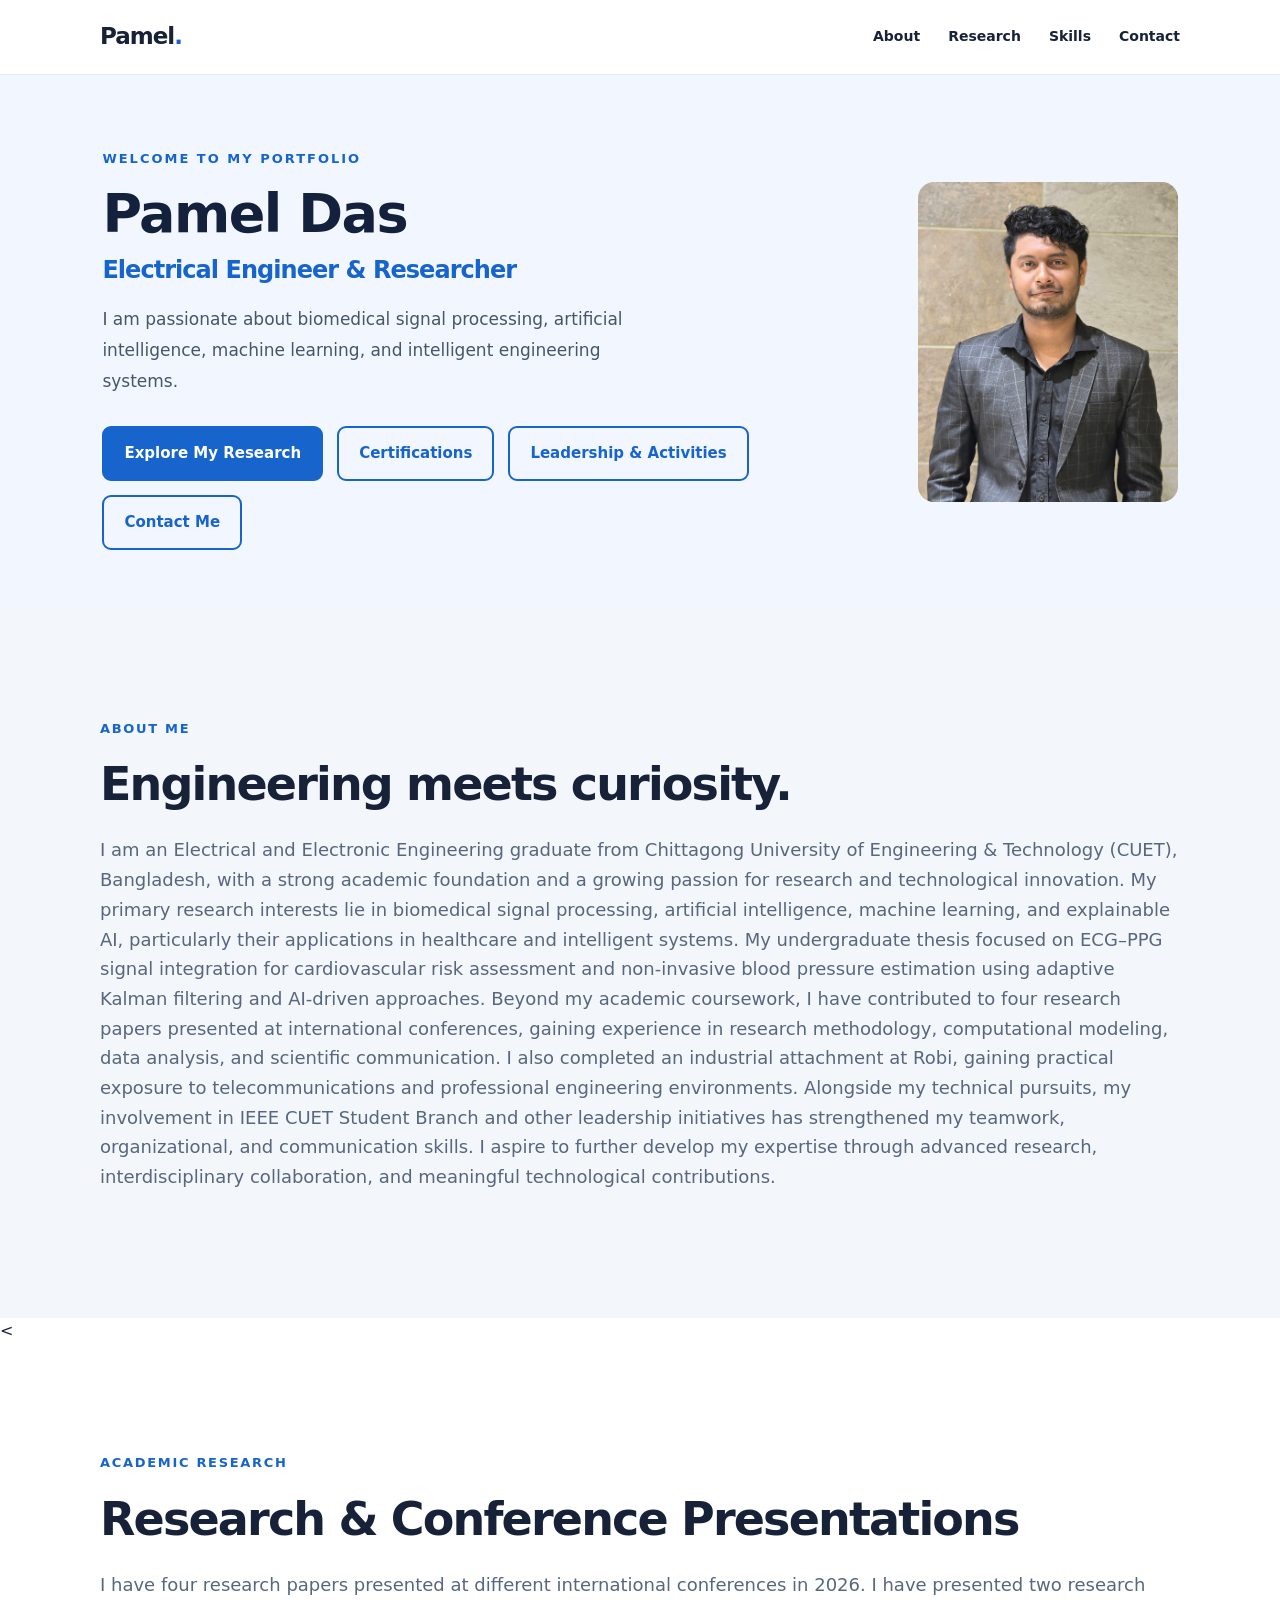
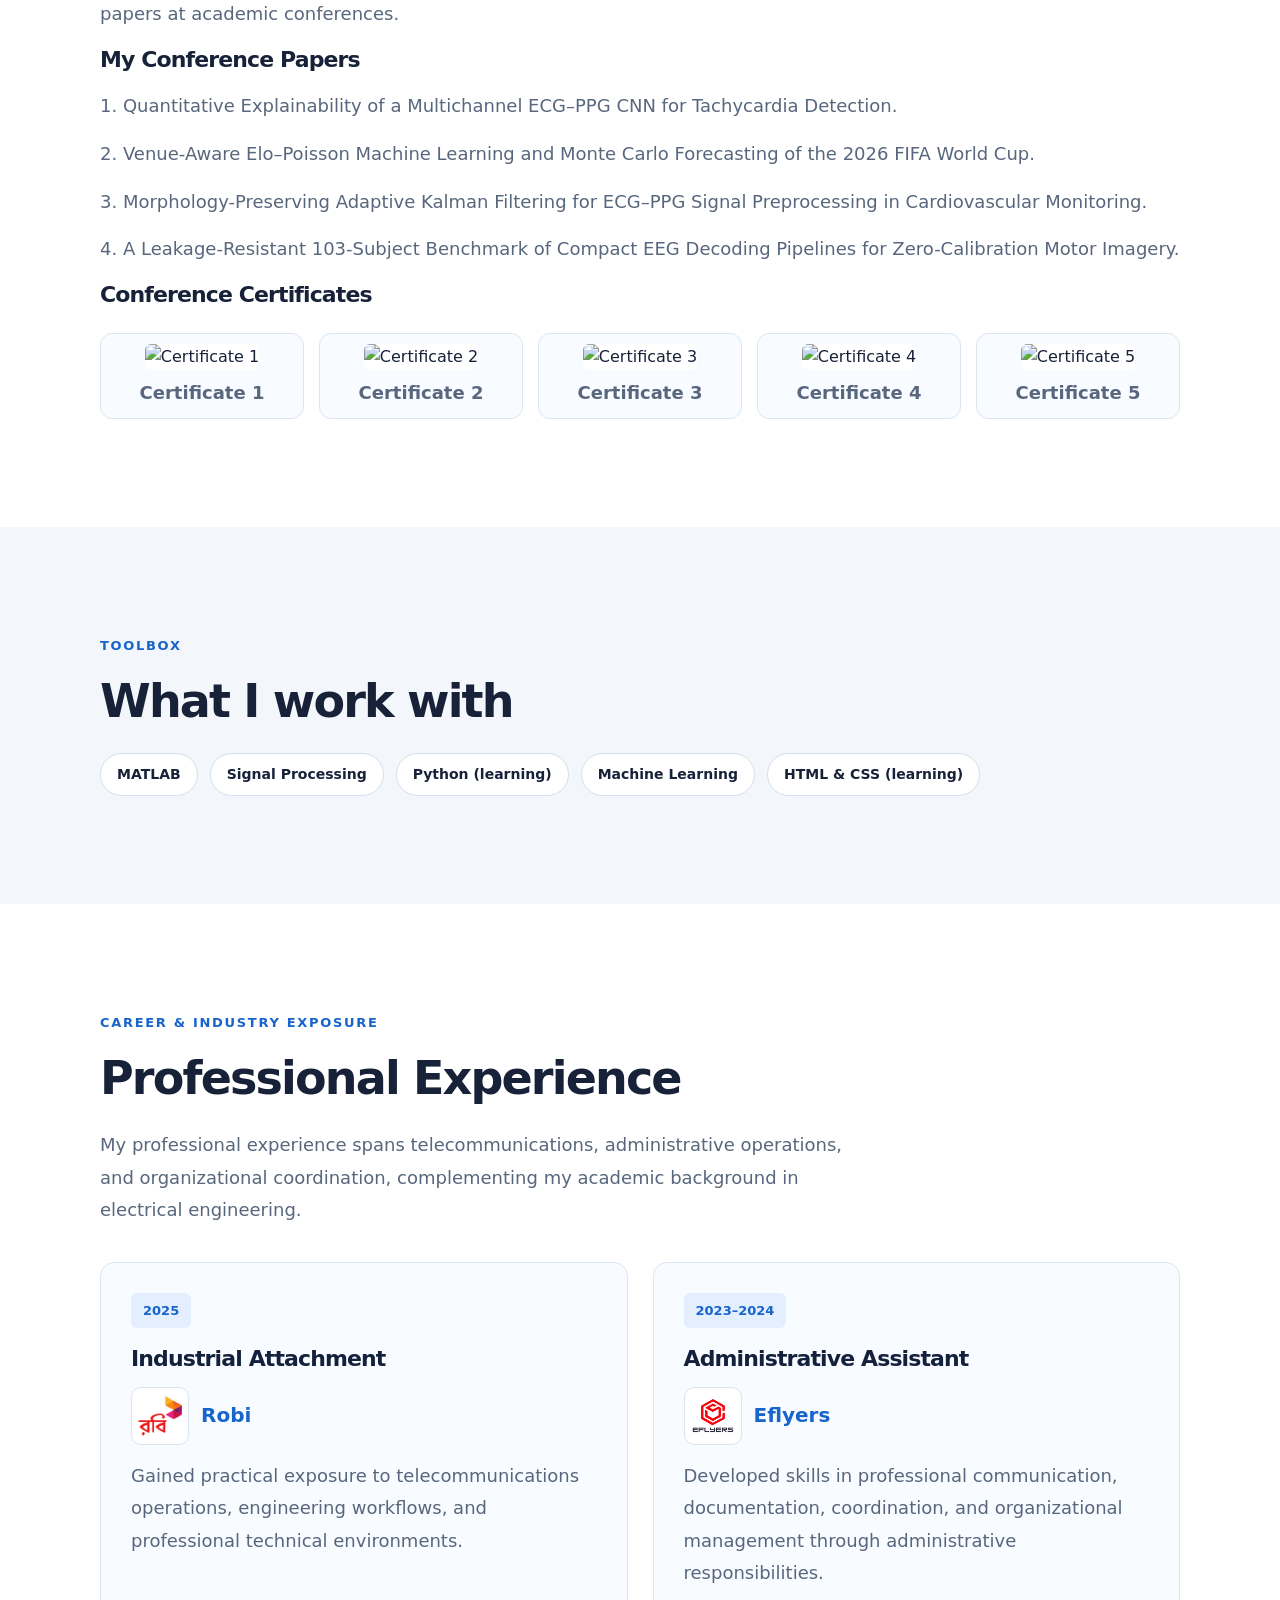
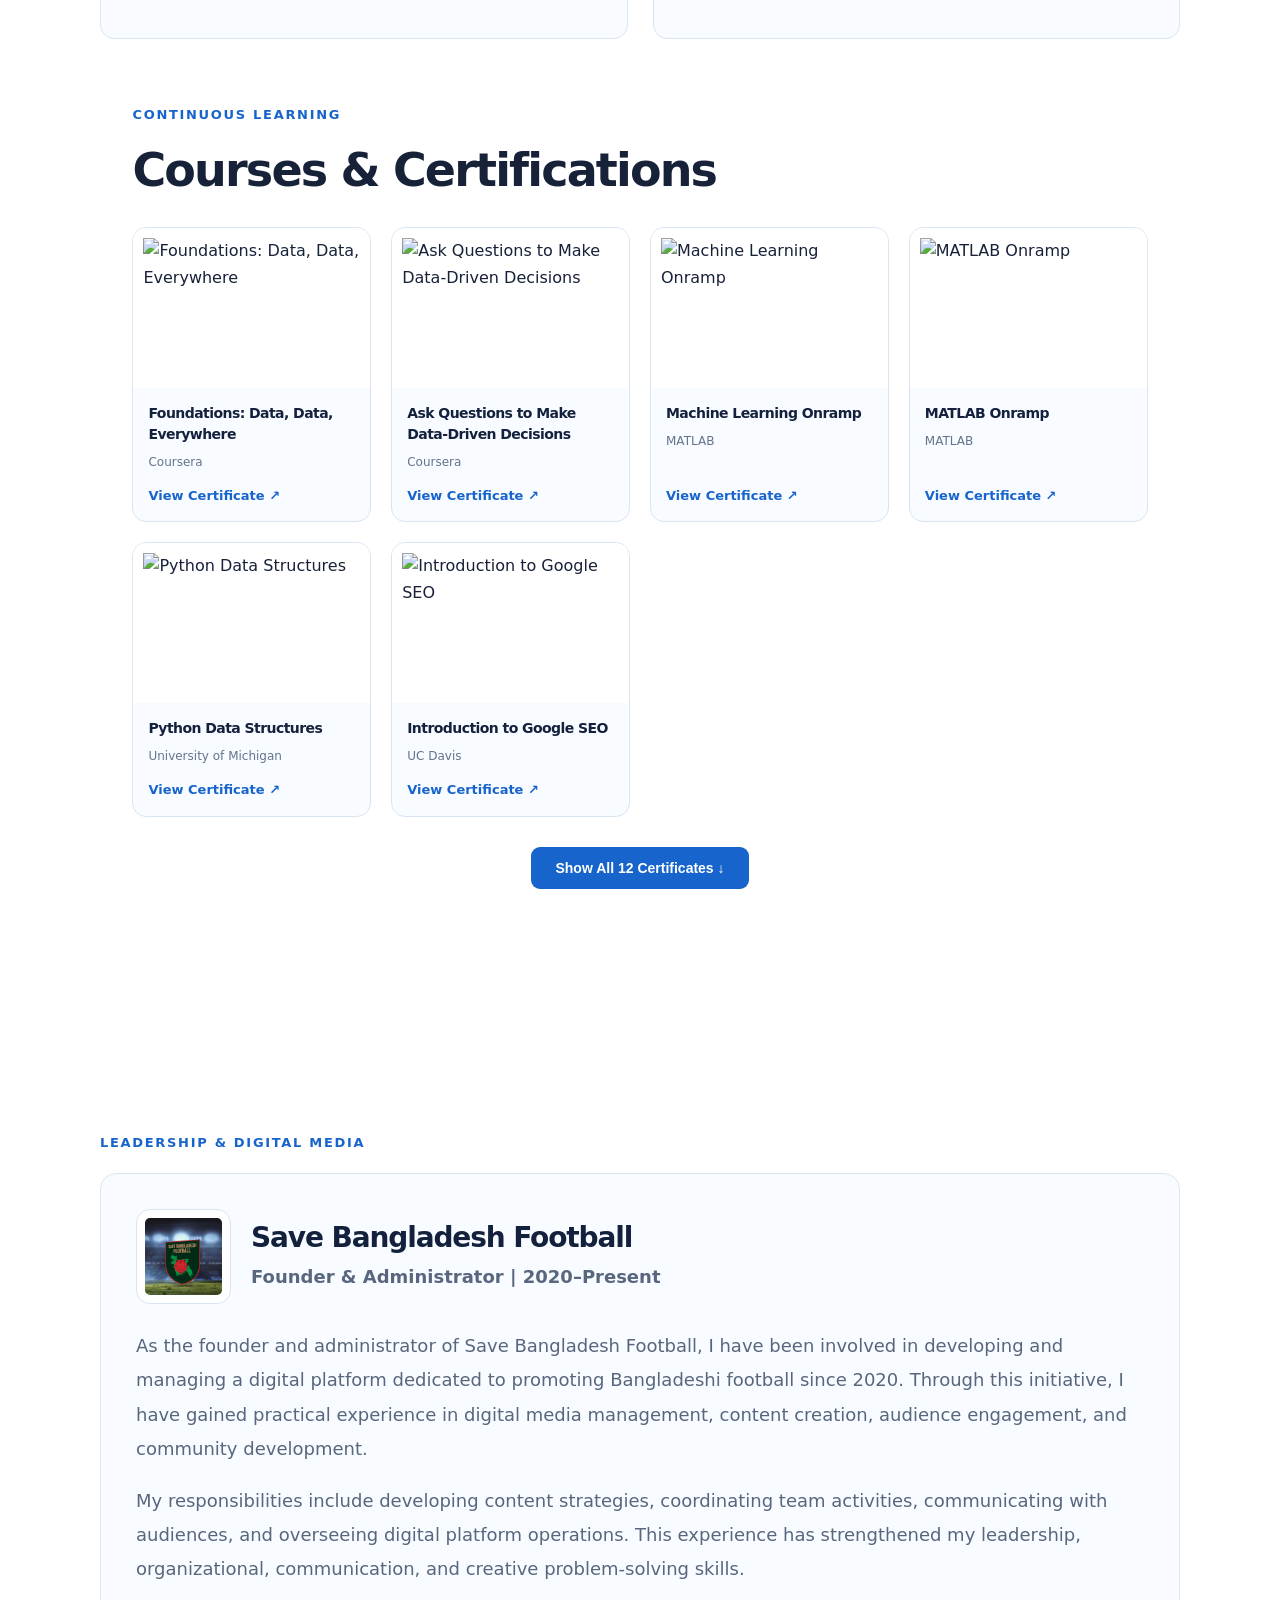
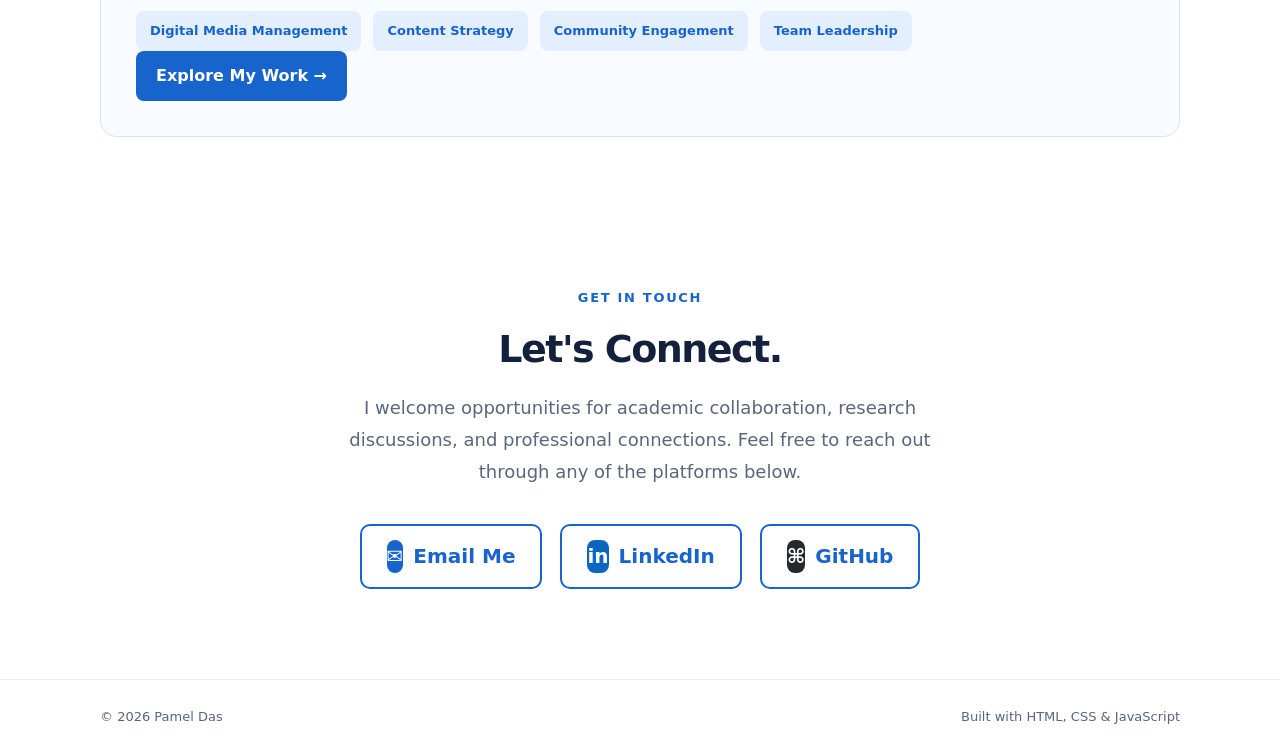
==== index.html @ 1cb0d668 "minor correction on alphabet size" ====
<!DOCTYPE html>
<html lang="en">

<head>
  <meta charset="UTF-8" />
  <meta name="viewport" content="width=device-width, initial-scale=1.0" />
  <meta name="description" content="Pamel Das — electrical engineering, research and projects portfolio." />
  <title>Pamel Das | Portfolio</title>
  <link rel="stylesheet" href="style.css" />
  <script src="script.js" defer></script>
</head>

<body>
  <header class="site-header">
    <nav class="nav container" aria-label="Main navigation">
      <a class="brand" href="#home">Pamel<span>.</span></a>
      <button class="menu-toggle" type="button" aria-expanded="false" aria-controls="nav-links">Menu ☰</button>
      <div id="nav-links" class="nav-links">
        <a href="#about">About</a>
        <a href="#research">Research</a>
        <a href="#skills">Skills</a>
        <a href="#contact">Contact</a>
      </div>
    </nav>
  </header>
  <main>

    <section class="hero" id="home">
      <div class="hero-content">
        <p class="hero-label">WELCOME TO MY PORTFOLIO</p>

        <h1>Pamel Das</h1>

        <h2>Electrical Engineer & Researcher</h2>

        <p class="hero-description">
          I am passionate about biomedical signal processing, artificial intelligence, machine learning, and intelligent engineering systems. 
        </p>

        
<!-- Hero Action Buttons -->

<div class="hero-actions">

    <a href="#research" class="btn btn-primary">
        Explore My Research
    </a>

    <a href="#courses" class="btn btn-outline">
        Certifications
    </a>

    <a href="football.html" class="btn btn-outline">
        Leadership & Activities
    </a>

    <a href="#contact" class="btn btn-outline">
        Contact Me
    </a>

</div>

      </div>

      <div class="hero-image">
        <img src="Images/profile.jpg" alt="Portrait of Pamel Das">
      </div>
    </section>

    <section id="about" class="section tinted">
      <div class="container">
        <p class="eyebrow">About me</p>
        <h2>Engineering meets curiosity.</h2>
        <p>I am an Electrical and Electronic Engineering graduate from Chittagong University of Engineering & Technology (CUET), Bangladesh, with a strong academic foundation and a growing passion for research and technological innovation. My primary research interests lie in biomedical signal processing, artificial intelligence, machine learning, and explainable AI, particularly their applications in healthcare and intelligent systems. My undergraduate thesis focused on ECG–PPG signal integration for cardiovascular risk assessment and non-invasive blood pressure estimation using adaptive Kalman filtering and AI-driven approaches.

Beyond my academic coursework, I have contributed to four research papers presented at international conferences, gaining experience in research methodology, computational modeling, data analysis, and scientific communication. I also completed an industrial attachment at Robi, gaining practical exposure to telecommunications and professional engineering environments. Alongside my technical pursuits, my involvement in IEEE CUET Student Branch and other leadership initiatives has strengthened my teamwork, organizational, and communication skills. I aspire to further develop my expertise through advanced research, interdisciplinary collaboration, and meaningful technological contributions.</p>
      </div>
    </section>
    < <section id="research" class="section container">

      <p class="eyebrow">Academic Research</p>
      <h2>Research & Conference Presentations</h2>

      <p>
        I have four research papers presented at different international conferences in 2026. I have presented two research papers
        at academic conferences.
        
      </p>

      <h3>My Conference Papers</h3>

      <p>1. Quantitative Explainability of a Multichannel ECG–PPG CNN for Tachycardia Detection.</p>

      <p>2. Venue-Aware Elo–Poisson Machine Learning and Monte Carlo Forecasting of the 2026 FIFA World Cup.</p>

      <p>3. Morphology-Preserving Adaptive Kalman Filtering for ECG–PPG Signal Preprocessing in Cardiovascular Monitoring.</p>

       <p>4. A Leakage-Resistant 103-Subject Benchmark of Compact EEG Decoding Pipelines for Zero-Calibration Motor Imagery.</p>

      

<h3>Conference Certificates</h3>




<div class="certificate-gallery">

    <a href="/Certificates/Certificate-1.pdf" target="_blank">
        <img src="/Certificates/Certificate-1.png" alt="Certificate 1">
        <p>Certificate 1</p>
    </a>

    <a href="/Certificates/Certificate-2.pdf" target="_blank">
        <img src="/Certificates/Certificate-2.png" alt="Certificate 2">
        <p>Certificate 2</p>
    </a>

    <a href="/Certificates/Certificate-3.pdf" target="_blank">
        <img src="/Certificates/Certificate-3.png" alt="Certificate 3">
        <p>Certificate 3</p>
    </a>

    <a href="/Certificates/Certificate-4.pdf" target="_blank">
        <img src="/Certificates/Certificate-4.png" alt="Certificate 4">
        <p>Certificate 4</p>
    </a>

    <a href="/Certificates/Certificate-5.png" target="_blank">
        <img src="/Certificates/Certificate-5.png" alt="Certificate 5">
        <p>Certificate 5</p>
    </a>

</div>


<!-- Certificate Preview Popup -->
<div id="certificate-modal" class="certificate-modal">

    <button id="close-certificate"
            class="close-certificate"
            aria-label="Close certificate">
        &times;
    </button>

    <img id="certificate-preview"
         src=""
         alt="Enlarged certificate">

</div>



      

      </section>

      <section id="skills" class="section tinted">
        <div class="container">
          <p class="eyebrow">Toolbox</p>
          <h2>What I work with</h2>
          <div class="chips"><span>MATLAB</span><span>Signal Processing</span><span>Python
              (learning)</span><span>Machine Learning</span><span>HTML & CSS (learning)</span></div>
        </div>
      </section>
     
<!-- Professional Experience Section -->


<!-- Professional Experience Section -->

<section id="experience" class="section container">

    <p class="eyebrow">CAREER & INDUSTRY EXPOSURE</p>

    <h2>Professional Experience</h2>

    <p class="experience-intro">
        My professional experience spans telecommunications,
        administrative operations, and organizational
        coordination, complementing my academic background
        in electrical engineering.
    </p>

    <div class="experience-grid">

        <!-- Robi -->
        <article class="experience-card">

            <span class="experience-year">2025</span>

            <h3>Industrial Attachment</h3>

            <div class="company-heading">
                <img src="/Images/robi.png" alt="Robi logo">
                <h4>Robi</h4>
            </div>

            <p>
                Gained practical exposure to telecommunications
                operations, engineering workflows, and
                professional technical environments.
            </p>

        </article>

        <!-- Eflyers -->
        <article class="experience-card">

            <span class="experience-year">2023–2024</span>

            <h3>Administrative Assistant</h3>

            <div class="company-heading">
                <img src="/Images/eflyers.png" alt="Eflyers logo">
                <h4>Eflyers</h4>
            </div>

            <p>
                Developed skills in professional communication,
                documentation, coordination, and organizational
                management through administrative responsibilities.
            </p>

        </article>

    </div>


<!-- ==========================================
     COURSES & CERTIFICATIONS
     ========================================== -->

<section id="courses" class="section container">

    <p class="eyebrow">CONTINUOUS LEARNING</p>
    <h2>Courses & Certifications</h2>

    <div class="course-grid">

        <!-- Certificate 1 -->
        <article class="course-card">
            <a href="Certificates/Data analytics 1-1.pdf"
               class="course-view-certificate">
                <img src="Certificates/Data analytics 1-1.png"
                     alt="Foundations: Data, Data, Everywhere"
                     loading="lazy">
            </a>

            <div class="course-info">
                <h3>Foundations: Data, Data, Everywhere</h3>
                <p>Coursera</p>

                <a href="Certificates/Data analytics 1-1.pdf"
                   class="course-view-certificate">
                    View Certificate ↗
                </a>
            </div>
        </article>

        <!-- Certificate 2 -->
        <article class="course-card">
            <a href="Certificates/Data analytics 2-1.pdf"
               class="course-view-certificate">
                <img src="Certificates/Data analytics 2-1.png"
                     alt="Ask Questions to Make Data-Driven Decisions"
                     loading="lazy">
            </a>

            <div class="course-info">
                <h3>Ask Questions to Make Data-Driven Decisions</h3>
                <p>Coursera</p>

                <a href="Certificates/Data analytics 2-1.pdf"
                   class="course-view-certificate">
                    View Certificate ↗
                </a>
            </div>
        </article>

        <!-- Certificate 3 -->
        <article class="course-card">
            <a href="Certificates/Machine Learning-1.pdf"
               class="course-view-certificate">
                <img src="Certificates/Machine Learning-1.png"
                     alt="Machine Learning Onramp"
                     loading="lazy">
            </a>

            <div class="course-info">
                <h3>Machine Learning Onramp</h3>
                <p>MATLAB</p>

                <a href="Certificates/Machine Learning-1.pdf"
                   class="course-view-certificate">
                    View Certificate ↗
                </a>
            </div>
        </article>

        <!-- Certificate 4 -->
        <article class="course-card">
            <a href="Certificates/MATLAB-1.pdf"
               class="course-view-certificate">
                <img src="Certificates/MATLAB-1.png"
                     alt="MATLAB Onramp"
                     loading="lazy">
            </a>

            <div class="course-info">
                <h3>MATLAB Onramp</h3>
                <p>MATLAB</p>

                <a href="Certificates/MATLAB-1.pdf"
                   class="course-view-certificate">
                    View Certificate ↗
                </a>
            </div>
        </article>

        <!-- Certificate 5 -->
        <article class="course-card">
            <a href="Certificates/Python Data Structures-1.pdf"
               class="course-view-certificate">
                <img src="Certificates/Python Data Structures-1.png"
                     alt="Python Data Structures"
                     loading="lazy">
            </a>

            <div class="course-info">
                <h3>Python Data Structures</h3>
                <p>University of Michigan</p>

                <a href="Certificates/Python Data Structures-1.pdf"
                   class="course-view-certificate">
                    View Certificate ↗
                </a>
            </div>
        </article>

        <!-- Certificate 6 -->
        <article class="course-card">
            <a href="Certificates/Introduction to Google SEO.pdf"
               class="course-view-certificate">
                <img src="Certificates/Introduction to Google SEO.png"
                     alt="Introduction to Google SEO"
                     loading="lazy">
            </a>

            <div class="course-info">
                <h3>Introduction to Google SEO</h3>
                <p>UC Davis</p>

                <a href="Certificates/Introduction to Google SEO.pdf"
                   class="course-view-certificate">
                    View Certificate ↗
                </a>
            </div>
        </article>

        <!-- Certificate 7 -->
        <article class="course-card course-extra">
            <a href="Certificates/Excel basics for Data Analysis-1.pdf"
               class="course-view-certificate">
                <img src="Certificates/Excel basics for Data Analysis-1.png"
                     alt="Excel Basics for Data Analysis"
                     loading="lazy">
            </a>

            <div class="course-info">
                <h3>Excel Basics for Data Analysis</h3>
                <p>IBM</p>

                <a href="Certificates/Excel basics for Data Analysis-1.pdf"
                   class="course-view-certificate">
                    View Certificate ↗
                </a>
            </div>
        </article>

        <!-- Certificate 8 -->
        <article class="course-card course-extra">
            <a href="Certificates/Coursera T5MGYMMSXDI7-1.pdf"
               class="course-view-certificate">
                <img src="Certificates/Programming for Everybody-1.png"
                     alt="Programming for Everybody"
                     loading="lazy">
            </a>

            <div class="course-info">
                <h3>Programming for Everybody (Getting Started with Python)</h3>
                <p>University of Michigan</p>

                <a href="Certificates/Coursera T5MGYMMSXDI7-1.pdf"
                   class="course-view-certificate">
                    View Certificate ↗
                </a>
            </div>
        </article>

        <!-- Certificate 9 -->
        <article class="course-card course-extra">
            <a href="Certificates/Advanced Content and Social Tactics to Optimize SEO-1.pdf"
               class="course-view-certificate">
                <img src="Certificates/Advanced Content and Social Tactics to Optimize SEO-1.png"
                     alt="Advanced Content and Social Tactics to Optimize SEO"
                     loading="lazy">
            </a>

            <div class="course-info">
                <h3>Advanced Content and Social Tactics to Optimize SEO</h3>
                <p>UC Davis</p>

                <a href="Certificates/Advanced Content and Social Tactics to Optimize SEO-1.pdf"
                   class="course-view-certificate">
                    View Certificate ↗
                </a>
            </div>
        </article>

        <!-- Certificate 10 -->
        <article class="course-card course-extra">
            <a href="Certificates/Digital Marketing-1.pdf"
               class="course-view-certificate">
                <img src="Certificates/Digital Marketing-1.png"
                     alt="Foundations of Digital Marketing and E-commerce"
                     loading="lazy">
            </a>

            <div class="course-info">
                <h3>Foundations of Digital Marketing and E-commerce</h3>
                <p>Google</p>

                <a href="Certificates/Digital Marketing-1.pdf"
                   class="course-view-certificate">
                    View Certificate ↗
                </a>
            </div>
        </article>

        <!-- Certificate 11 -->
        <article class="course-card course-extra">
            <a href="Certificates/google seo fundamentals-1.pdf"
               class="course-view-certificate">
                <img src="Certificates/Google SEO Fundamentals-1.png"
                     alt="Google SEO Fundamentals"
                     loading="lazy">
            </a>

            <div class="course-info">
                <h3>Google SEO Fundamentals</h3>
                <p>UC Davis</p>

                <a href="Certificates/google seo fundamentals-1.pdf"
                   class="course-view-certificate">
                    View Certificate ↗
                </a>
            </div>
        </article>

        <!-- Certificate 12 -->
        <article class="course-card course-extra">
            <a href="Certificates/AI Fluency final(1).png"
               class="course-view-certificate">
                <img src="Certificates/AI Fluency final(1).png"
                     alt="AI Fluency Training"
                     loading="lazy">
            </a>

            <div class="course-info">
                <h3>AI Fluency Training</h3>
                <p>International Organisation of Employers (IOE)</p>

                <a href="Certificates/AI Fluency final(1).png"
                   class="course-view-certificate">
                    View Certificate ↗
                </a>
            </div>
        </article>

    </div>

    <!-- Show All / Show Less Button -->
    <div class="course-show-more">
        <button type="button"
                id="toggleCourses"
                class="course-toggle-btn"
                aria-expanded="false">
            Show All 12 Certificates ↓
        </button>
    </div>

</section>


</section>

<!-- Save Bangladesh Football Section -->

<section id="football" class="section container">

    <p class="eyebrow">LEADERSHIP & DIGITAL MEDIA</p>

    <div class="football-card">

        <div class="football-heading">

            <img
                src="/Images/save-bangladesh-football.png"
                alt="Save Bangladesh Football Logo"
                class="football-logo"
            >

            <div>
                <h2>Save Bangladesh Football</h2>
                <p class="football-role">
                    Founder & Administrator | 2020–Present
                </p>
            </div>

        </div>

        <p class="football-description">
            As the founder and administrator of Save Bangladesh
            Football, I have been involved in developing and
            managing a digital platform dedicated to promoting
            Bangladeshi football since 2020. Through this
            initiative, I have gained practical experience in
            digital media management, content creation,
            audience engagement, and community development.
        </p>

        <p class="football-description">
            My responsibilities include developing content
            strategies, coordinating team activities,
            communicating with audiences, and overseeing
            digital platform operations. This experience has
            strengthened my leadership, organizational,
            communication, and creative problem-solving skills.
        </p>

        <div class="football-highlights">

            <span>Digital Media Management</span>
            <span>Content Strategy</span>
            <span>Community Engagement</span>
            <span>Team Leadership</span>

        </div>

<!-- Link to Save Bangladesh Football Page -->

<div class="football-page-link">
    <a href="football.html" class="primary-btn">
        Explore My Work →
    </a>
</div>

    </div>

</section>


<section id="contact" class="section container narrow">

    <p class="eyebrow">GET IN TOUCH</p>

    <h2>Let's Connect.</h2>

    <p class="contact-description">
        I welcome opportunities for academic collaboration,
        research discussions, and professional connections.
        Feel free to reach out through any of the platforms below.
    </p>

    
<div class="contact-links">

    <a href="mailto:pameldas212@gmail.com"
       class="contact-btn">
        <span class="contact-icon email-icon">✉</span>
        <span>Email Me</span>
    </a>

    <a href="https://www.linkedin.com/in/pamel-das-67761a363"
       class="contact-btn"
       target="_blank" rel="noopener noreferrer">
        <span class="contact-icon linkedin-icon">in</span>
        <span>LinkedIn</span>
    </a>

    <a href="https://github.com/pameldas"
       class="contact-btn"
       target="_blank" rel="noopener noreferrer">
        <span class="contact-icon github-icon">⌘</span>
        <span>GitHub</span>
    </a>

</div>


</section>

  </main>
  <footer class="footer">
    <div class="container"><span>© <span id="year"></span> Pamel Das</span><span>Built with HTML, CSS &
        JavaScript</span></div>
  </footer>


<!-- COURSE CERTIFICATE POPUP -->

<div id="course-certificate-modal"
     class="course-certificate-modal"
     role="dialog"
     aria-modal="true"
     aria-label="Course Certificate"
     aria-hidden="true">

    <button id="close-course-certificate"
            class="close-course-certificate"
            type="button"
            aria-label="Close certificate">
        &times;
    </button>

    <div class="course-modal-content">

        <iframe id="course-pdf-viewer"
                title="Course Certificate PDF">
        </iframe>

        <img id="course-image-viewer"
             alt="Course Certificate">

    </div>

</div>


</body>

</html>
---- style.css ----
:root { --ink:#172138; --muted:#58677d; --accent:#1764cc; --paper:#fff; --soft:#f3f6fa; }
* { box-sizing:border-box; }
html { scroll-behavior:smooth; }
body { margin:0; font-family:Inter,ui-sans-serif,system-ui,-apple-system,Segoe UI,Arial,sans-serif; line-height:1.65; color:var(--ink); background:var(--paper); }
a { text-decoration:none; color:inherit; }
.container { width:min(1080px, calc(100% - 40px)); margin-inline:auto; }
.narrow { max-width:780px; }
.site-header { background:rgba(255,255,255,.94); position:sticky; top:0; border-bottom:1px solid #e7ecf3; z-index:10; backdrop-filter:blur(12px); }
.nav,.nav-links,.actions,.footer .container { display:flex; align-items:center; justify-content:space-between; gap:24px; }
.nav { min-height:74px; }
.brand { font-size:23px; font-weight:850; letter-spacing:-1px; }.brand span,.hero h1 span { color:var(--accent); }
.nav-links { gap:28px; font-size:14px; font-weight:650; }.nav-links a:hover { color:var(--accent); }
.menu-toggle { display:none; border:1px solid #d8e1ec; border-radius:8px; background:white; padding:8px 12px; font:inherit; cursor:pointer; }
.hero { min-height:570px; display:flex; flex-direction:column; justify-content:center; align-items:flex-start; padding-block:100px; }
.eyebrow { font-size:13px; text-transform:uppercase; letter-spacing:.13em; font-weight:750; color:var(--accent); margin:0 0 18px; }
h1,h2,h3 { line-height:1.18; letter-spacing:-.04em; }h1 { font-size:clamp(47px,7vw,88px); margin:0 0 24px; }h2 { font-size:clamp(30px,4vw,46px); margin:0 0 24px; }h3 { font-size:22px; margin:15px 0 12px; }
.hero-copy { font-size:clamp(17px,2vw,21px); color:var(--muted); max-width:680px; margin:0 0 35px; }
.actions { justify-content:flex-start; flex-wrap:wrap; gap:13px; }.btn { display:inline-block; padding:12px 19px; border-radius:9px; font-weight:700; font-size:14px; }.primary { background:var(--accent); color:white; }.primary:hover { background:#0d4eaa; }.secondary { border:1px solid #c9d6e6; }.secondary:hover { background:var(--soft); }
.section { padding-block:108px; scroll-margin-top:72px; }.section p:not(.eyebrow) { color:var(--muted); font-size:18px; }.tinted { background:var(--soft); }
.cards { display:grid; grid-template-columns:repeat(3,1fr); gap:18px; margin-top:35px; }.card { border:1px solid #e3e9f0; border-radius:14px; padding:29px; background:white; }.card span { color:var(--accent); font-size:12px; text-transform:uppercase; letter-spacing:.1em; font-weight:700; }.card p { font-size:15px!important; margin:0; }
.chips { display:flex; flex-wrap:wrap; gap:12px; }.chips span { border:1px solid #d4dfec; padding:9px 16px; border-radius:999px; background:white; font-size:14px; font-weight:600; }
.footer { border-top:1px solid #e7ecf3; padding:26px 0; font-size:13px; color:var(--muted); }.footer .container { flex-wrap:wrap; }
@media (max-width:700px) { .menu-toggle { display:block; }.nav { flex-wrap:wrap; padding-block:15px; min-height:68px; }.nav-links { display:none; flex-basis:100%; flex-direction:column; align-items:flex-start; gap:12px; padding:10px 0; }.nav-links.open { display:flex; }.hero { min-height:480px; padding-block:75px; }.section { padding-block:75px; }.cards { grid-template-columns:1fr; } }
h1 {
    font-size: 64px;
    font-weight: 800;
    color: #1764cc;
    letter-spacing: -1.5px;
}

@media (max-width: 768px) {
    h1 {
        font-size: 36px;
        letter-spacing: -0.5px;
    }
}

/* Homepage Hero Section */

.hero {
    display: flex;
    align-items: center;
    justify-content: space-between;
    gap: 50px;
    padding: 100px 8%;
    background: #f2f7ff;
}

.hero-content {
    flex: 1;
}

.hero-label {
    color: #1764cc;
    font-weight: 700;
    letter-spacing: 2px;
    font-size: 13px;
}

.hero h1 {
    font-size: 64px;
    color: #14213d;
    margin: 15px 0;
}

.hero h2 {
    font-size: 24px;
    color: #1764cc;
    margin-bottom: 20px;
}

.hero-description {
    font-size: 17px;
    line-height: 1.8;
    color: #475569;
    max-width: 550px;
}

.hero-buttons {
    display: flex;
    gap: 15px;
    margin-top: 30px;
}

.primary-btn,
.secondary-btn {
    display: inline-block;
    padding: 12px 20px;
    border-radius: 8px;
    text-decoration: none;
    font-weight: 600;
}

.primary-btn {
    background: #1764cc;
    color: white;
}

.secondary-btn {
    border: 2px solid #1764cc;
    color: #1764cc;
}

.hero-image {
    flex: 1;
    display: flex;
    justify-content: center;
}

.hero-image img {
    width: 100%;
    max-width: 350px;
    aspect-ratio: 4 / 5;
    object-fit: cover;
    border-radius: 20px;
}

/* Mobile Layout */

@media (max-width: 768px) {
    .hero {
        flex-direction: column-reverse;
        padding: 50px 6%;
        gap: 30px;
    }

    .hero h1 {
        font-size: 36px;
    }

    .hero h2 {
        font-size: 20px;
    }

    .hero-buttons {
        flex-wrap: wrap;
    }

    .hero-image img {
        max-width: 260px;
    }
}

/* Compact Hero Layout */

.hero {
    display: flex;
    flex-direction: row;
    align-items: center;
    justify-content: space-between;
    gap: 50px;
    padding: 60px 8%;
    min-height: 420px;
}

.hero-content {
    flex: 1;
    min-width: 0;
}

.hero h1 {
    font-size: 54px;
    margin: 10px 0;
}

.hero-image {
    flex: 0 0 260px;
    display: flex;
    justify-content: center;
}

.hero-image img {
    width: 260px;
    height: 320px;
    object-fit: cover;
    border-radius: 16px;
}

/* Mobile View */

@media (max-width: 768px) {
    .hero {
        flex-direction: column-reverse;
        gap: 25px;
        padding: 40px 6%;
    }

    .hero-image {
        flex: none;
        width: 100%;
    }

    .hero-image img {
        width: 200px;
        height: 250px;
    }

    .hero h1 {
        font-size: 36px;
    }
}

/* Certificate Gallery */

.certificate-gallery {
    display: grid;
    grid-template-columns: repeat(5, minmax(0, 1fr));
    gap: 15px;
    margin-top: 25px;
}

.certificate-gallery a {
    display: block;
    background: #f8fbff;
    border: 1px solid #dbe5f0;
    border-radius: 12px;
    padding: 10px;
    text-decoration: none;
    text-align: center;
    transition: 0.3s;
    min-width: 0;
}

.certificate-gallery img {
    width: 100%;
    height: 130px;
    object-fit: contain;
    border-radius: 6px;
    background: white;
}

.certificate-gallery p {
    margin: 8px 0 0;
    font-size: 13px;
    font-weight: 600;
    color: #1764cc;
}

.certificate-gallery a:hover {
    transform: translateY(-5px);
    box-shadow: 0 8px 20px rgba(23, 100, 204, 0.15);
}

/* Mobile: horizontal scroll */

@media (max-width: 768px) {
    .certificate-gallery {
        display: flex;
        overflow-x: auto;
        gap: 12px;
        padding-bottom: 12px;
    }

    .certificate-gallery a {
        flex: 0 0 170px;
    }
}

/* Certificate Popup */

.certificate-modal {
    display: none;
    position: fixed;
    inset: 0;
    background: rgba(0, 0, 0, 0.85);
    z-index: 9999;
    align-items: center;
    justify-content: center;
    padding: 30px;
}

.certificate-modal.active {
    display: flex;
}

.certificate-modal img {
    max-width: 90vw;
    max-height: 85vh;
    object-fit: contain;
    border-radius: 8px;
    background: white;
}

.close-certificate {
    position: absolute;
    top: 25px;
    right: 35px;
    font-size: 40px;
    color: white;
    background: none;
    border: none;
    cursor: pointer;
}

/* Contact Section */

#contact {
    text-align: center;
    padding-top: 80px;
    padding-bottom: 90px;
}

#contact h2 {
    font-size: 38px;
    color: #14213d;
    margin-bottom: 20px;
}

.contact-description {
    color: #64748b;
    font-size: 16px;
    line-height: 1.8;
    max-width: 650px;
    margin: 0 auto 35px;
}

.contact-links {
    display: flex;
    align-items: center;
    justify-content: center;
    gap: 18px;
    flex-wrap: wrap;
}

.contact-btn {
    display: inline-flex;
    align-items: center;
    justify-content: center;
    gap: 10px;

    padding: 14px 25px;
    min-width: 150px;

    border: 2px solid #1764cc;
    border-radius: 10px;

    background: #ffffff;
    color: #1764cc;

    font-size: 16px;
    font-weight: 600;
    text-decoration: none;

    transition: all 0.3s ease;
}

.contact-btn span {
    font-size: 20px;
    font-weight: 700;
}

.contact-btn:hover {
    background: #1764cc;
    color: #ffffff;
    transform: translateY(-4px);
    box-shadow: 0 8px 20px rgba(23, 100, 204, 0.18);
}

/* Mobile Responsive */

@media (max-width: 600px) {
    #contact {
        padding-top: 50px;
        padding-bottom: 60px;
    }

    #contact h2 {
        font-size: 30px;
    }

    .contact-links {
        flex-direction: column;
        gap: 12px;
    }

    .contact-btn {
        width: 100%;
        max-width: 300px;
    }
}
git add .

/* Contact icons inside colored boxes */

.contact-btn .contact-icon {
    width: 38px;
    height: 38px;
    flex-shrink: 0;

    display: inline-flex;
    align-items: center;
    justify-content: center;

    border-radius: 8px;
    color: white;
    font-size: 20px;
    font-weight: 700;
}

.contact-btn .email-icon {
    background: #1764cc;
}

.contact-btn .linkedin-icon {
    background: #0a66c2;
}

.contact-btn .github-icon {
    background: #24292f;
}

.contact-btn:hover .contact-icon {
    color: white;
}

/* Make contact icons white */

.contact-btn .contact-icon,
.contact-btn:hover .contact-icon {
    color: #ffffff !important;
    -webkit-text-fill-color: #ffffff;
    font-size: 20px;
    font-weight: 700;
}

/* Keep the icon boxes rounded */

.contact-btn .contact-icon {
    border-radius: 8px;
}

/* Professional Experience Cards */

.experience-intro {
    color: #64748b;
    line-height: 1.8;
    max-width: 750px;
    margin: 15px 0 35px;
}

.experience-grid {
    display: grid;
    grid-template-columns: repeat(2, minmax(0, 1fr));
    gap: 25px;
}

.experience-card {
    background: #f8fbff;
    border: 1px solid #dbe5f0;
    border-radius: 14px;
    padding: 30px;
    transition: transform 0.3s, box-shadow 0.3s;
}

.experience-card:hover {
    transform: translateY(-5px);
    box-shadow: 0 10px 25px rgba(23, 100, 204, 0.12);
}

.experience-year {
    display: inline-block;
    background: #e3efff;
    color: #1764cc;
    padding: 7px 12px;
    border-radius: 6px;
    font-size: 13px;
    font-weight: 700;
}

.experience-card h3 {
    color: #14213d;
    margin: 18px 0 10px;
    font-size: 22px;
}

.company-heading {
    display: flex;
    align-items: center;
    gap: 12px;
    margin: 15px 0;
}

.company-heading img {
    width: 58px;
    height: 58px;
    object-fit: contain;
    padding: 6px;
    background: #ffffff;
    border: 1px solid #dbe5f0;
    border-radius: 10px;
}

.company-heading h4 {
    color: #1764cc;
    font-size: 20px;
    margin: 0;
}

.experience-card p {
    color: #64748b;
    line-height: 1.8;
    margin-top: 15px;
}

@media (max-width: 768px) {
    .experience-grid {
        grid-template-columns: 1fr;
    }

    .experience-card {
        padding: 22px;
    }
}

/* Save Bangladesh Football Section */

#football {
    padding-top: 70px;
    padding-bottom: 70px;
}

.football-card {
    background: #f8fbff;
    border: 1px solid #dbe5f0;
    border-radius: 16px;
    padding: 35px;
    margin-top: 20px;
    transition: 0.3s ease;
}

.football-card:hover {
    box-shadow: 0 12px 30px rgba(23, 100, 204, 0.10);
}

.football-heading {
    display: flex;
    align-items: center;
    gap: 20px;
    margin-bottom: 25px;
}

.football-logo {
    width: 95px;
    height: 95px;
    object-fit: contain;
    background: #ffffff;
    padding: 8px;
    border: 1px solid #dbe5f0;
    border-radius: 14px;
    flex-shrink: 0;
}

.football-heading h2 {
    font-size: 28px;
    color: #14213d;
    margin: 0 0 8px;
}

.football-role {
    color: #1764cc;
    font-size: 15px;
    font-weight: 600;
    margin: 0;
}

.football-description {
    color: #64748b;
    font-size: 16px;
    line-height: 1.9;
    margin-bottom: 18px;
}

.football-highlights {
    display: flex;
    flex-wrap: wrap;
    gap: 12px;
    margin-top: 25px;
}

.football-highlights span {
    background: #e3efff;
    color: #1764cc;
    padding: 9px 14px;
    border-radius: 8px;
    font-size: 13px;
    font-weight: 600;
}

/* Mobile Responsive */

@media (max-width: 768px) {

    .football-card {
        padding: 22px;
    }

    .football-heading {
        flex-direction: column;
        align-items: flex-start;
        gap: 15px;
    }

    .football-logo {
        width: 75px;
        height: 75px;
    }

    .football-heading h2 {
        font-size: 24px;
    }

    .football-description {
        font-size: 15px;
    }
}

/* Dedicated Football Page Heading */

.football-page-heading {
    display: flex;
    align-items: center;
    gap: 25px;
    margin: 40px 0 30px;
}

.football-page-logo {
    width: 120px;
    height: 120px;
    object-fit: contain;
    border-radius: 15px;
    border: 1px solid #dbe5f0;
    background: white;
    padding: 8px;
    flex-shrink: 0;
}

.football-page-heading h1 {
    font-size: 42px;
    color: #14213d;
    margin: 0 0 10px;
}

.football-page-heading p {
    color: #1764cc;
    font-size: 17px;
    font-weight: 600;
    margin: 0;
}

/* Mobile Responsive */

@media (max-width: 600px) {
    .football-page-heading {
        gap: 15px;
    }

    .football-page-logo {
        width: 75px;
        height: 75px;
    }

    .football-page-heading h1 {
        font-size: 26px;
    }

    .football-page-heading p {
        font-size: 14px;
    }
}

/* Football Social Media Section */

.football-social-section {
    margin-top: 65px;
    margin-bottom: 70px;
}

.football-social-section h2 {
    font-size: 30px;
    color: #14213d;
    margin: 12px 0;
}

.football-social-intro {
    color: #64748b;
    line-height: 1.8;
    margin-bottom: 30px;
}

.football-social-grid {
    display: grid;
    grid-template-columns: repeat(4, minmax(0, 1fr));
    gap: 18px;
}

.football-social-card {
    display: flex;
    align-items: center;
    gap: 12px;
    padding: 16px;
    background: #f8fbff;
    border: 1px solid #dbe5f0;
    border-radius: 12px;
    color: #14213d;
    text-decoration: none;
    font-size: 15px;
    font-weight: 600;
    transition: transform 0.3s, box-shadow 0.3s;
}

.football-social-card:hover {
    transform: translateY(-4px);
    box-shadow: 0 8px 24px rgba(23, 100, 204, 0.14);
}

.social-icon {
    width: 44px;
    height: 44px;
    display: flex;
    align-items: center;
    justify-content: center;
    border-radius: 10px;
    color: white;
    font-size: 23px;
    flex-shrink: 0;
}

/* Platform colors */

.social-icon.facebook {
    background: #1877f2;
}

.social-icon.instagram {
    background: #c13584;
}

.social-icon.youtube {
    background: #ff0033;
}

.social-icon.x-twitter,
.social-icon.threads,
.social-icon.tiktok {
    background: #161616;
}

.social-icon.linkedin {
    background: #0a66c2;
}

/* Tablet */

@media (max-width: 900px) {
    .football-social-grid {
        grid-template-columns: repeat(2, minmax(0, 1fr));
    }
}

/* Mobile */

@media (max-width: 500px) {
    .football-social-grid {
        grid-template-columns: 1fr;
    }

    .football-social-section h2 {
        font-size: 25px;
    }
}

/* Ensure social media icons are visible */

.football-social-card .social-icon i {
    display: inline-block;
    color: #ffffff !important;
    -webkit-text-fill-color: #ffffff !important;
    font-size: 23px;
    line-height: 1;
}

/* Football Collaboration & Recognition Sections */

.football-extra-section {
    margin: 75px 0;
}

.football-extra-section h2 {
    font-size: 30px;
    color: #14213d;
    margin: 12px 0;
}

.football-extra-intro {
    color: #64748b;
    line-height: 1.8;
    margin-bottom: 28px;
}

/* Player Cards */

.football-player-grid {
    display: grid;
    grid-template-columns: repeat(3, minmax(0, 1fr));
    gap: 22px;
}

.football-player-card {
    overflow: hidden;
    background: #f8fbff;
    border: 1px solid #dbe5f0;
    border-radius: 15px;
    transition: 0.3s ease;
}

.football-player-card:hover {
    transform: translateY(-5px);
    box-shadow: 0 12px 25px rgba(23,100,204,0.12);
}

.football-player-card img {
    display: block;
    width: 100%;
    height: 270px;
    object-fit: cover;
    background: #e3efff;
}

.football-player-info {
    padding: 20px;
}

.football-player-info h3 {
    font-size: 19px;
    color: #14213d;
    margin: 0 0 8px;
}

.football-player-info p {
    color: #64748b;
    font-size: 14px;
    margin-bottom: 14px;
}

.football-item-link {
    display: inline-block;
    color: #1764cc;
    font-size: 14px;
    font-weight: 600;
    text-decoration: none;
}

.football-item-link:hover {
    text-decoration: underline;
}

/* Recognition Cards */

.football-recognition-grid {
    display: grid;
    grid-template-columns: repeat(2, minmax(0, 1fr));
    gap: 18px;
}

.football-recognition-card {
    display: flex;
    align-items: flex-start;
    gap: 18px;
    background: #f8fbff;
    border: 1px solid #dbe5f0;
    border-radius: 14px;
    padding: 24px;
}

.recognition-icon {
    display: flex;
    align-items: center;
    justify-content: center;
    width: 48px;
    height: 48px;
    background: #e3efff;
    color: #1764cc;
    border-radius: 12px;
    font-size: 24px;
    flex-shrink: 0;
}

.football-recognition-card h3 {
    color: #14213d;
    font-size: 18px;
    margin: 0 0 8px;
}

.football-recognition-card p {
    color: #64748b;
    font-size: 14px;
    margin-bottom: 12px;
}

.recognition-type {
    display: inline-block;
    color: #1764cc;
    background: #e3efff;
    font-size: 12px;
    font-weight: 600;
    padding: 6px 10px;
    border-radius: 6px;
}

/* Tablet */

@media (max-width: 900px) {
    .football-player-grid {
        grid-template-columns: repeat(2, minmax(0, 1fr));
    }
}

/* Mobile */

@media (max-width: 600px) {
    .football-player-grid,
    .football-recognition-grid {
        grid-template-columns: 1fr;
    }

    .football-extra-section h2 {
        font-size: 25px;
    }

    .football-player-card img {
        height: 300px;
    }

    .football-recognition-card {
        padding: 18px;
    }
}

/* ==========================================
   SAVE BANGLADESH FOOTBALL - DEDICATED PAGE
   ========================================== */

.football-page {
    background: #ffffff;
    color: #14213d;
}

.football-page *,
.football-page *::before,
.football-page *::after {
    box-sizing: border-box;
}

.football-page main.container {
    width: min(1120px, 92%);
    max-width: 1120px;
    margin: 0 auto;
    padding-top: 55px;
    padding-bottom: 80px;
}

/* Back Link */

.football-back-link {
    display: inline-block;
    color: #1764cc;
    font-size: 15px;
    font-weight: 600;
    text-decoration: none;
    margin-bottom: 30px;
}

.football-back-link:hover {
    text-decoration: underline;
}

/* Heading */

.football-page .football-page-heading {
    display: flex;
    align-items: center;
    gap: 25px;
    margin-bottom: 25px;
}

.football-page .football-page-logo {
    display: block;
    width: 120px;
    height: 120px;
    object-fit: contain;
    border: 1px solid #dbe5f0;
    border-radius: 16px;
    padding: 8px;
    background: #ffffff;
    flex-shrink: 0;
}

.football-page-heading h1 {
    font-size: clamp(28px, 4vw, 42px);
    line-height: 1.2;
    margin: 8px 0 12px;
}

.football-page-role {
    color: #1764cc;
    font-size: 16px;
    font-weight: 600;
    margin: 0;
}

.football-page-description {
    color: #64748b;
    font-size: 16px;
    line-height: 1.9;
    max-width: 850px;
}

/* Shared Section Headings */

.football-page .eyebrow {
    color: #1764cc;
    font-size: 13px;
    font-weight: 700;
    letter-spacing: 1.5px;
}

.football-page .football-social-section,
.football-page .football-extra-section {
    margin: 70px 0 0;
}

.football-page .football-social-section h2,
.football-page .football-extra-section h2 {
    font-size: clamp(25px, 3vw, 32px);
    line-height: 1.3;
    margin: 12px 0;
    color: #14213d;
}

.football-page .football-extra-intro {
    color: #64748b;
    font-size: 16px;
    line-height: 1.8;
    margin-bottom: 28px;
}

/* Social Media Grid */

.football-page .football-social-grid {
    display: grid;
    grid-template-columns: repeat(4, minmax(0, 1fr));
    gap: 18px;
}

.football-page .football-social-card {
    display: flex;
    align-items: center;
    gap: 12px;
    min-width: 0;
    padding: 15px;
    background: #f8fbff;
    border: 1px solid #dbe5f0;
    border-radius: 12px;
    color: #14213d;
    font-size: 15px;
    font-weight: 600;
    text-decoration: none;
    transition: 0.3s ease;
}

.football-page .football-social-card:hover {
    transform: translateY(-4px);
    border-color: #1764cc;
    box-shadow: 0 8px 22px rgba(23,100,204,0.12);
}

.football-page .social-icon {
    display: flex;
    align-items: center;
    justify-content: center;
    width: 48px;
    height: 48px;
    border-radius: 12px;
    color: #ffffff !important;
    flex-shrink: 0;
}

.football-page .social-icon i {
    display: inline-block;
    color: #ffffff !important;
    -webkit-text-fill-color: #ffffff !important;
    font-size: 23px;
    line-height: 1;
}

/* Individual Platform Colors */

.football-page .facebook {
    background: #1877f2;
}

.football-page .instagram {
    background: #c13584;
}

.football-page .youtube {
    background: #ff0033;
}

.football-page .x-twitter,
.football-page .threads,
.football-page .tiktok {
    background: #161616;
}

.football-page .linkedin {
    background: #0a66c2;
}

/* Player Collaboration Cards */

.football-page .football-player-grid {
    display: grid;
    grid-template-columns: repeat(3, minmax(0, 1fr));
    gap: 22px;
}

.football-page .football-player-card {
    overflow: hidden;
    border: 1px solid #dbe5f0;
    border-radius: 15px;
    background: #f8fbff;
    transition: 0.3s ease;
}

.football-page .football-player-card:hover {
    transform: translateY(-5px);
    box-shadow: 0 12px 25px rgba(23,100,204,0.12);
}

.football-page .football-player-image {
    display: flex;
    align-items: center;
    justify-content: center;
    height: 250px;
    background: #e3efff;
}

.football-page .football-player-image i {
    color: #1764cc;
    font-size: 75px;
}

.football-page .football-player-info {
    padding: 20px;
}

.football-page .football-player-info h3 {
    margin: 0 0 8px;
    color: #14213d;
    font-size: 19px;
}

.football-page .football-player-info p {
    color: #64748b;
    font-size: 14px;
    margin: 0;
    line-height: 1.6;
}

/* Recognition Cards */

.football-page .football-recognition-grid {
    display: grid;
    grid-template-columns: repeat(2, minmax(0, 1fr));
    gap: 18px;
}

.football-page .football-recognition-card {
    display: flex;
    align-items: flex-start;
    gap: 18px;
    padding: 24px;
    border: 1px solid #dbe5f0;
    border-radius: 14px;
    background: #f8fbff;
}

.football-page .recognition-icon {
    display: flex;
    justify-content: center;
    align-items: center;
    width: 48px;
    height: 48px;
    border-radius: 12px;
    background: #e3efff;
    color: #1764cc;
    font-size: 24px;
    flex-shrink: 0;
}

.football-page .football-recognition-card h3 {
    color: #14213d;
    font-size: 18px;
    margin: 0 0 8px;
}

.football-page .football-recognition-card p {
    color: #64748b;
    font-size: 14px;
    margin: 0 0 12px;
}

.football-page .recognition-type {
    display: inline-block;
    background: #e3efff;
    color: #1764cc;
    font-size: 12px;
    font-weight: 600;
    padding: 7px 11px;
    border-radius: 7px;
}

/* Responsive Layout */

@media (max-width: 900px) {
    .football-page .football-social-grid {
        grid-template-columns: repeat(2, minmax(0, 1fr));
    }

    .football-page .football-player-grid {
        grid-template-columns: repeat(2, minmax(0, 1fr));
    }
}

@media (max-width: 600px) {
    .football-page main.container {
        padding-top: 30px;
    }

    .football-page .football-page-heading {
        flex-direction: column;
        align-items: flex-start;
        gap: 16px;
    }

    .football-page .football-page-logo {
        width: 95px;
        height: 95px;
    }

    .football-page .football-social-grid,
    .football-page .football-player-grid,
    .football-page .football-recognition-grid {
        grid-template-columns: 1fr;
    }

    .football-page .football-player-image {
        height: 230px;
    }

    .football-page .football-recognition-card {
        padding: 18px;
    }
}

/* Player photographs */

.football-page .football-player-image img {
    width: 100%;
    height: 100%;
    object-fit: cover;
    display: block;
}

/* Recognition Coverage Details */

.football-page .recognition-content {
    flex: 1;
    min-width: 0;
}

.football-page .recognition-date {
    color: #64748b;
    font-size: 13px;
    margin-bottom: 12px;
}

.football-page .recognition-description {
    color: #475569;
    font-size: 14px;
    line-height: 1.8;
    margin-bottom: 16px;
}

.football-page .recognition-link {
    display: flex;
    align-items: center;
    gap: 8px;
    width: fit-content;
    margin-top: 16px;
    color: #1764cc;
    font-size: 14px;
    font-weight: 600;
    text-decoration: none;
}

.football-page .recognition-link:hover {
    text-decoration: underline;
}

/* Make About Me section wider */

#about.container {
    width: 94%;
    max-width: 1450px;
    margin-left: auto;
    margin-right: auto;
}

/* Allow paragraphs to use the available width */

#about p:not(.eyebrow) {
    max-width: 100%;
}

/* Mobile responsive */

@media (max-width: 768px) {
    #about.container {
        width: 92%;
        padding-left: 0;
        padding-right: 0;
    }
}

/* Courses & Certifications - Horizontal Grid */

#courses .course-grid {
    display: grid !important;
    grid-template-columns: repeat(4, minmax(0, 1fr)) !important;
    gap: 20px;
    width: 100%;
}

#courses .course-card {
    display: block;
    min-width: 0;
    width: 100%;
    margin: 0;
}

#courses:not(.courses-expanded) .course-extra {
    display: none !important;
}

#courses .course-preview {
    height: 150px;
}

#courses .course-info {
    padding: 16px;
}

#courses .course-info h3 {
    font-size: 16px;
    line-height: 1.5;
}

/* Tablet - 2 columns */

@media (max-width: 900px) {
    #courses .course-grid {
        grid-template-columns: repeat(2, minmax(0, 1fr)) !important;
    }
}

/* Mobile - 1 column */

@media (max-width: 600px) {
    #courses .course-grid {
        grid-template-columns: 1fr !important;
    }
}

/* Hero Buttons - Four Actions */

.hero-actions {
    display: flex;
    flex-wrap: wrap;
    align-items: center;
    gap: 14px;
    margin-top: 30px;
}

.hero-actions .btn {
    display: inline-flex;
    align-items: center;
    justify-content: center;
    padding: 13px 20px;
    border-radius: 9px;
    font-size: 15px;
    font-weight: 600;
    text-decoration: none;
    white-space: nowrap;
    transition: 0.3s ease;
}

.hero-actions .btn-primary {
    background: #1764cc;
    color: #ffffff;
    border: 2px solid #1764cc;
}

.hero-actions .btn-primary:hover {
    background: #0e4da4;
}

.hero-actions .btn-outline {
    background: transparent;
    color: #1764cc;
    border: 2px solid #1764cc;
}

.hero-actions .btn-outline:hover {
    background: #1764cc;
    color: #ffffff;
}

/* Mobile */

@media (max-width: 600px) {
    .hero-actions {
        gap: 10px;
    }

    .hero-actions .btn {
        width: 100%;
        white-space: normal;
    }
}

/* =========================================
   COURSES & CERTIFICATIONS - CLEAN GALLERY
   ========================================= */

#courses {
    display: block;
    width: min(94%, 1450px);
    max-width: 1450px;
    margin: 0 auto;
    padding: 65px 0;
}

#courses .course-grid {
    display: grid;
    width: 100%;
    grid-template-columns: repeat(5, minmax(0, 1fr));
    gap: 20px;
    margin-top: 30px;
    align-items: stretch;
}

#courses .course-card {
    display: flex;
    flex-direction: column;
    min-width: 0;
    width: 100%;
    overflow: hidden;
    background: #f8fbff;
    border: 1px solid #dbe5f0;
    border-radius: 14px;
}

#courses .course-card > a:first-child {
    display: block;
    width: 100%;
    height: 160px;
    padding: 10px;
    background: #ffffff;
}

#courses .course-card > a:first-child img {
    display: block;
    width: 100%;
    height: 100%;
    object-fit: contain;
}

#courses .course-info {
    display: flex;
    flex: 1;
    flex-direction: column;
    min-width: 0;
    padding: 15px;
}

#courses .course-info h3 {
    color: #14213d;
    font-size: 14px;
    line-height: 1.5;
    overflow-wrap: anywhere;
    margin: 0 0 8px;
}

#courses .course-info p {
    color: #64748b;
    font-size: 12px;
    margin: 0 0 12px;
}

#courses .course-info a {
    color: #1764cc;
    font-size: 13px;
    font-weight: 600;
    text-decoration: none;
    margin-top: auto;
}

/* Initially hide certificates 7 to 12 */

#courses:not(.courses-expanded) .course-extra {
    display: none;
}

/* Show All button */

#courses .course-show-more {
    display: flex;
    width: 100%;
    justify-content: center;
    align-items: center;
    margin-top: 28px;
}

#courses .course-toggle-btn {
    display: inline-block;
    width: auto;
    height: auto;
    flex: 0 0 auto;
    padding: 13px 24px;
    background: #1764cc;
    color: #ffffff;
    border: none;
    border-radius: 9px;
    font-size: 14px;
    font-weight: 600;
    cursor: pointer;
}

#courses .course-toggle-btn:hover {
    background: #0e4da4;
}

/* Tablet */

@media (max-width: 1000px) {
    #courses .course-grid {
        grid-template-columns: repeat(3, minmax(0, 1fr));
    }
}

/* Small Tablet */

@media (max-width: 700px) {
    #courses .course-grid {
        grid-template-columns: repeat(2, minmax(0, 1fr));
    }
}

/* Mobile */

@media (max-width: 450px) {
    #courses .course-grid {
        grid-template-columns: 1fr;
    }
}

/* Temporary certificate layout test */

#courses {
    display: block !important;
}

#courses > .course-grid {
    display: grid !important;
    width: 100% !important;
    grid-template-columns: repeat(4, minmax(0, 1fr)) !important;
    gap: 20px !important;
}

#courses > .course-show-more {
    display: flex !important;
    width: 100% !important;
    justify-content: center !important;
    margin-top: 30px !important;
}

/* Online Course Certificate Popup */

.course-certificate-modal {
    display: none;
    position: fixed;
    inset: 0;
    z-index: 10000;
    background: rgba(0, 0, 0, 0.88);
    align-items: center;
    justify-content: center;
    padding: 50px 20px 20px;
}

.course-certificate-modal.active {
    display: flex;
}

.course-modal-content {
    width: min(100%, 1000px);
    height: min(85vh, 850px);
    display: flex;
    align-items: center;
    justify-content: center;
}

.course-modal-content iframe {
    width: 100%;
    height: 100%;
    border: 0;
    border-radius: 10px;
    background: white;
}

.course-modal-content img {
    max-width: 100%;
    max-height: 100%;
    object-fit: contain;
    border-radius: 10px;
}

.close-course-certificate {
    position: absolute;
    top: 12px;
    right: 30px;
    background: none;
    border: none;
    color: white;
    font-size: 42px;
    cursor: pointer;
}

@media (max-width: 600px) {
    .course-certificate-modal {
        padding: 60px 10px 10px;
    }

    .course-modal-content {
        height: 80vh;
    }
}


/* =====================================
   COURSE CERTIFICATE POPUP
   ===================================== */

.course-certificate-modal {
    display: none;
    position: fixed;
    inset: 0;
    z-index: 10000;
    background: rgba(0, 0, 0, 0.85);
    align-items: center;
    justify-content: center;
    padding: 40px 30px;
}

.course-certificate-modal.active {
    display: flex;
}

.course-modal-content {
    display: flex;
    align-items: center;
    justify-content: center;
    width: min(1050px, 90vw);
    height: min(85vh, 850px);
}

.course-modal-content iframe {
    display: none;
    width: 100%;
    height: 100%;
    background: white;
    border: none;
    border-radius: 8px;
}

.course-modal-content img {
    display: none;
    max-width: 100%;
    max-height: 100%;
    object-fit: contain;
    border-radius: 8px;
    background: white;
}

.close-course-certificate {
    position: absolute;
    right: 35px;
    top: 20px;
    color: white;
    background: transparent;
    border: none;
    font-size: 42px;
    cursor: pointer;
    z-index: 10001;
}

@media (max-width: 600px) {
    .course-certificate-modal {
        padding: 55px 10px 15px;
    }

    .course-modal-content {
        width: 100%;
        height: 80vh;
    }
}
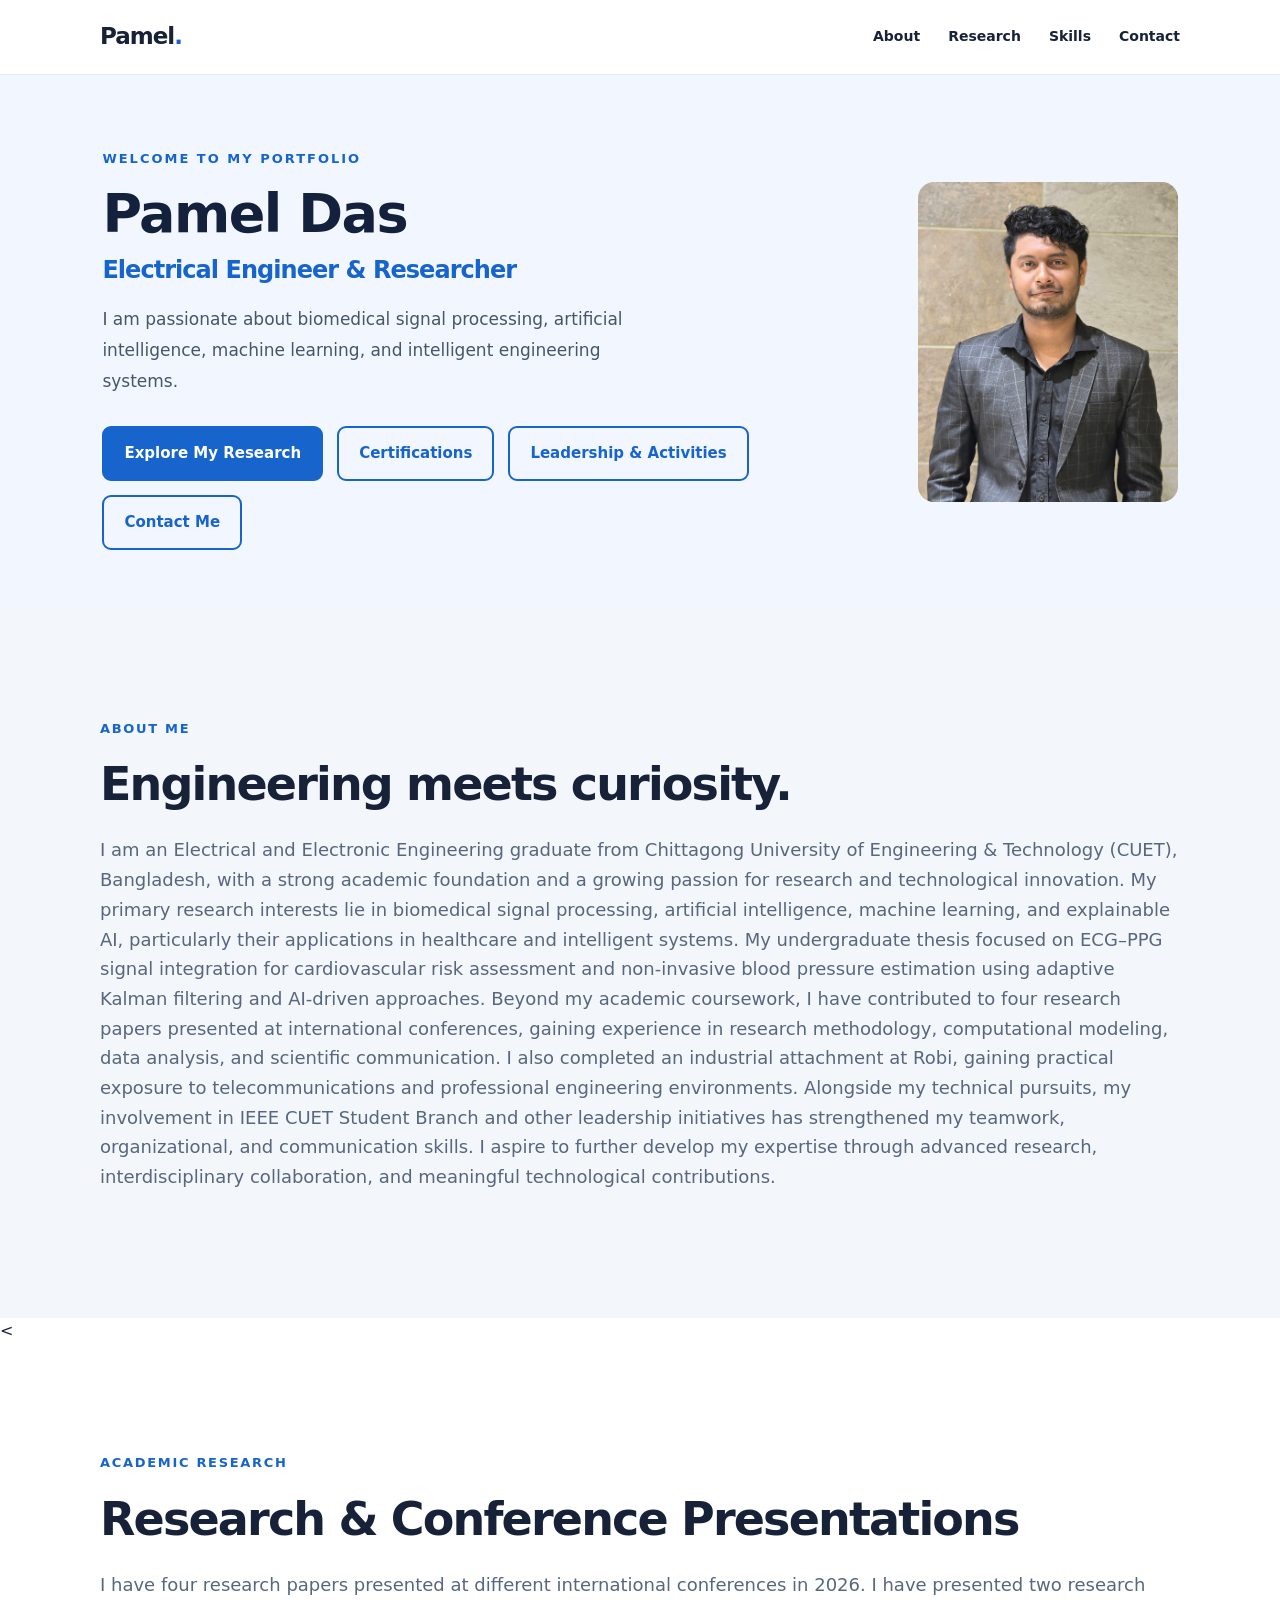
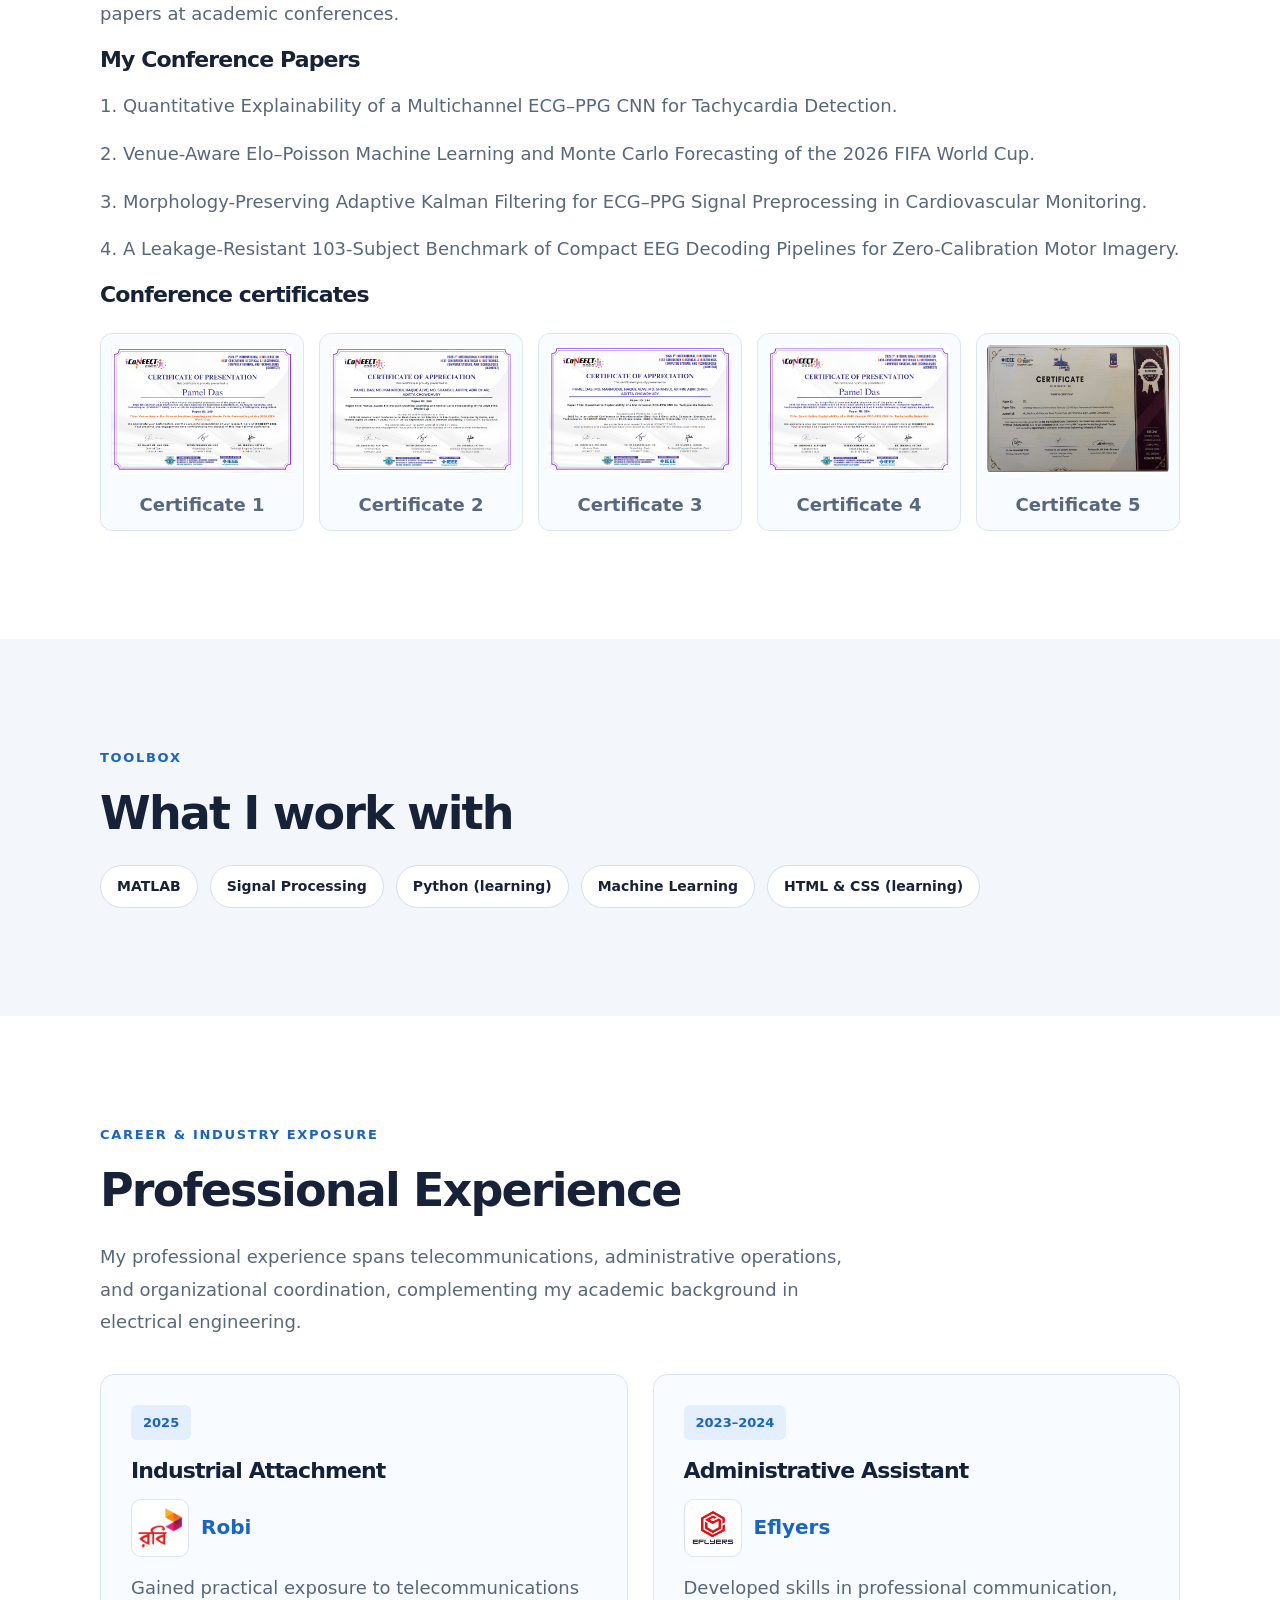
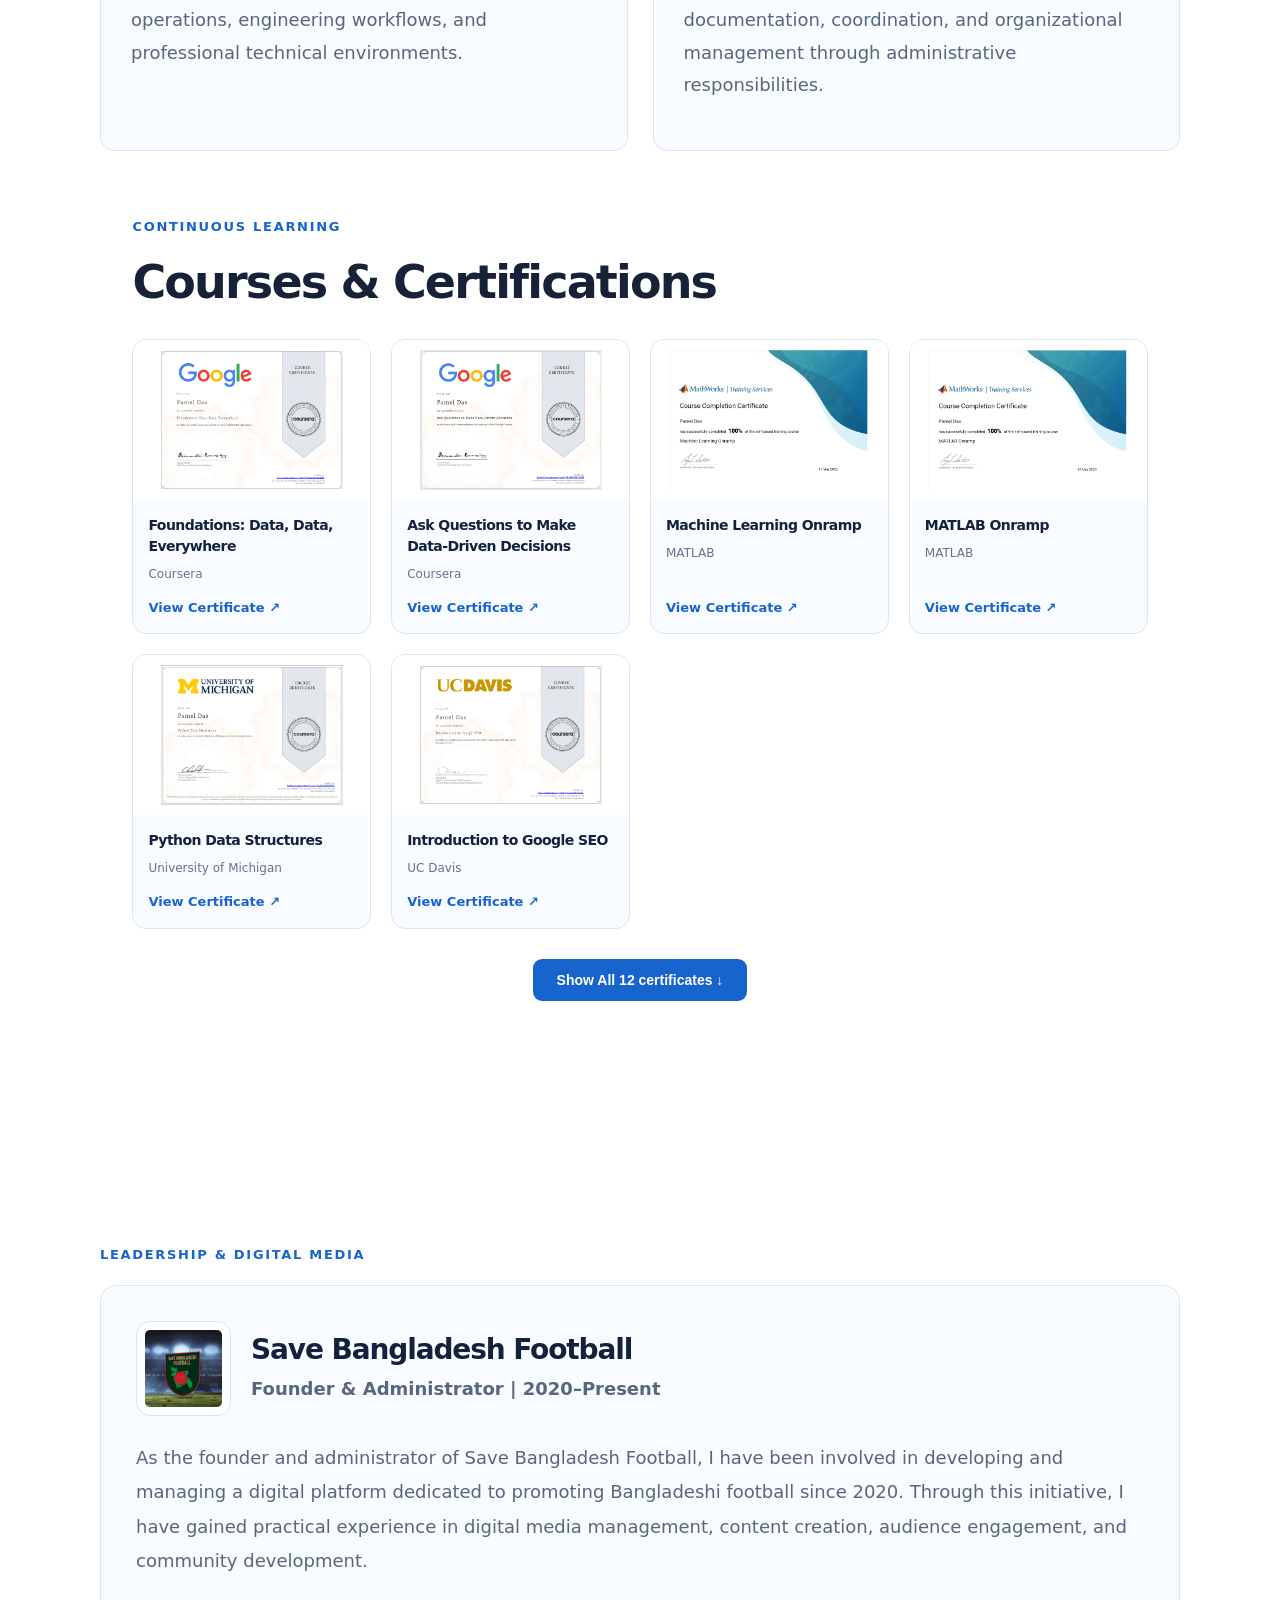
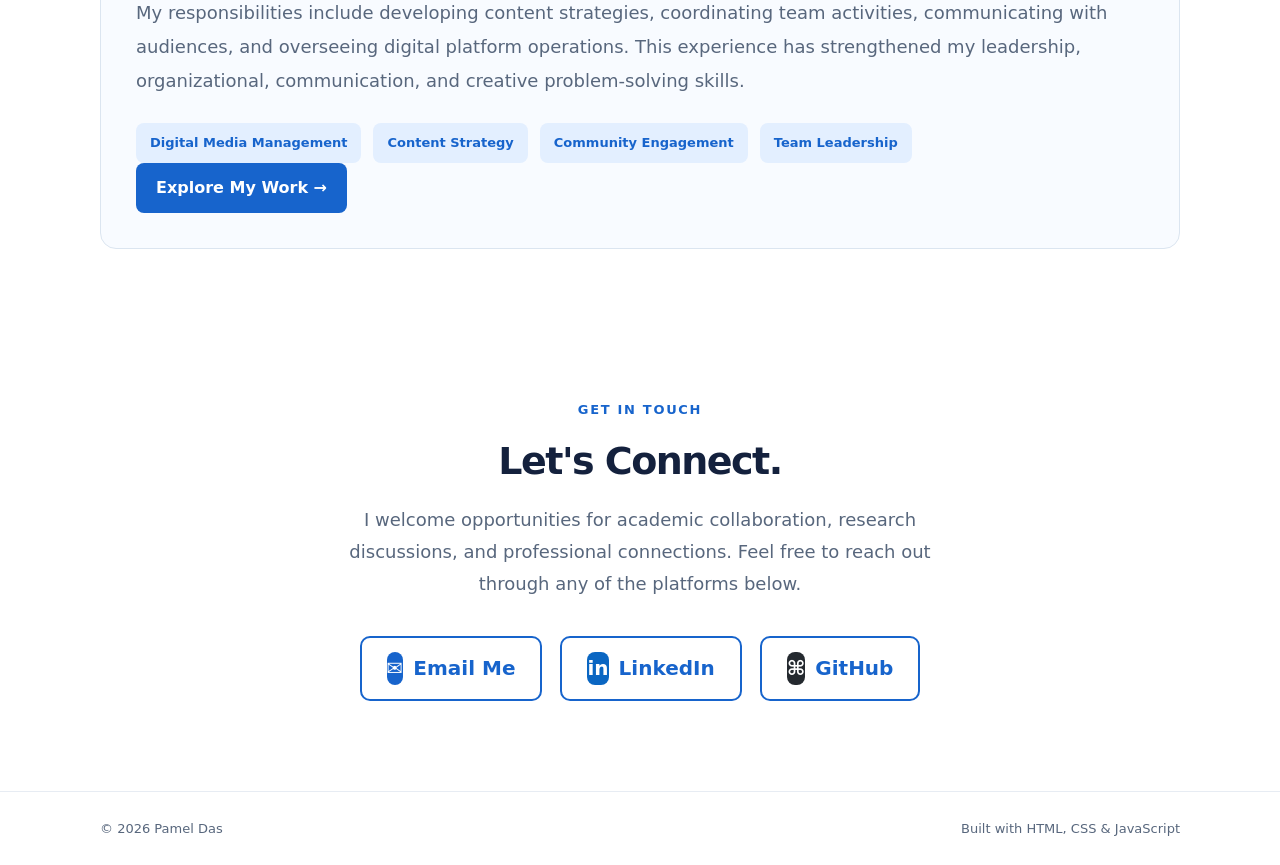
==== commit 32e8bab1: "previous issue" ====
--- a/index.html
+++ b/index.html
@@ -99,35 +99,35 @@
 
       
 
-<h3>Conference Certificates</h3>
+<h3>Conference certificates</h3>
 
 
 
 
 <div class="certificate-gallery">
 
-    <a href="/Certificates/Certificate-1.pdf" target="_blank">
-        <img src="/Certificates/Certificate-1.png" alt="Certificate 1">
+    <a href="/certificates/Certificate-1.pdf" target="_blank">
+        <img src="/certificates/Certificate-1.png" alt="Certificate 1">
         <p>Certificate 1</p>
     </a>
 
-    <a href="/Certificates/Certificate-2.pdf" target="_blank">
-        <img src="/Certificates/Certificate-2.png" alt="Certificate 2">
+    <a href="/certificates/Certificate-2.pdf" target="_blank">
+        <img src="/certificates/Certificate-2.png" alt="Certificate 2">
         <p>Certificate 2</p>
     </a>
 
-    <a href="/Certificates/Certificate-3.pdf" target="_blank">
-        <img src="/Certificates/Certificate-3.png" alt="Certificate 3">
+    <a href="/certificates/Certificate-3.pdf" target="_blank">
+        <img src="/certificates/Certificate-3.png" alt="Certificate 3">
         <p>Certificate 3</p>
     </a>
 
-    <a href="/Certificates/Certificate-4.pdf" target="_blank">
-        <img src="/Certificates/Certificate-4.png" alt="Certificate 4">
+    <a href="/certificates/Certificate-4.pdf" target="_blank">
+        <img src="/certificates/Certificate-4.png" alt="Certificate 4">
         <p>Certificate 4</p>
     </a>
 
-    <a href="/Certificates/Certificate-5.png" target="_blank">
-        <img src="/Certificates/Certificate-5.png" alt="Certificate 5">
+    <a href="/certificates/Certificate-5.png" target="_blank">
+        <img src="/certificates/Certificate-5.png" alt="Certificate 5">
         <p>Certificate 5</p>
     </a>
 
@@ -240,9 +240,9 @@
 
         <!-- Certificate 1 -->
         <article class="course-card">
-            <a href="Certificates/Data analytics 1-1.pdf"
-               class="course-view-certificate">
-                <img src="Certificates/Data analytics 1-1.png"
+            <a href="certificates/Data analytics 1-1.pdf"
+               class="course-view-certificate">
+                <img src="certificates/Data analytics 1-1.png"
                      alt="Foundations: Data, Data, Everywhere"
                      loading="lazy">
             </a>
@@ -251,7 +251,7 @@
                 <h3>Foundations: Data, Data, Everywhere</h3>
                 <p>Coursera</p>
 
-                <a href="Certificates/Data analytics 1-1.pdf"
+                <a href="certificates/Data analytics 1-1.pdf"
                    class="course-view-certificate">
                     View Certificate ↗
                 </a>
@@ -260,9 +260,9 @@
 
         <!-- Certificate 2 -->
         <article class="course-card">
-            <a href="Certificates/Data analytics 2-1.pdf"
-               class="course-view-certificate">
-                <img src="Certificates/Data analytics 2-1.png"
+            <a href="certificates/Data analytics 2-1.pdf"
+               class="course-view-certificate">
+                <img src="certificates/Data analytics 2-1.png"
                      alt="Ask Questions to Make Data-Driven Decisions"
                      loading="lazy">
             </a>
@@ -271,7 +271,7 @@
                 <h3>Ask Questions to Make Data-Driven Decisions</h3>
                 <p>Coursera</p>
 
-                <a href="Certificates/Data analytics 2-1.pdf"
+                <a href="certificates/Data analytics 2-1.pdf"
                    class="course-view-certificate">
                     View Certificate ↗
                 </a>
@@ -280,9 +280,9 @@
 
         <!-- Certificate 3 -->
         <article class="course-card">
-            <a href="Certificates/Machine Learning-1.pdf"
-               class="course-view-certificate">
-                <img src="Certificates/Machine Learning-1.png"
+            <a href="certificates/Machine Learning-1.pdf"
+               class="course-view-certificate">
+                <img src="certificates/Machine Learning-1.png"
                      alt="Machine Learning Onramp"
                      loading="lazy">
             </a>
@@ -291,7 +291,7 @@
                 <h3>Machine Learning Onramp</h3>
                 <p>MATLAB</p>
 
-                <a href="Certificates/Machine Learning-1.pdf"
+                <a href="certificates/Machine Learning-1.pdf"
                    class="course-view-certificate">
                     View Certificate ↗
                 </a>
@@ -300,9 +300,9 @@
 
         <!-- Certificate 4 -->
         <article class="course-card">
-            <a href="Certificates/MATLAB-1.pdf"
-               class="course-view-certificate">
-                <img src="Certificates/MATLAB-1.png"
+            <a href="certificates/MATLAB-1.pdf"
+               class="course-view-certificate">
+                <img src="certificates/MATLAB-1.png"
                      alt="MATLAB Onramp"
                      loading="lazy">
             </a>
@@ -311,7 +311,7 @@
                 <h3>MATLAB Onramp</h3>
                 <p>MATLAB</p>
 
-                <a href="Certificates/MATLAB-1.pdf"
+                <a href="certificates/MATLAB-1.pdf"
                    class="course-view-certificate">
                     View Certificate ↗
                 </a>
@@ -320,9 +320,9 @@
 
         <!-- Certificate 5 -->
         <article class="course-card">
-            <a href="Certificates/Python Data Structures-1.pdf"
-               class="course-view-certificate">
-                <img src="Certificates/Python Data Structures-1.png"
+            <a href="certificates/Python Data Structures-1.pdf"
+               class="course-view-certificate">
+                <img src="certificates/Python Data Structures-1.png"
                      alt="Python Data Structures"
                      loading="lazy">
             </a>
@@ -331,7 +331,7 @@
                 <h3>Python Data Structures</h3>
                 <p>University of Michigan</p>
 
-                <a href="Certificates/Python Data Structures-1.pdf"
+                <a href="certificates/Python Data Structures-1.pdf"
                    class="course-view-certificate">
                     View Certificate ↗
                 </a>
@@ -340,9 +340,9 @@
 
         <!-- Certificate 6 -->
         <article class="course-card">
-            <a href="Certificates/Introduction to Google SEO.pdf"
-               class="course-view-certificate">
-                <img src="Certificates/Introduction to Google SEO.png"
+            <a href="certificates/Introduction to Google SEO.pdf"
+               class="course-view-certificate">
+                <img src="certificates/Introduction to Google SEO.png"
                      alt="Introduction to Google SEO"
                      loading="lazy">
             </a>
@@ -351,7 +351,7 @@
                 <h3>Introduction to Google SEO</h3>
                 <p>UC Davis</p>
 
-                <a href="Certificates/Introduction to Google SEO.pdf"
+                <a href="certificates/Introduction to Google SEO.pdf"
                    class="course-view-certificate">
                     View Certificate ↗
                 </a>
@@ -360,9 +360,9 @@
 
         <!-- Certificate 7 -->
         <article class="course-card course-extra">
-            <a href="Certificates/Excel basics for Data Analysis-1.pdf"
-               class="course-view-certificate">
-                <img src="Certificates/Excel basics for Data Analysis-1.png"
+            <a href="certificates/Excel basics for Data Analysis-1.pdf"
+               class="course-view-certificate">
+                <img src="certificates/Excel basics for Data Analysis-1.png"
                      alt="Excel Basics for Data Analysis"
                      loading="lazy">
             </a>
@@ -371,7 +371,7 @@
                 <h3>Excel Basics for Data Analysis</h3>
                 <p>IBM</p>
 
-                <a href="Certificates/Excel basics for Data Analysis-1.pdf"
+                <a href="certificates/Excel basics for Data Analysis-1.pdf"
                    class="course-view-certificate">
                     View Certificate ↗
                 </a>
@@ -380,9 +380,9 @@
 
         <!-- Certificate 8 -->
         <article class="course-card course-extra">
-            <a href="Certificates/Coursera T5MGYMMSXDI7-1.pdf"
-               class="course-view-certificate">
-                <img src="Certificates/Programming for Everybody-1.png"
+            <a href="certificates/Coursera T5MGYMMSXDI7-1.pdf"
+               class="course-view-certificate">
+                <img src="certificates/Programming for Everybody-1.png"
                      alt="Programming for Everybody"
                      loading="lazy">
             </a>
@@ -391,7 +391,7 @@
                 <h3>Programming for Everybody (Getting Started with Python)</h3>
                 <p>University of Michigan</p>
 
-                <a href="Certificates/Coursera T5MGYMMSXDI7-1.pdf"
+                <a href="certificates/Coursera T5MGYMMSXDI7-1.pdf"
                    class="course-view-certificate">
                     View Certificate ↗
                 </a>
@@ -400,9 +400,9 @@
 
         <!-- Certificate 9 -->
         <article class="course-card course-extra">
-            <a href="Certificates/Advanced Content and Social Tactics to Optimize SEO-1.pdf"
-               class="course-view-certificate">
-                <img src="Certificates/Advanced Content and Social Tactics to Optimize SEO-1.png"
+            <a href="certificates/Advanced Content and Social Tactics to Optimize SEO-1.pdf"
+               class="course-view-certificate">
+                <img src="certificates/Advanced Content and Social Tactics to Optimize SEO-1.png"
                      alt="Advanced Content and Social Tactics to Optimize SEO"
                      loading="lazy">
             </a>
@@ -411,7 +411,7 @@
                 <h3>Advanced Content and Social Tactics to Optimize SEO</h3>
                 <p>UC Davis</p>
 
-                <a href="Certificates/Advanced Content and Social Tactics to Optimize SEO-1.pdf"
+                <a href="certificates/Advanced Content and Social Tactics to Optimize SEO-1.pdf"
                    class="course-view-certificate">
                     View Certificate ↗
                 </a>
@@ -420,9 +420,9 @@
 
         <!-- Certificate 10 -->
         <article class="course-card course-extra">
-            <a href="Certificates/Digital Marketing-1.pdf"
-               class="course-view-certificate">
-                <img src="Certificates/Digital Marketing-1.png"
+            <a href="certificates/Digital Marketing-1.pdf"
+               class="course-view-certificate">
+                <img src="certificates/Digital Marketing-1.png"
                      alt="Foundations of Digital Marketing and E-commerce"
                      loading="lazy">
             </a>
@@ -431,7 +431,7 @@
                 <h3>Foundations of Digital Marketing and E-commerce</h3>
                 <p>Google</p>
 
-                <a href="Certificates/Digital Marketing-1.pdf"
+                <a href="certificates/Digital Marketing-1.pdf"
                    class="course-view-certificate">
                     View Certificate ↗
                 </a>
@@ -440,9 +440,9 @@
 
         <!-- Certificate 11 -->
         <article class="course-card course-extra">
-            <a href="Certificates/google seo fundamentals-1.pdf"
-               class="course-view-certificate">
-                <img src="Certificates/Google SEO Fundamentals-1.png"
+            <a href="certificates/google seo fundamentals-1.pdf"
+               class="course-view-certificate">
+                <img src="certificates/Google SEO Fundamentals-1.png"
                      alt="Google SEO Fundamentals"
                      loading="lazy">
             </a>
@@ -451,7 +451,7 @@
                 <h3>Google SEO Fundamentals</h3>
                 <p>UC Davis</p>
 
-                <a href="Certificates/google seo fundamentals-1.pdf"
+                <a href="certificates/google seo fundamentals-1.pdf"
                    class="course-view-certificate">
                     View Certificate ↗
                 </a>
@@ -460,9 +460,9 @@
 
         <!-- Certificate 12 -->
         <article class="course-card course-extra">
-            <a href="Certificates/AI Fluency final(1).png"
-               class="course-view-certificate">
-                <img src="Certificates/AI Fluency final(1).png"
+            <a href="certificates/AI Fluency final(1).png"
+               class="course-view-certificate">
+                <img src="certificates/AI Fluency final(1).png"
                      alt="AI Fluency Training"
                      loading="lazy">
             </a>
@@ -471,7 +471,7 @@
                 <h3>AI Fluency Training</h3>
                 <p>International Organisation of Employers (IOE)</p>
 
-                <a href="Certificates/AI Fluency final(1).png"
+                <a href="certificates/AI Fluency final(1).png"
                    class="course-view-certificate">
                     View Certificate ↗
                 </a>
@@ -486,7 +486,7 @@
                 id="toggleCourses"
                 class="course-toggle-btn"
                 aria-expanded="false">
-            Show All 12 Certificates ↓
+            Show All 12 certificates ↓
         </button>
     </div>
 
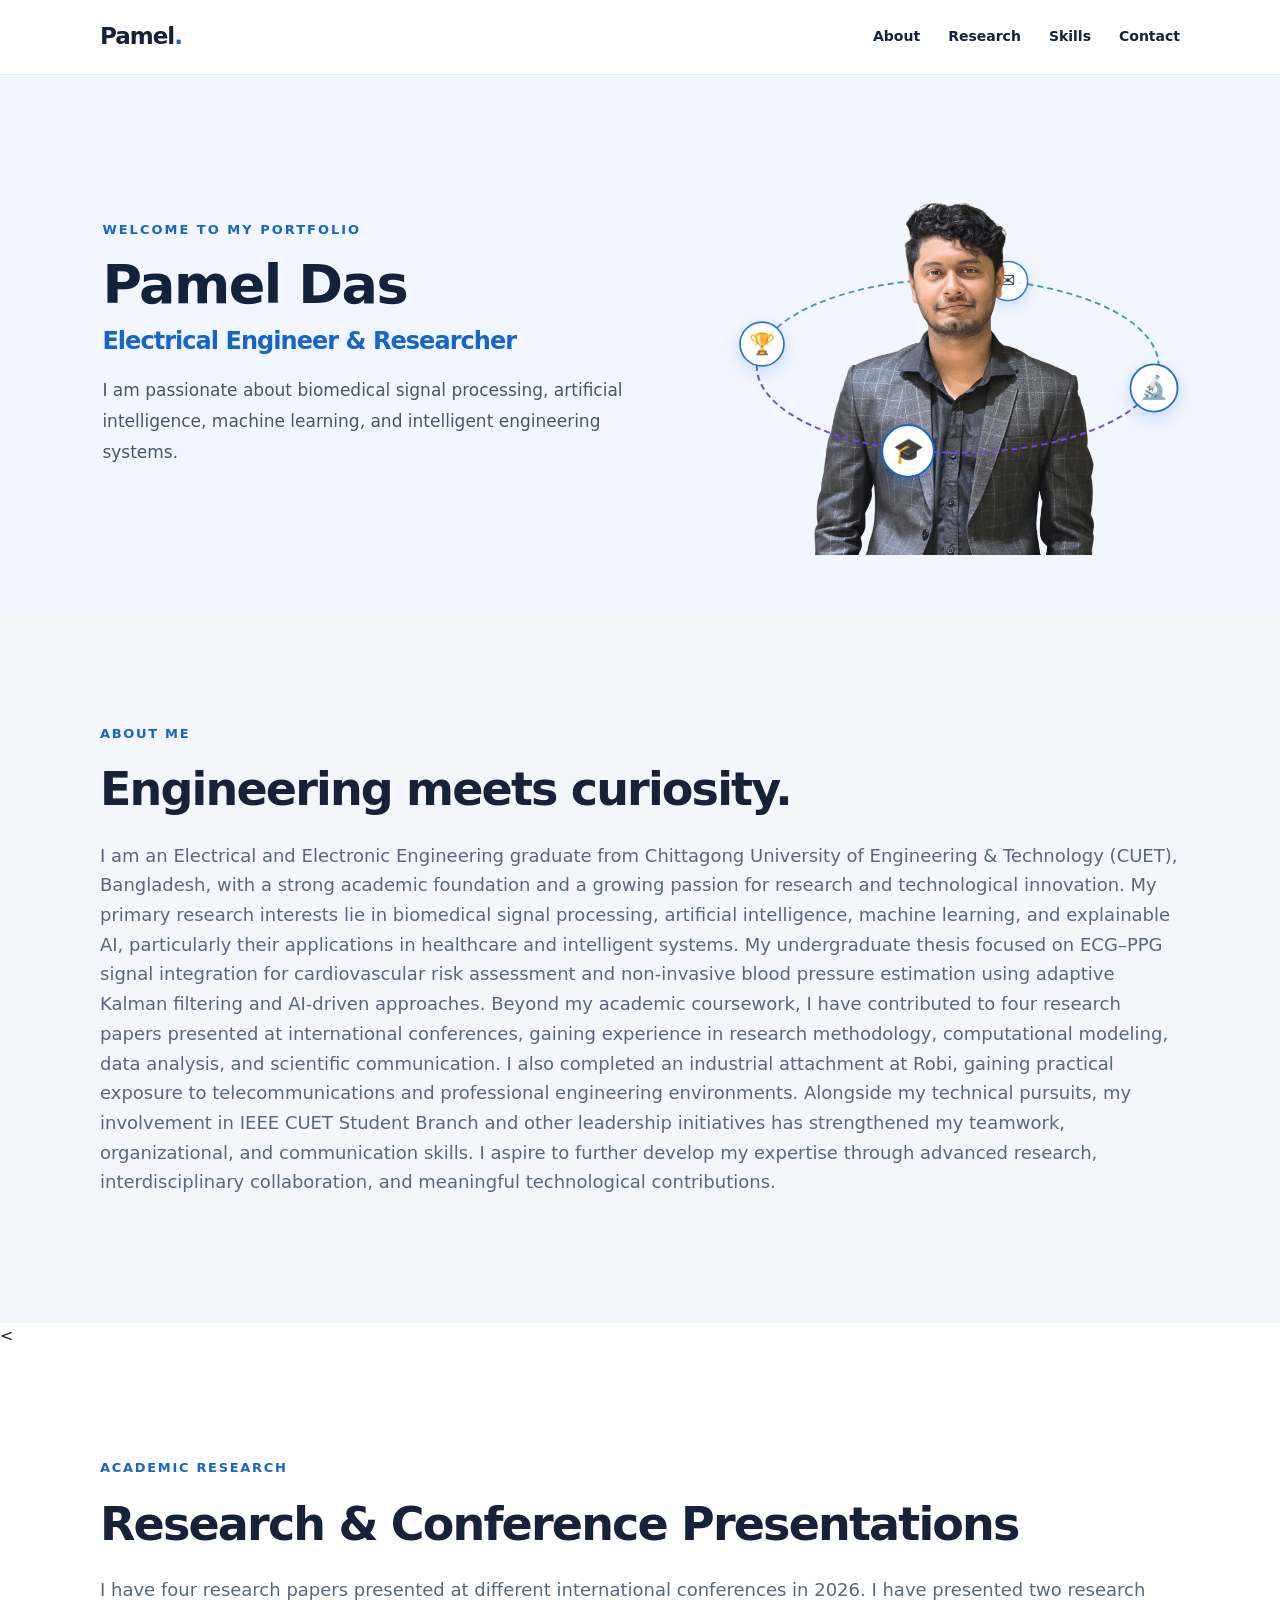
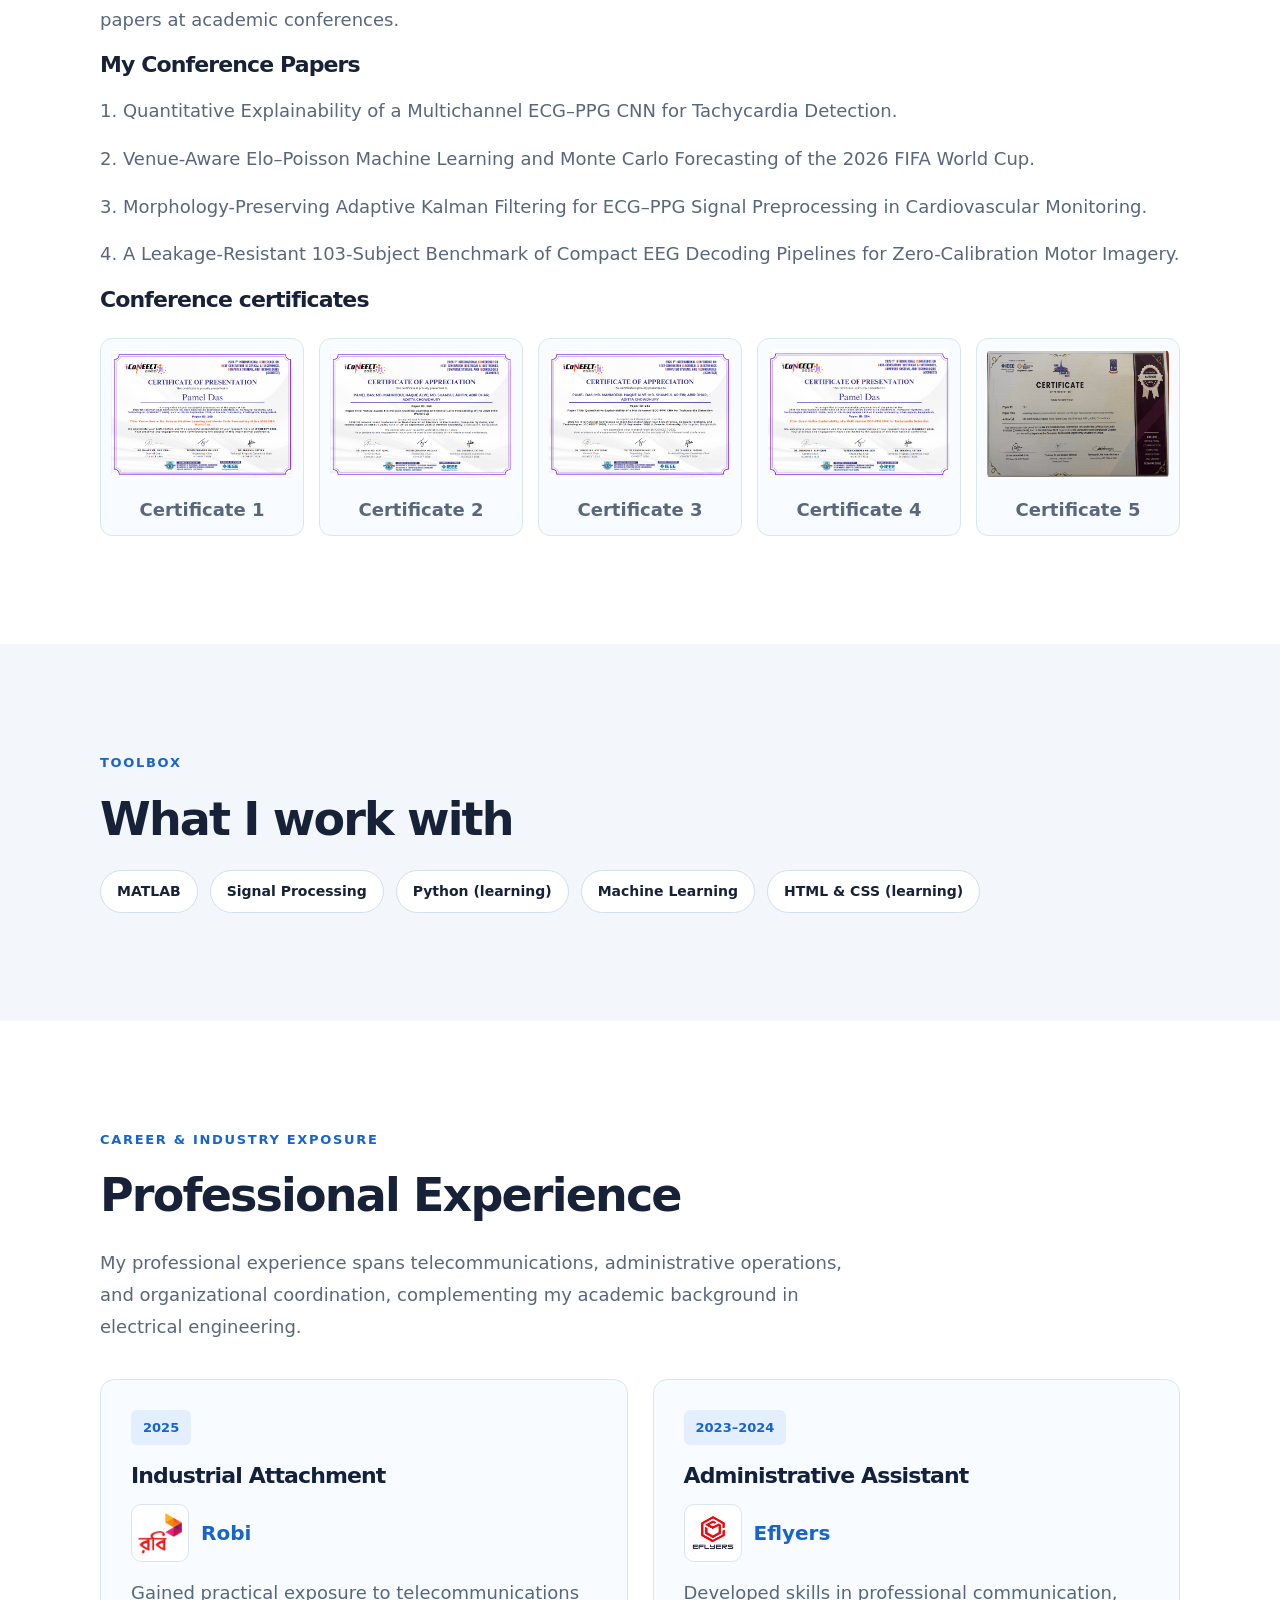
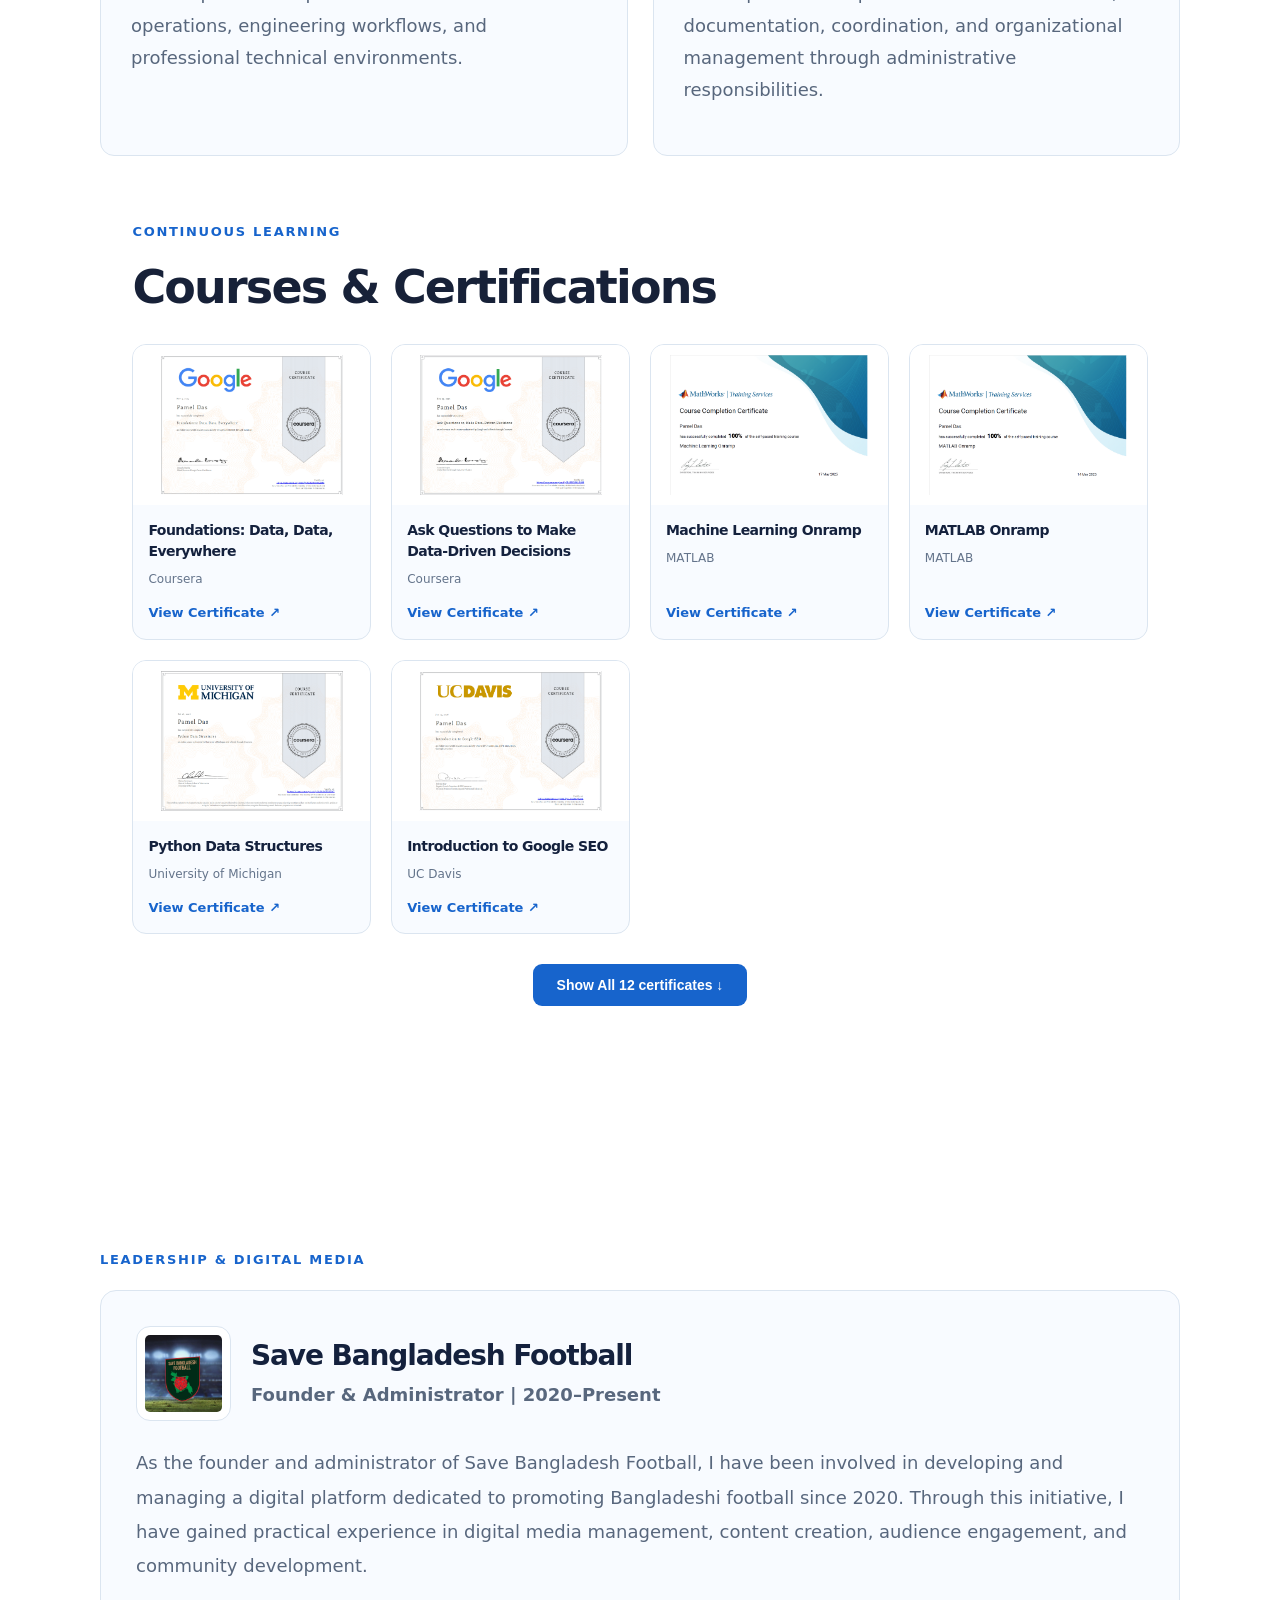
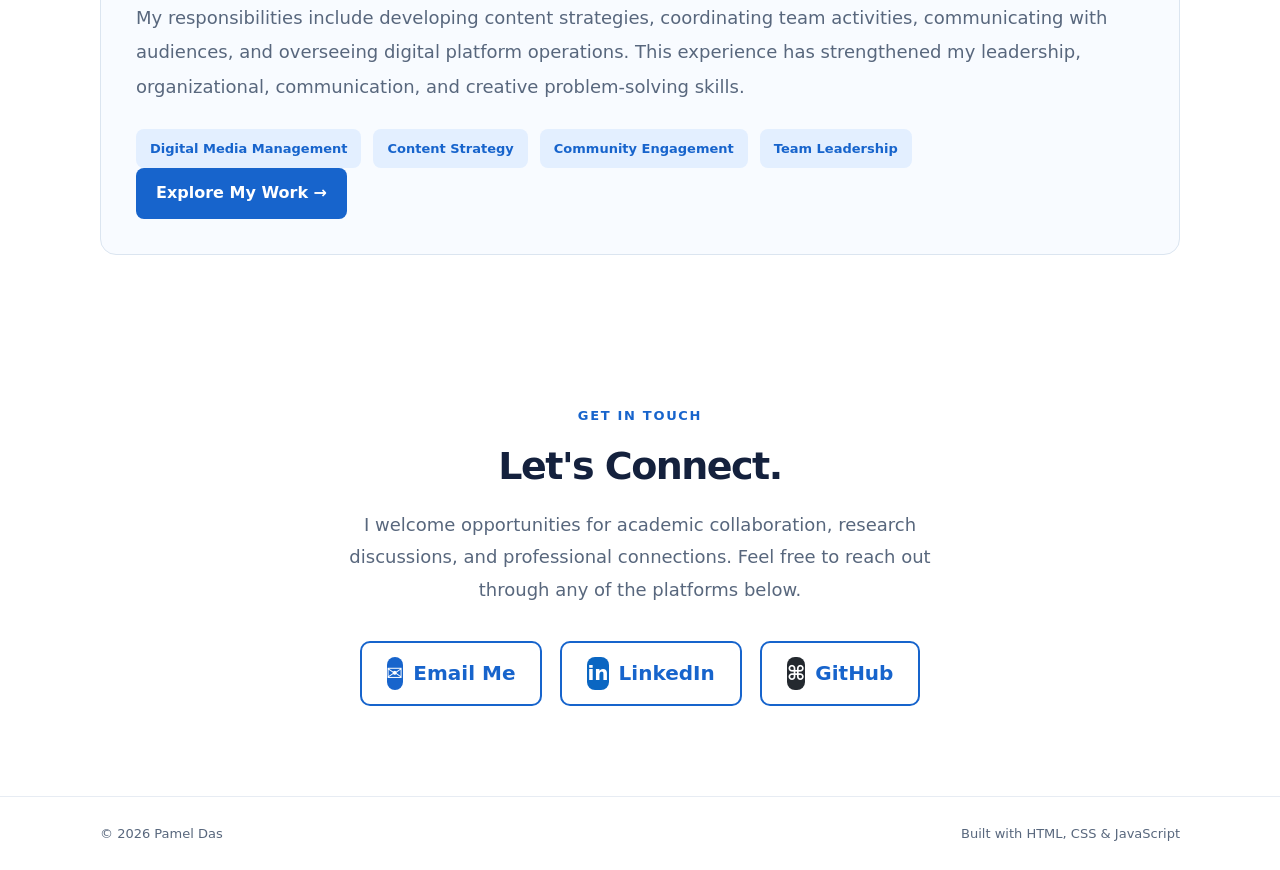
==== commit aecd2cbf: "effect on the png file" ====
--- a/index.html
+++ b/index.html
@@ -38,33 +38,37 @@
         </p>
 
         
-<!-- Hero Action Buttons -->
-
-<div class="hero-actions">
-
-    <a href="#research" class="btn btn-primary">
-        Explore My Research
-    </a>
-
-    <a href="#courses" class="btn btn-outline">
-        Certifications
-    </a>
-
-    <a href="football.html" class="btn btn-outline">
-        Leadership & Activities
-    </a>
-
-    <a href="#contact" class="btn btn-outline">
-        Contact Me
-    </a>
-
+
+
+    <!-- Orbiting navigation icons -->
 </div>
 
       </div>
 
       <div class="hero-image">
-        <img src="Images/profile.jpg" alt="Portrait of Pamel Das">
-      </div>
+    <div class="hero-3d-orbit">
+
+        <!-- Rear half of the orbit -->
+        <div class="orbit-back"></div>
+
+        <!-- Your transparent portrait -->
+        <img src="Images/profile.png"
+             class="orbit-person"
+             alt="Pamel Das">
+
+        <!-- Front half of the orbit -->
+        <div class="orbit-front"></div>
+
+        <!-- Moving navigation buttons -->
+        <nav class="orbit-buttons" aria-label="Portfolio shortcuts">
+            <a href="#research" class="orbit-item" aria-label="Research" title="Research">🔬</a>
+            <a href="#courses" class="orbit-item" aria-label="Certifications" title="Certifications">🎓</a>
+            <a href="football.html" class="orbit-item" aria-label="Leadership and Activities" title="Leadership and Activities">🏆</a>
+            <a href="#contact" class="orbit-item" aria-label="Contact" title="Contact">✉️</a>
+        </nav>
+
+    </div>
+</div>
     </section>
 
     <section id="about" class="section tinted">
--- a/style.css
+++ b/style.css
@@ -1725,3 +1725,152 @@
         height: 80vh;
     }
 }
+
+
+/* ====================================
+   REAL 3D HERO ORBIT
+   ==================================== */
+
+.hero .hero-image {
+    flex: 0 0 440px;
+    width: 440px;
+    display: flex;
+    justify-content: center;
+    align-items: center;
+    overflow: visible;
+}
+
+.hero .hero-3d-orbit {
+    position: relative;
+    width: 440px;
+    height: 420px;
+    max-width: 100%;
+    isolation: isolate;
+}
+
+/* Your portrait */
+
+.hero .hero-3d-orbit .orbit-person {
+    position: absolute;
+    z-index: 3;
+    left: 50%;
+    bottom: 0;
+    transform: translateX(-50%);
+
+    width: 380px;
+height: 470px;
+    max-width: none;
+    object-fit: contain;
+    object-position: bottom;
+
+    border: none;
+    border-radius: 0;
+    box-shadow: none;
+}
+
+/* Rear orbit line */
+
+.hero .orbit-back,
+.hero .orbit-front {
+    position: absolute;
+    left: 50%;
+    top: 55%;
+    width: 92%;
+    height: 42%;
+    transform: translate(-50%, -50%);
+    border: 2px dashed rgba(23, 100, 204, .75);
+    border-radius: 50%;
+    pointer-events: none;
+}
+
+.hero .orbit-back {
+    z-index: 1;
+    clip-path: inset(0 0 50% 0);
+}
+
+.hero .orbit-front {
+    z-index: 5;
+    clip-path: inset(50% 0 0 0);
+    border-color: #7543ec;
+}
+
+/* Icon container must not create a stacking context */
+
+.hero .orbit-buttons {
+    position: static;
+}
+
+/* Animated icons */
+
+.hero .orbit-item {
+    position: absolute;
+    z-index: 6;
+
+    left: 50%;
+    top: 55%;
+
+    display: flex;
+    align-items: center;
+    justify-content: center;
+
+    width: 54px;
+    height: 54px;
+
+    background: #ffffff;
+    border: 2px solid #1764cc;
+    border-radius: 50%;
+    box-shadow: 0 7px 20px rgba(23,100,204,.2);
+
+    font-size: 25px;
+    text-decoration: none;
+
+    transform: translate(-50%, -50%);
+    will-change: left, top;
+}
+
+.hero .orbit-item:hover,
+.hero .orbit-item:focus-visible {
+    background: #e3efff;
+    border-color: #7543ec;
+}
+
+@media (max-width: 900px) {
+    .hero .hero-image {
+        flex: 0 0 340px;
+        width: 340px;
+    }
+
+    .hero .hero-3d-orbit {
+        width: 340px;
+        height: 340px;
+    }
+
+    .hero .hero-3d-orbit .orbit-person {
+     width: 310px;
+        height: 390px;
+    }
+
+    .hero .orbit-item {
+        width: 46px;
+        height: 46px;
+        font-size: 21px;
+    }
+}
+
+@media (max-width: 600px) {
+    .hero .hero-image {
+        flex: 0 0 auto;
+        width: 100%;
+    }
+
+    .hero .hero-3d-orbit {
+        width: min(340px, 90vw);
+        height: 340px;
+    }
+}
+
+@media (prefers-reduced-motion: reduce) {
+    .hero .orbit-item {
+        will-change: auto;
+    }
+}
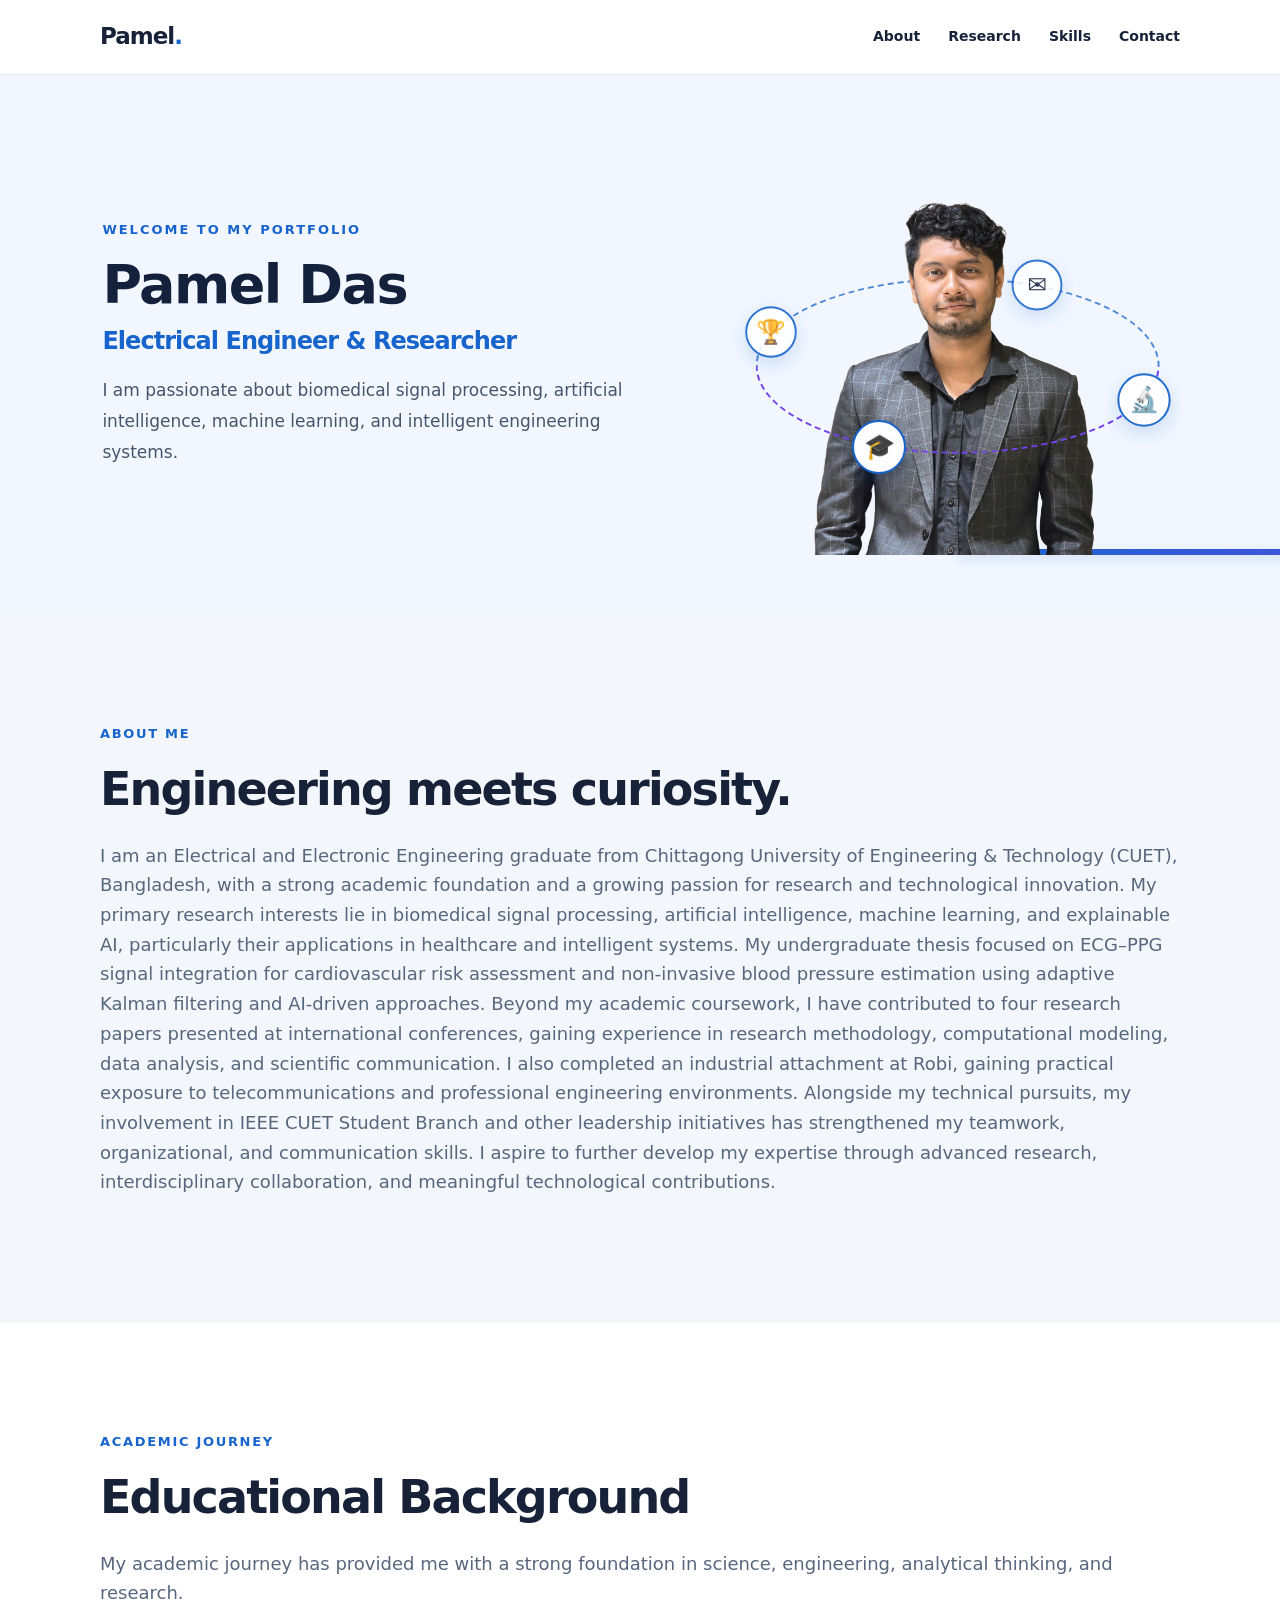
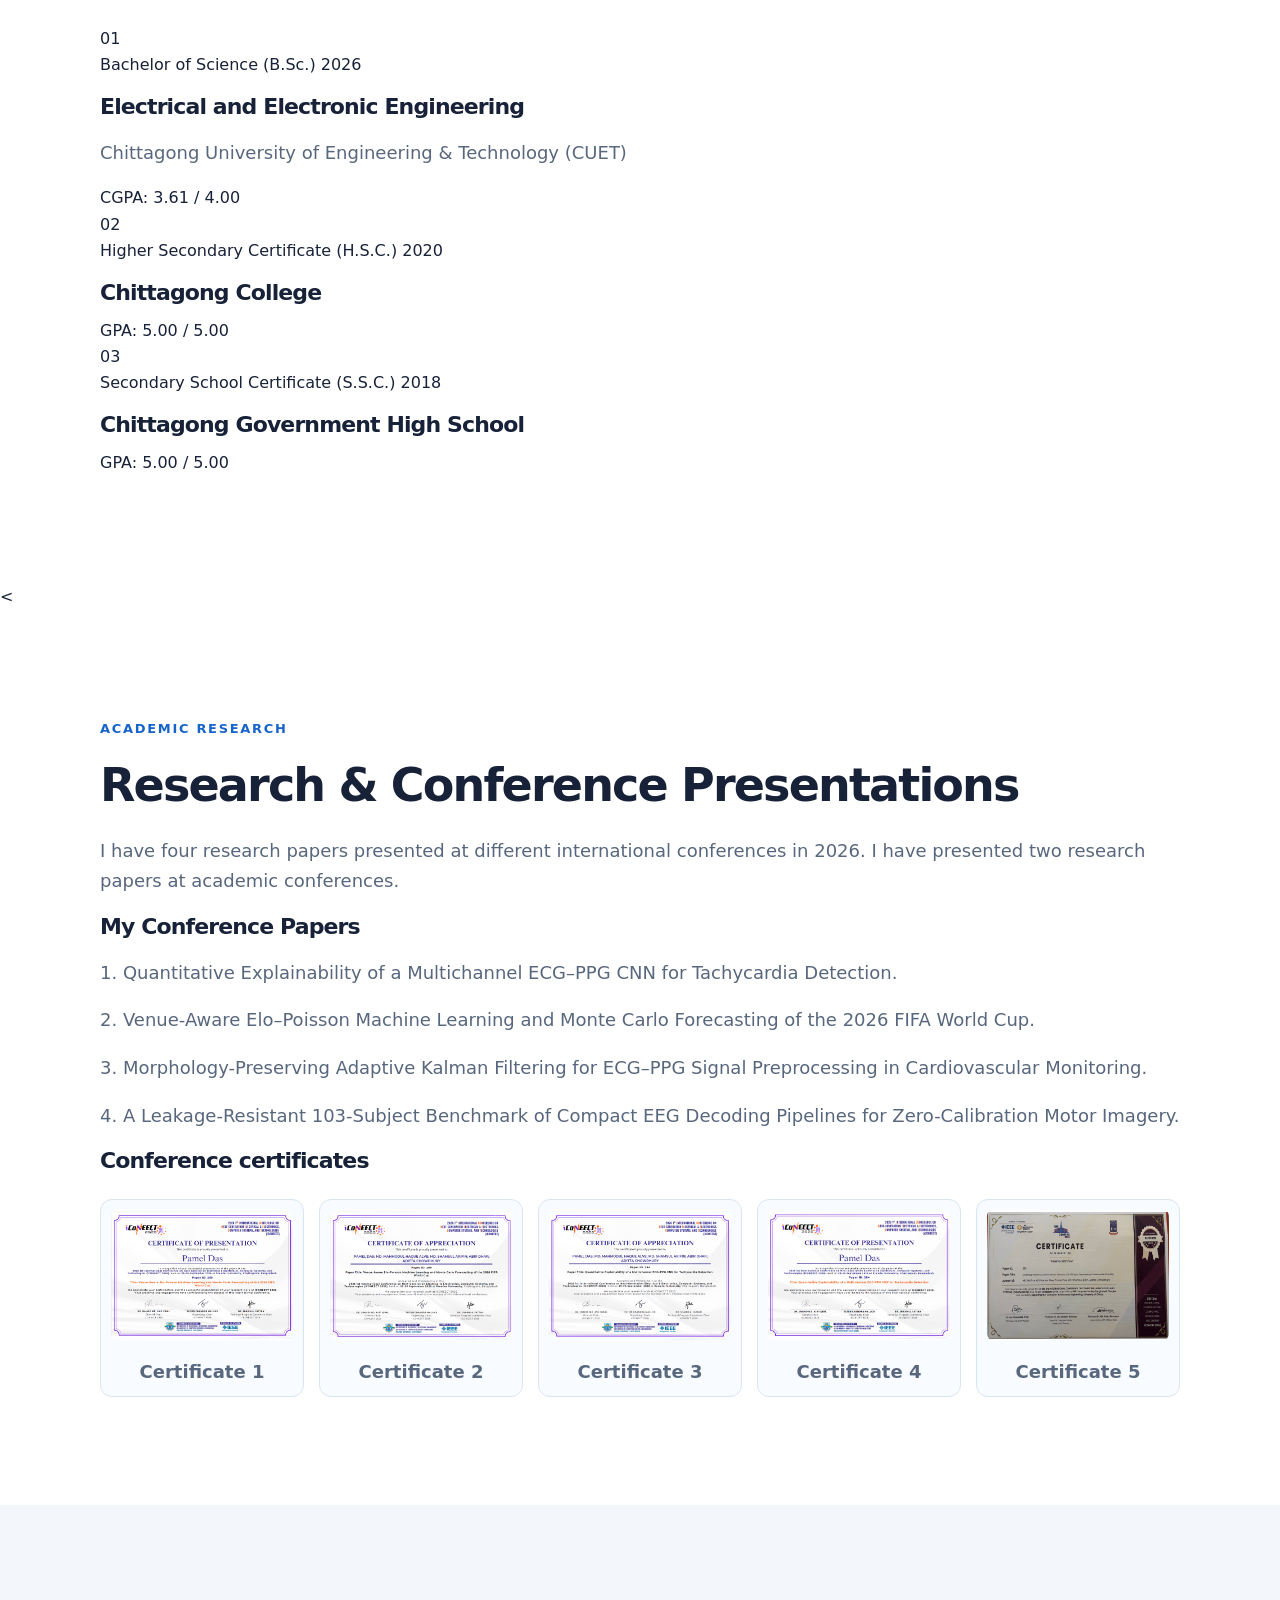
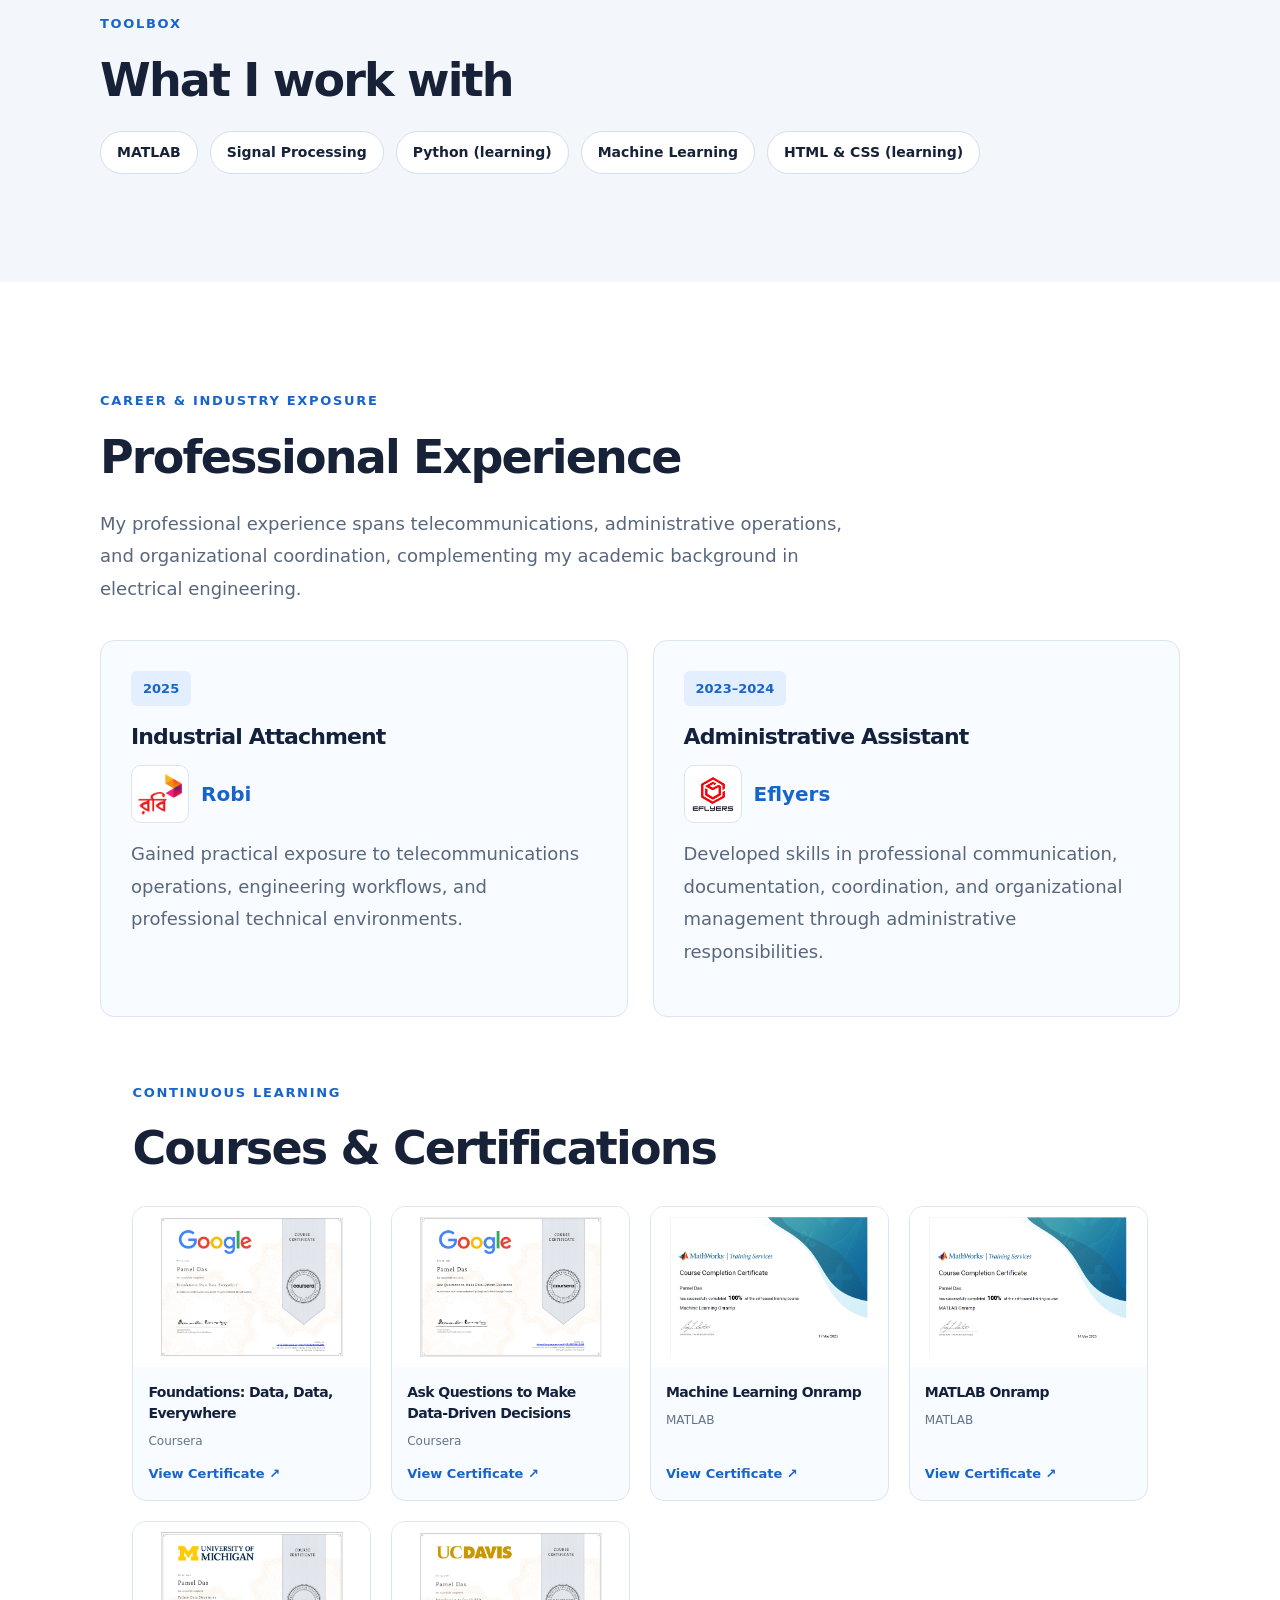
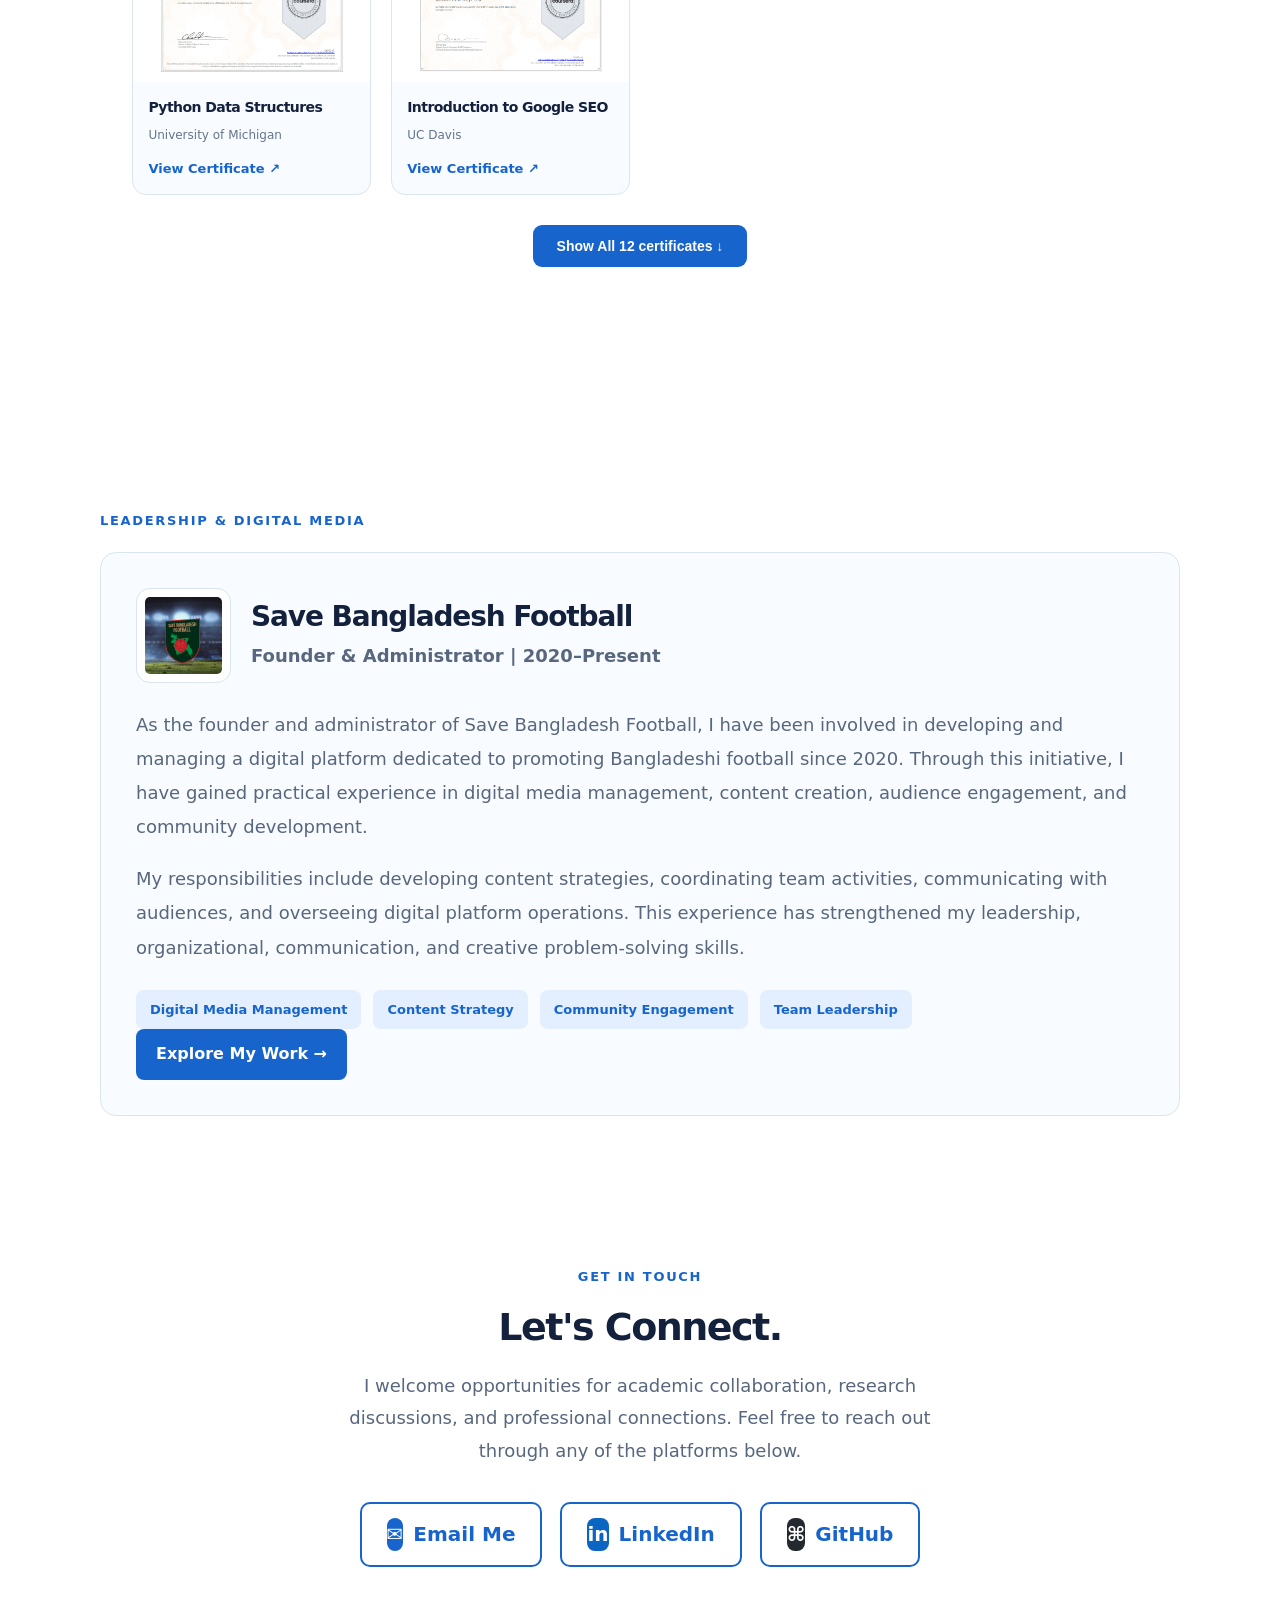
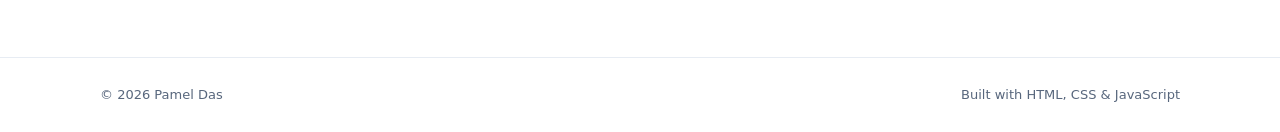
==== commit 888757e7: "education details" ====
--- a/index.html
+++ b/index.html
@@ -80,6 +80,116 @@
 Beyond my academic coursework, I have contributed to four research papers presented at international conferences, gaining experience in research methodology, computational modeling, data analysis, and scientific communication. I also completed an industrial attachment at Robi, gaining practical exposure to telecommunications and professional engineering environments. Alongside my technical pursuits, my involvement in IEEE CUET Student Branch and other leadership initiatives has strengthened my teamwork, organizational, and communication skills. I aspire to further develop my expertise through advanced research, interdisciplinary collaboration, and meaningful technological contributions.</p>
       </div>
     </section>
+    <!-- ==========================================
+     EDUCATIONAL BACKGROUND
+     ========================================== -->
+
+<section id="education" class="section education-section">
+    <div class="container">
+
+        <p class="eyebrow">ACADEMIC JOURNEY</p>
+        <h2>Educational Background</h2>
+
+        <p class="education-intro">
+            My academic journey has provided me with a strong
+            foundation in science, engineering, analytical
+            thinking, and research.
+        </p>
+
+        <div class="education-timeline">
+
+            <!-- B.Sc. -->
+            <article class="education-card education-featured">
+
+                <div class="education-marker">
+                    <span>01</span>
+                </div>
+
+                <div class="education-card-content">
+
+                    <div class="education-card-top">
+                        <span class="education-degree">
+                            Bachelor of Science (B.Sc.)
+                        </span>
+                        <span class="education-year">
+                            2026
+                        </span>
+                    </div>
+
+                    <h3>
+                        Electrical and Electronic Engineering
+                    </h3>
+
+                    <p class="education-institution">
+                        Chittagong University of Engineering
+                        &amp; Technology (CUET)
+                    </p>
+
+                    <div class="education-meta">
+                        <span>CGPA: 3.61 / 4.00</span>
+                    </div>
+
+                </div>
+            </article>
+
+            <!-- H.S.C. -->
+            <article class="education-card">
+
+                <div class="education-marker">
+                    <span>02</span>
+                </div>
+
+                <div class="education-card-content">
+
+                    <div class="education-card-top">
+                        <span class="education-degree">
+                            Higher Secondary Certificate (H.S.C.)
+                        </span>
+                        <span class="education-year">
+                            2020
+                        </span>
+                    </div>
+
+                    <h3>Chittagong College</h3>
+
+                    <div class="education-meta">
+                        <span>GPA: 5.00 / 5.00</span>
+                    </div>
+
+                </div>
+            </article>
+
+            <!-- S.S.C. -->
+            <article class="education-card">
+
+                <div class="education-marker">
+                    <span>03</span>
+                </div>
+
+                <div class="education-card-content">
+
+                    <div class="education-card-top">
+                        <span class="education-degree">
+                            Secondary School Certificate (S.S.C.)
+                        </span>
+                        <span class="education-year">
+                            2018
+                        </span>
+                    </div>
+
+                    <h3>Chittagong Government High School</h3>
+
+                    <div class="education-meta">
+                        <span>GPA: 5.00 / 5.00</span>
+                    </div>
+
+                </div>
+            </article>
+
+        </div>
+
+    </div>
+</section>
     < <section id="research" class="section container">
 
       <p class="eyebrow">Academic Research</p>
--- a/style.css
+++ b/style.css
@@ -1854,6 +1854,11 @@
         width: 46px;
         height: 46px;
         font-size: 21px;
+
+    transition: none;
+    will-change: transform, left, top;
+    backface-visibility: hidden;
+
     }
 }
 
@@ -1874,3 +1879,73 @@
         will-change: auto;
     }
 }
+/* ==========================================
+   HERO PNG BOTTOM LINE — FULL RIGHT EXTENSION
+   ========================================== */
+
+/* Keep the portrait and line properly positioned */
+.hero .hero-3d-orbit {
+    position: relative;
+    overflow: visible;
+}
+
+/* Line starts beneath PNG and goes to screen edge */
+.hero .hero-3d-orbit::after {
+    content: "";
+    position: absolute;
+
+    /* Same bottom position as PNG */
+    bottom: 0;
+
+    /* Start at the center, underneath your PNG */
+    left: 50%;
+
+    /* Long enough to reach the right screen edge */
+    width: 100vw;
+
+    /* Line thickness */
+    height: 6px;
+
+    /* Gradient styling */
+    background: linear-gradient(
+        90deg,
+        #1764cc 0%,
+        #7543ec 60%,
+        #06b6d4 100%
+    );
+
+    border-radius: 0 8px 8px 0;
+
+    box-shadow: 0 4px 12px rgba(23, 100, 204, 0.20);
+
+    /* Behind your PNG */
+    z-index: 2;
+
+    pointer-events: none;
+}
+
+/* Keep PNG on top of the line */
+.hero .hero-3d-orbit .orbit-person {
+    z-index: 3;
+    bottom: 0;
+}
+
+/* ==========================================
+   MOBILE VERSION
+   ========================================== */
+
+@media (max-width: 600px) {
+
+    .hero .hero-3d-orbit::after {
+        bottom: 0;
+        left: 50%;
+        width: 100vw;
+        height: 5px;
+    }
+
+}
+
+/* Hide horizontal overflow from extended line */
+body {
+    overflow-x: clip;
+}
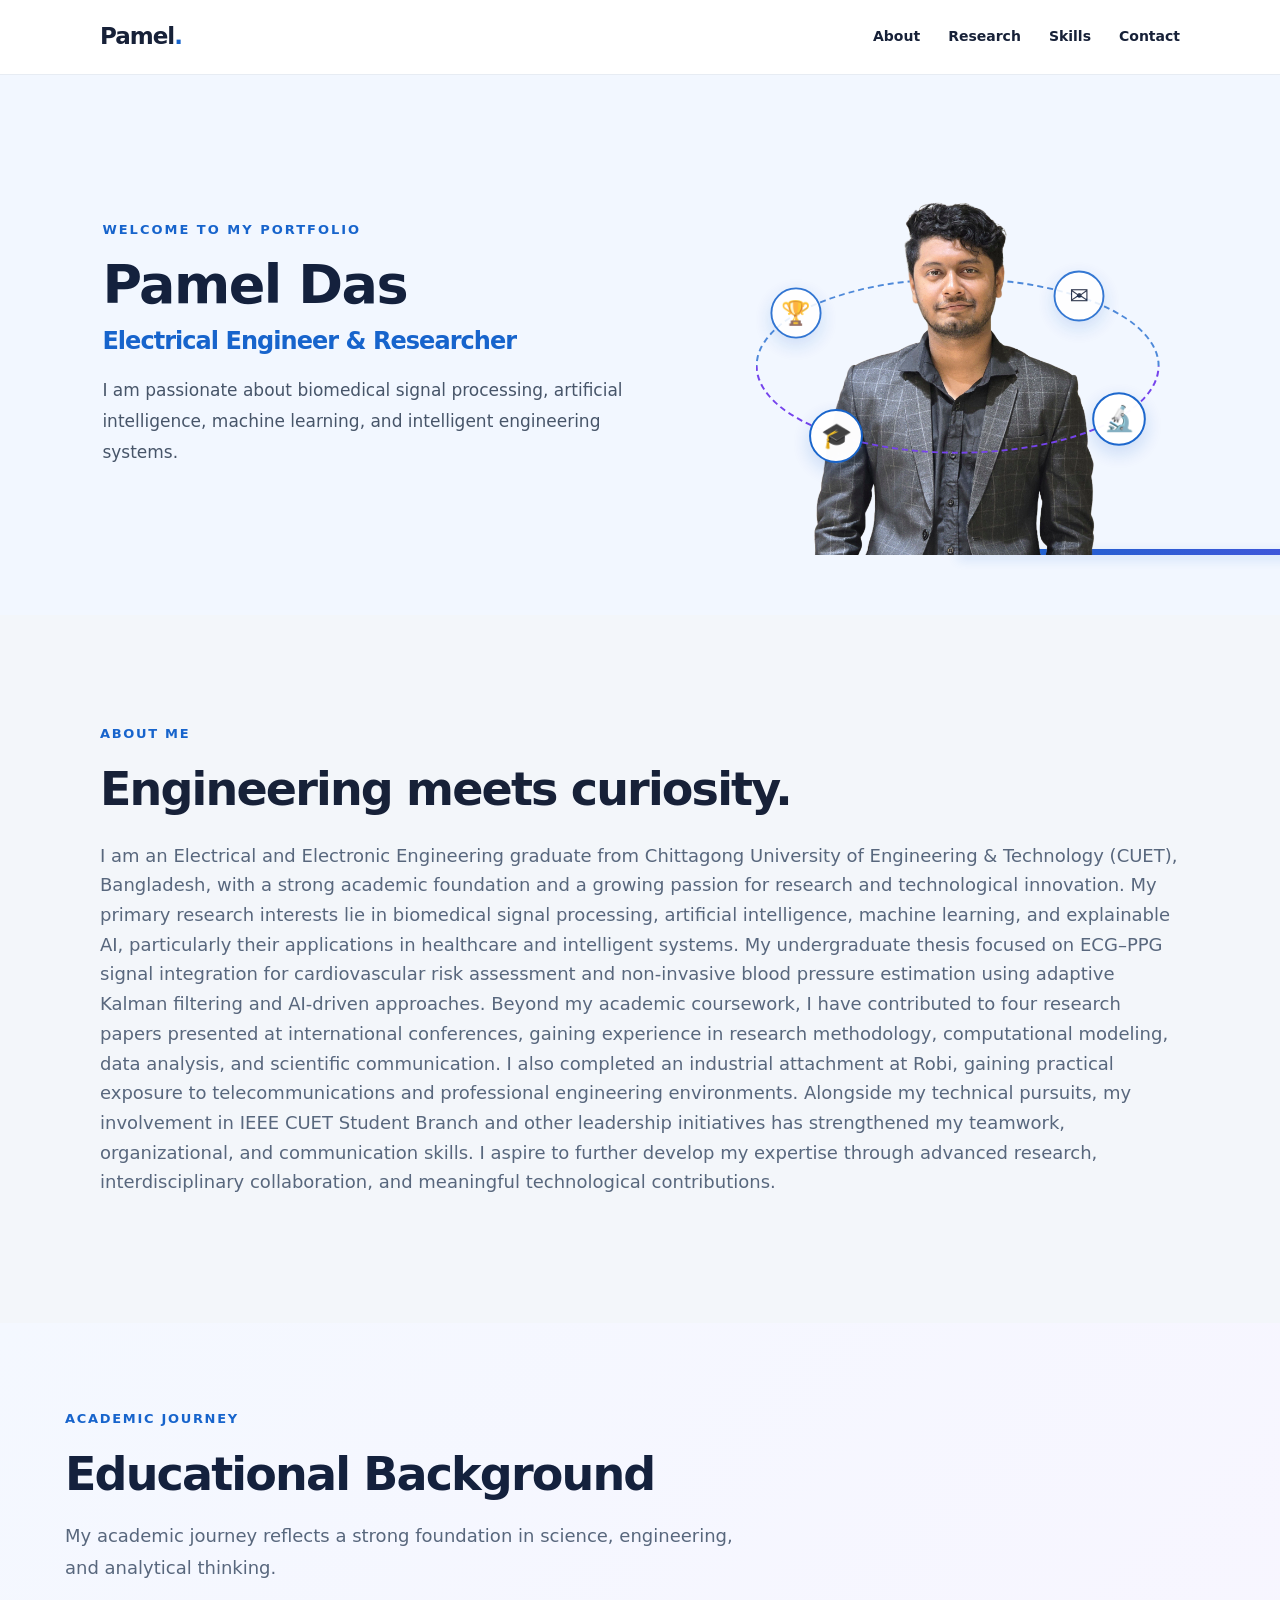
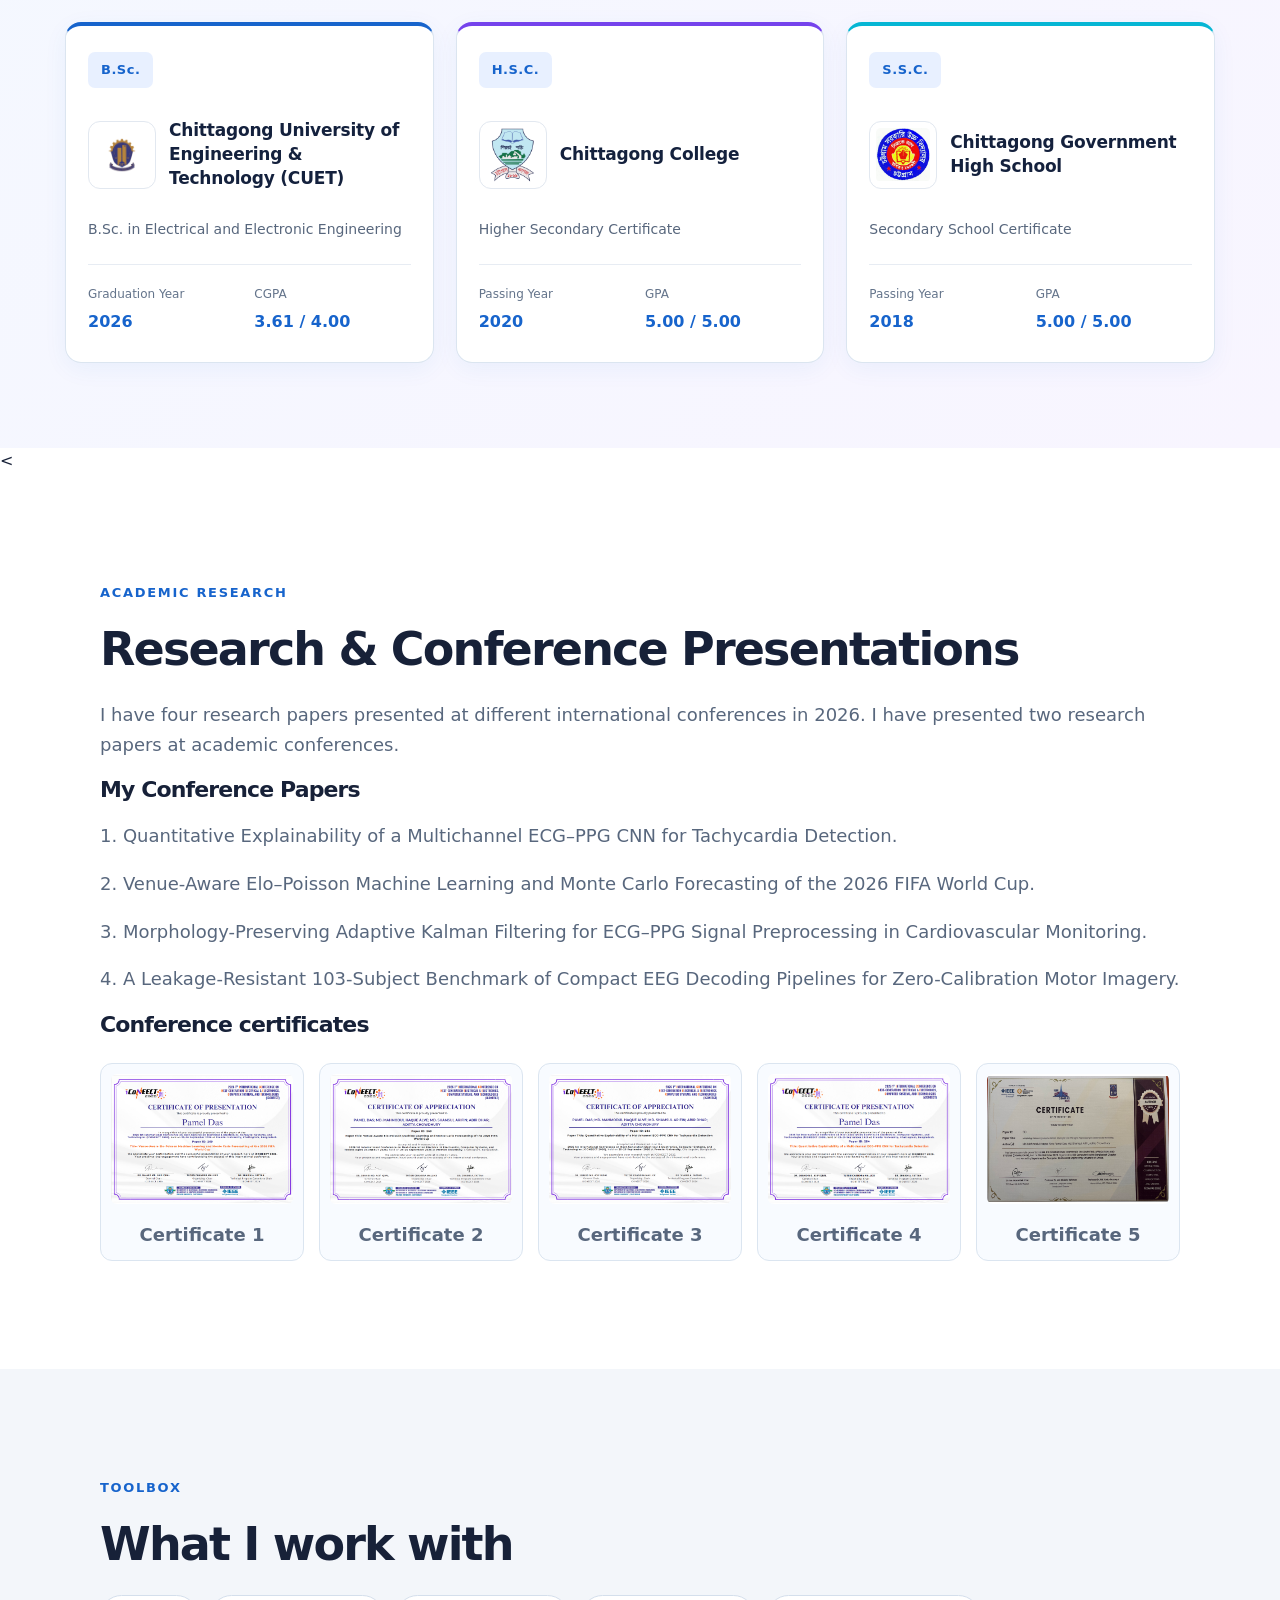
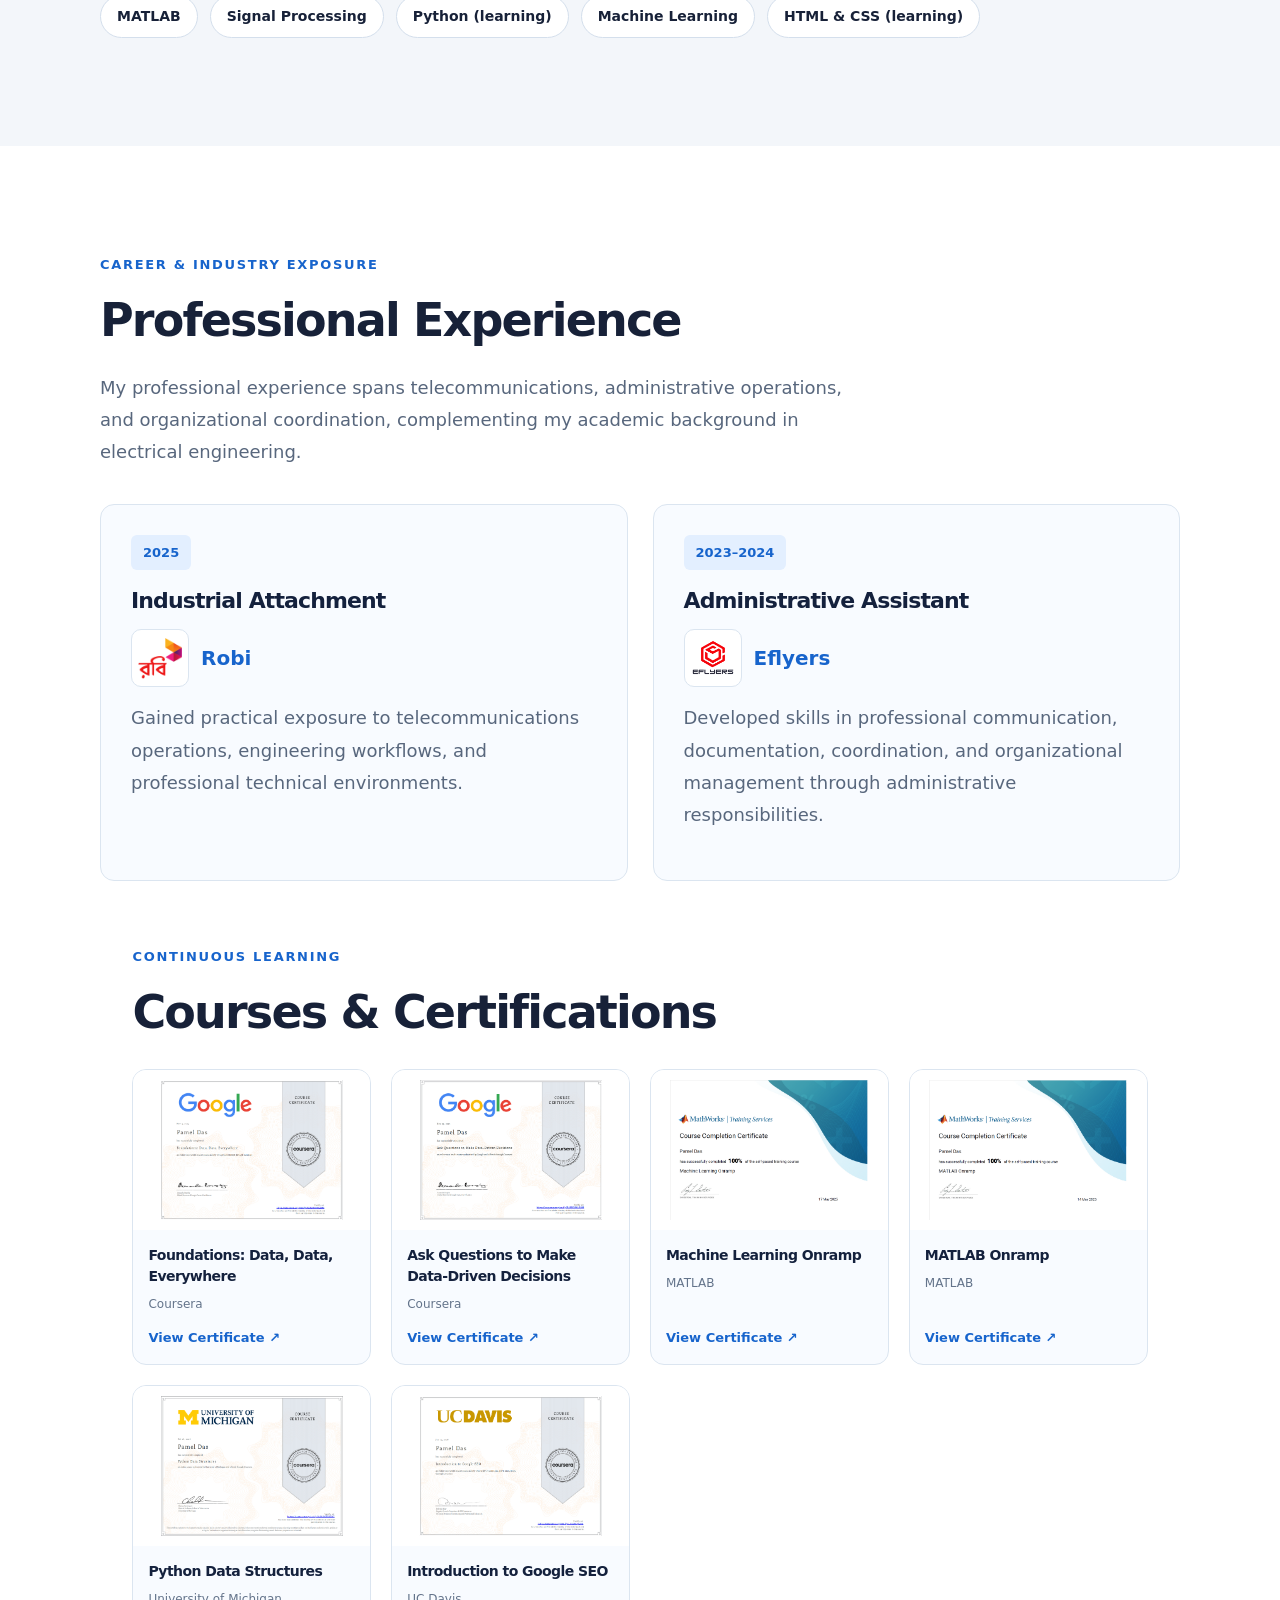
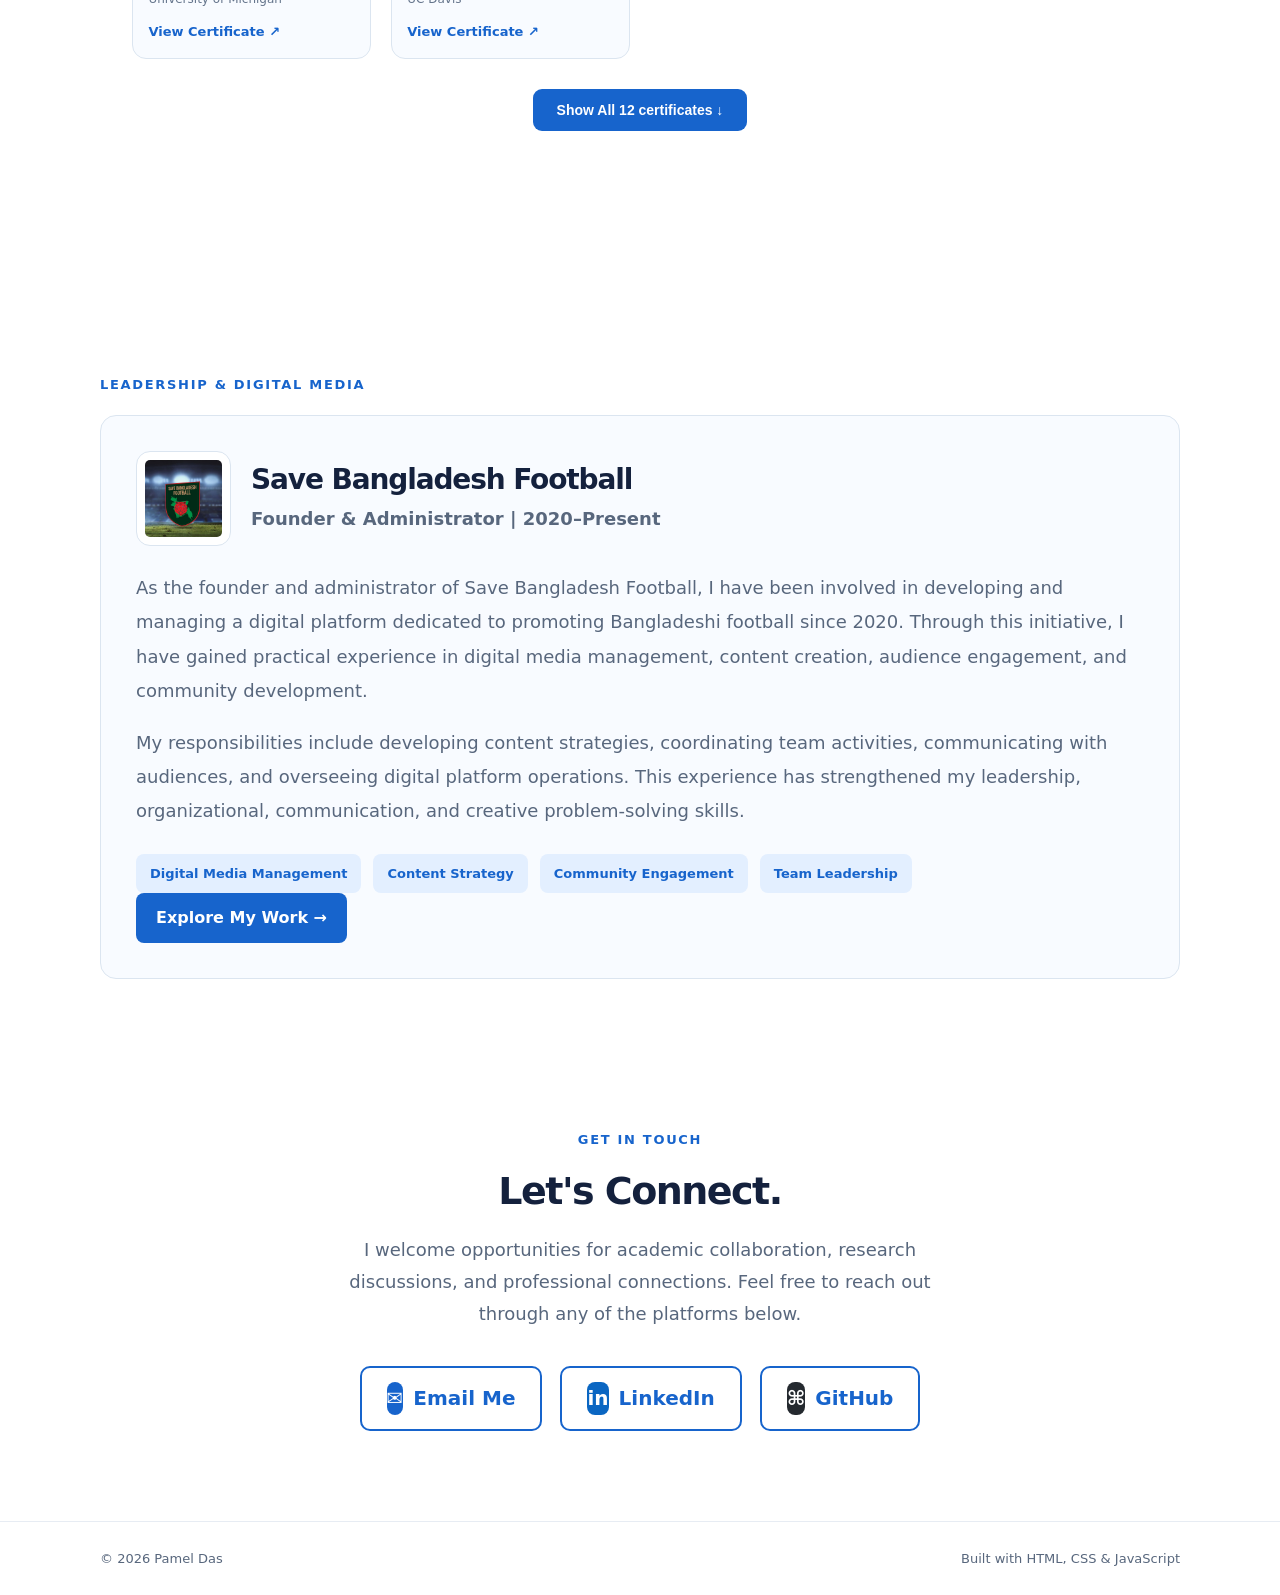
==== commit 0393c112: "academic journey" ====
--- a/index.html
+++ b/index.html
@@ -80,115 +80,125 @@
 Beyond my academic coursework, I have contributed to four research papers presented at international conferences, gaining experience in research methodology, computational modeling, data analysis, and scientific communication. I also completed an industrial attachment at Robi, gaining practical exposure to telecommunications and professional engineering environments. Alongside my technical pursuits, my involvement in IEEE CUET Student Branch and other leadership initiatives has strengthened my teamwork, organizational, and communication skills. I aspire to further develop my expertise through advanced research, interdisciplinary collaboration, and meaningful technological contributions.</p>
       </div>
     </section>
-    <!-- ==========================================
-     EDUCATIONAL BACKGROUND
-     ========================================== -->
+   <!-- EDUCATIONAL BACKGROUND - THREE HORIZONTAL CARDS -->
 
 <section id="education" class="section education-section">
-    <div class="container">
-
-        <p class="eyebrow">ACADEMIC JOURNEY</p>
-        <h2>Educational Background</h2>
-
-        <p class="education-intro">
-            My academic journey has provided me with a strong
-            foundation in science, engineering, analytical
-            thinking, and research.
+  <div class="container">
+
+    <p class="eyebrow">ACADEMIC JOURNEY</p>
+    <h2>Educational Background</h2>
+
+    <p class="education-intro">
+      My academic journey reflects a strong foundation in
+      science, engineering, and analytical thinking.
+    </p>
+
+    <div class="education-grid">
+
+      <!-- B.Sc. CARD -->
+      <article class="education-box">
+
+        <span class="education-level">B.Sc.</span>
+
+        <div class="education-school">
+          <img
+            src="Images/cuet-logo.png"
+            alt="CUET logo"
+            class="education-school-logo"
+          >
+
+          <h3>
+            Chittagong University of Engineering
+            &amp; Technology (CUET)
+          </h3>
+        </div>
+
+        <p class="education-program">
+          B.Sc. in Electrical and Electronic Engineering
         </p>
 
-        <div class="education-timeline">
-
-            <!-- B.Sc. -->
-            <article class="education-card education-featured">
-
-                <div class="education-marker">
-                    <span>01</span>
-                </div>
-
-                <div class="education-card-content">
-
-                    <div class="education-card-top">
-                        <span class="education-degree">
-                            Bachelor of Science (B.Sc.)
-                        </span>
-                        <span class="education-year">
-                            2026
-                        </span>
-                    </div>
-
-                    <h3>
-                        Electrical and Electronic Engineering
-                    </h3>
-
-                    <p class="education-institution">
-                        Chittagong University of Engineering
-                        &amp; Technology (CUET)
-                    </p>
-
-                    <div class="education-meta">
-                        <span>CGPA: 3.61 / 4.00</span>
-                    </div>
-
-                </div>
-            </article>
-
-            <!-- H.S.C. -->
-            <article class="education-card">
-
-                <div class="education-marker">
-                    <span>02</span>
-                </div>
-
-                <div class="education-card-content">
-
-                    <div class="education-card-top">
-                        <span class="education-degree">
-                            Higher Secondary Certificate (H.S.C.)
-                        </span>
-                        <span class="education-year">
-                            2020
-                        </span>
-                    </div>
-
-                    <h3>Chittagong College</h3>
-
-                    <div class="education-meta">
-                        <span>GPA: 5.00 / 5.00</span>
-                    </div>
-
-                </div>
-            </article>
-
-            <!-- S.S.C. -->
-            <article class="education-card">
-
-                <div class="education-marker">
-                    <span>03</span>
-                </div>
-
-                <div class="education-card-content">
-
-                    <div class="education-card-top">
-                        <span class="education-degree">
-                            Secondary School Certificate (S.S.C.)
-                        </span>
-                        <span class="education-year">
-                            2018
-                        </span>
-                    </div>
-
-                    <h3>Chittagong Government High School</h3>
-
-                    <div class="education-meta">
-                        <span>GPA: 5.00 / 5.00</span>
-                    </div>
-
-                </div>
-            </article>
-
-        </div>
+        <div class="education-details">
+          <div>
+            <span>Graduation Year</span>
+            <strong>2026</strong>
+          </div>
+
+          <div>
+            <span>CGPA</span>
+            <strong>3.61 / 4.00</strong>
+          </div>
+        </div>
+
+      </article>
+
+      <!-- H.S.C. CARD -->
+      <article class="education-box">
+
+        <span class="education-level">H.S.C.</span>
+
+        <div class="education-school">
+          <img
+            src="Images/chittagong-college-logo.png"
+            alt="Chittagong College logo"
+            class="education-school-logo"
+          >
+
+          <h3>Chittagong College</h3>
+        </div>
+
+        <p class="education-program">
+          Higher Secondary Certificate
+        </p>
+
+        <div class="education-details">
+          <div>
+            <span>Passing Year</span>
+            <strong>2020</strong>
+          </div>
+
+          <div>
+            <span>GPA</span>
+            <strong>5.00 / 5.00</strong>
+          </div>
+        </div>
+
+      </article>
+
+      <!-- S.S.C. CARD -->
+      <article class="education-box">
+
+        <span class="education-level">S.S.C.</span>
+
+        <div class="education-school">
+          <img
+            src="Images/cghs-logo.png"
+            alt="Chittagong Government High School logo"
+            class="education-school-logo"
+          >
+
+          <h3>Chittagong Government High School</h3>
+        </div>
+
+        <p class="education-program">
+          Secondary School Certificate
+        </p>
+
+        <div class="education-details">
+          <div>
+            <span>Passing Year</span>
+            <strong>2018</strong>
+          </div>
+
+          <div>
+            <span>GPA</span>
+            <strong>5.00 / 5.00</strong>
+          </div>
+        </div>
+
+      </article>
 
     </div>
+  </div>
 </section>
     < <section id="research" class="section container">
 
--- a/style.css
+++ b/style.css
@@ -1948,4 +1948,216 @@
 /* Hide horizontal overflow from extended line */
 body {
     overflow-x: clip;
+}
+/* ==========================================
+   EDUCATION - HORIZONTAL THREE CARD LAYOUT
+   ========================================== */
+
+.education-section {
+    padding: 85px 0;
+    background: linear-gradient(
+        135deg,
+        #f4f8ff 0%,
+        #f8f5ff 100%
+    );
+    scroll-margin-top: 90px;
+}
+
+.education-section .container {
+    width: min(1150px, calc(100% - 40px));
+    max-width: 1150px;
+}
+
+.education-section h2 {
+    color: #14213d;
+    margin-bottom: 16px;
+}
+
+.education-intro {
+    max-width: 700px;
+    color: #64748b;
+    line-height: 1.8;
+    margin-bottom: 38px;
+}
+
+/* THREE CARDS SIDE BY SIDE */
+
+.education-grid {
+    display: grid;
+    grid-template-columns: repeat(3, minmax(0, 1fr));
+    gap: 22px;
+    align-items: stretch;
+}
+
+/* INDIVIDUAL CARD */
+
+.education-box {
+    display: flex;
+    flex-direction: column;
+    min-width: 0;
+    height: 100%;
+
+    padding: 26px 22px;
+
+    background: #ffffff;
+    border: 1px solid #dbe5f0;
+    border-top: 4px solid #1764cc;
+    border-radius: 16px;
+
+    box-shadow: 0 6px 24px rgba(23, 100, 204, 0.06);
+
+    transition:
+        transform 0.3s ease,
+        box-shadow 0.3s ease;
+}
+
+.education-box:nth-child(2) {
+    border-top-color: #7543ec;
+}
+
+.education-box:nth-child(3) {
+    border-top-color: #06b6d4;
+}
+
+.education-box:hover {
+    transform: translateY(-6px);
+    box-shadow: 0 14px 32px rgba(23, 100, 204, 0.13);
+}
+
+/* DEGREE LABEL */
+
+.education-level {
+    display: inline-block;
+    align-self: flex-start;
+
+    padding: 7px 13px;
+    margin-bottom: 22px;
+
+    background: #e8f0ff;
+    color: #1764cc;
+
+    font-size: 13px;
+    font-weight: 800;
+    letter-spacing: 0.5px;
+    border-radius: 7px;
+}
+
+/* LOGO BESIDE INSTITUTION NAME */
+
+.education-school {
+    display: flex;
+    align-items: center;
+    gap: 13px;
+
+    min-height: 90px;
+    margin-bottom: 18px;
+}
+
+.education-school-logo {
+    display: block;
+    flex-shrink: 0;
+
+    width: 68px;
+    height: 68px;
+
+    object-fit: contain;
+    background: #ffffff;
+    padding: 6px;
+
+    border: 1px solid #e2e8f0;
+    border-radius: 12px;
+}
+
+.education-school h3 {
+    margin: 0;
+    min-width: 0;
+
+    font-size: 17px;
+    line-height: 1.4;
+    letter-spacing: -0.2px;
+    color: #14213d;
+}
+
+/* DEGREE DESCRIPTION */
+
+.education-program {
+    color: #58677d;
+    font-size: 14px !important;
+    line-height: 1.7;
+
+    margin: 0 0 22px;
+}
+
+/* YEAR AND GPA AT BOTTOM */
+
+.education-details {
+    display: grid;
+    grid-template-columns: repeat(2, minmax(0, 1fr));
+    gap: 10px;
+
+    margin-top: auto;
+    padding-top: 20px;
+    border-top: 1px solid #e7ecf3;
+}
+
+.education-details div {
+    display: flex;
+    flex-direction: column;
+    gap: 5px;
+    min-width: 0;
+}
+
+.education-details span {
+    color: #64748b;
+    font-size: 12px;
+}
+
+.education-details strong {
+    color: #1764cc;
+    font-size: 16px;
+    font-weight: 800;
+}
+
+/* TABLET */
+
+@media (max-width: 950px) {
+    .education-grid {
+        grid-template-columns: repeat(2, minmax(0, 1fr));
+    }
+}
+
+/* MOBILE */
+
+@media (max-width: 600px) {
+    .education-section {
+        padding: 60px 0;
+    }
+
+    .education-grid {
+        grid-template-columns: 1fr;
+        gap: 18px;
+    }
+
+    .education-box {
+        padding: 24px 20px;
+    }
+
+    .education-school {
+        min-height: 0;
+    }
+
+    .education-school-logo {
+        width: 60px;
+        height: 60px;
+    }
+
+    .education-school h3 {
+        font-size: 17px;
+    }
+}
+
+@media (prefers-reduced-motion: reduce) {
+    .education-box {
+        transition: none;
+    }
 }
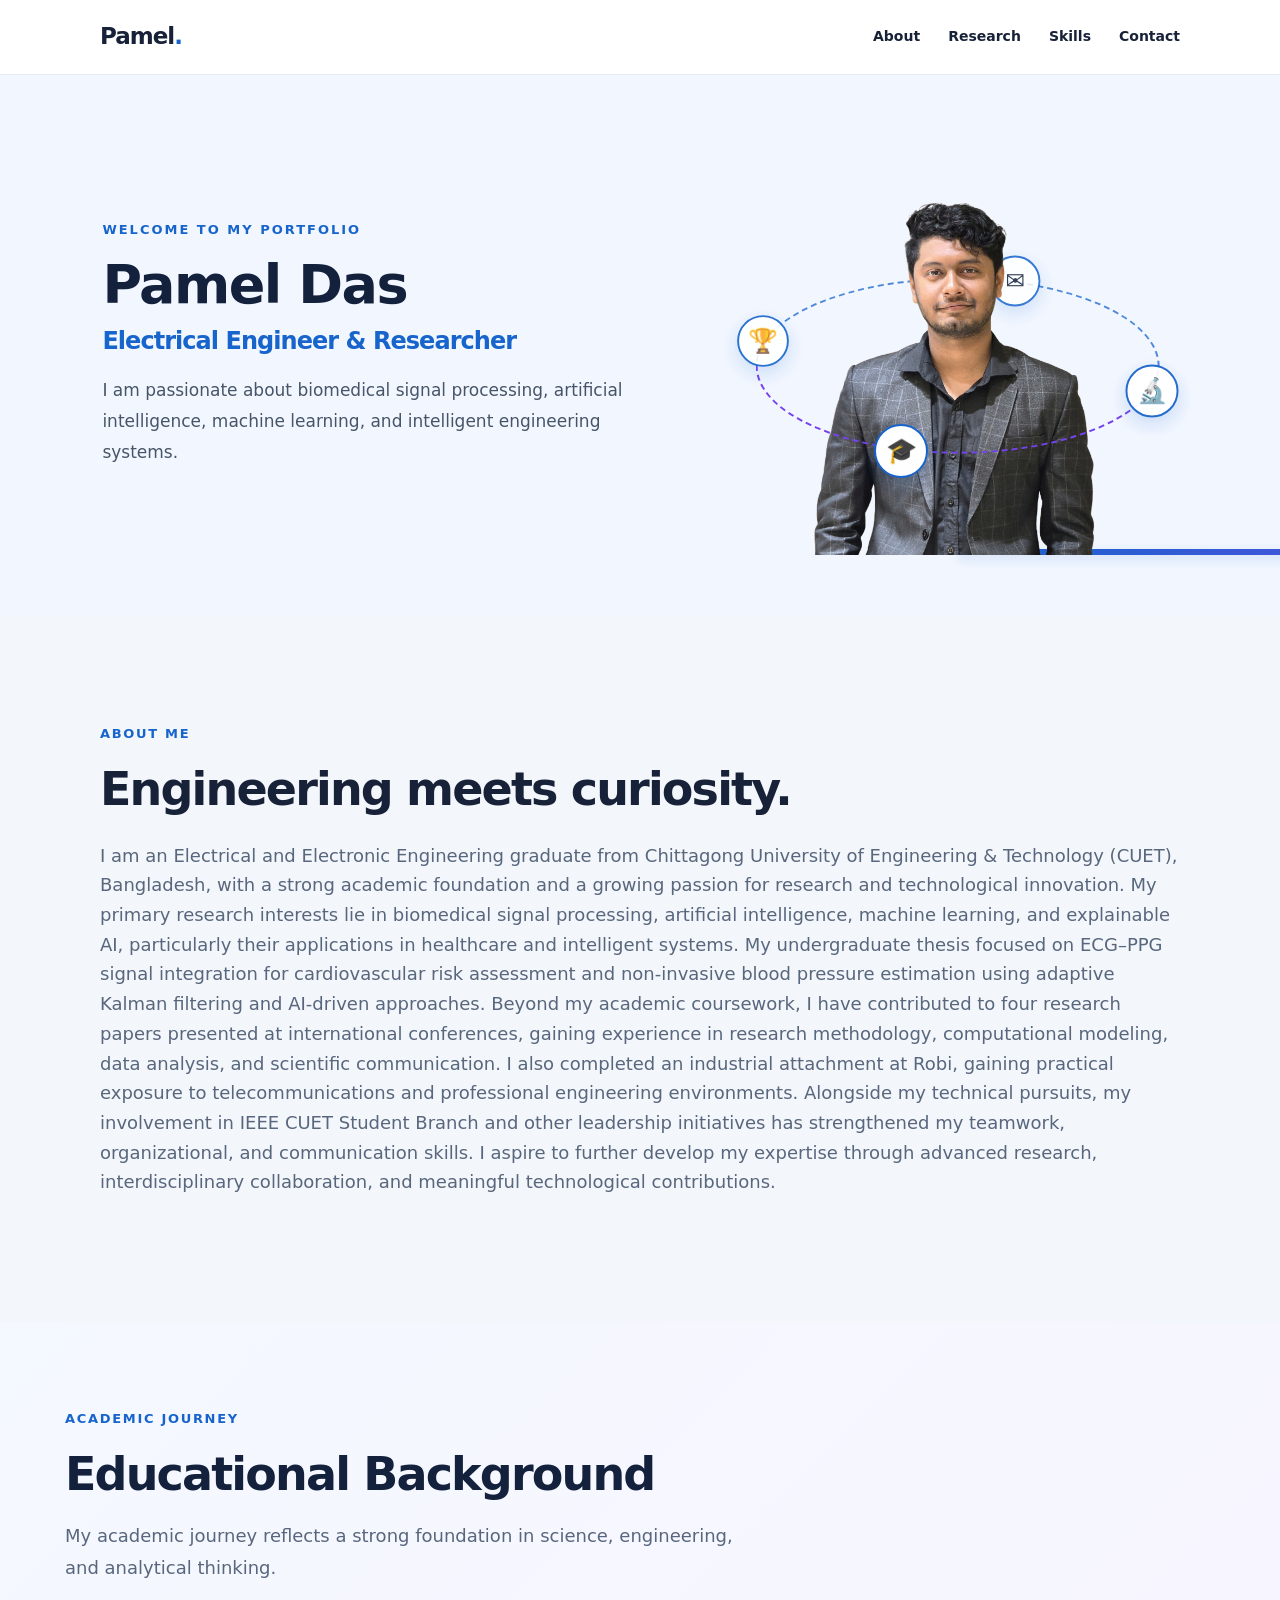
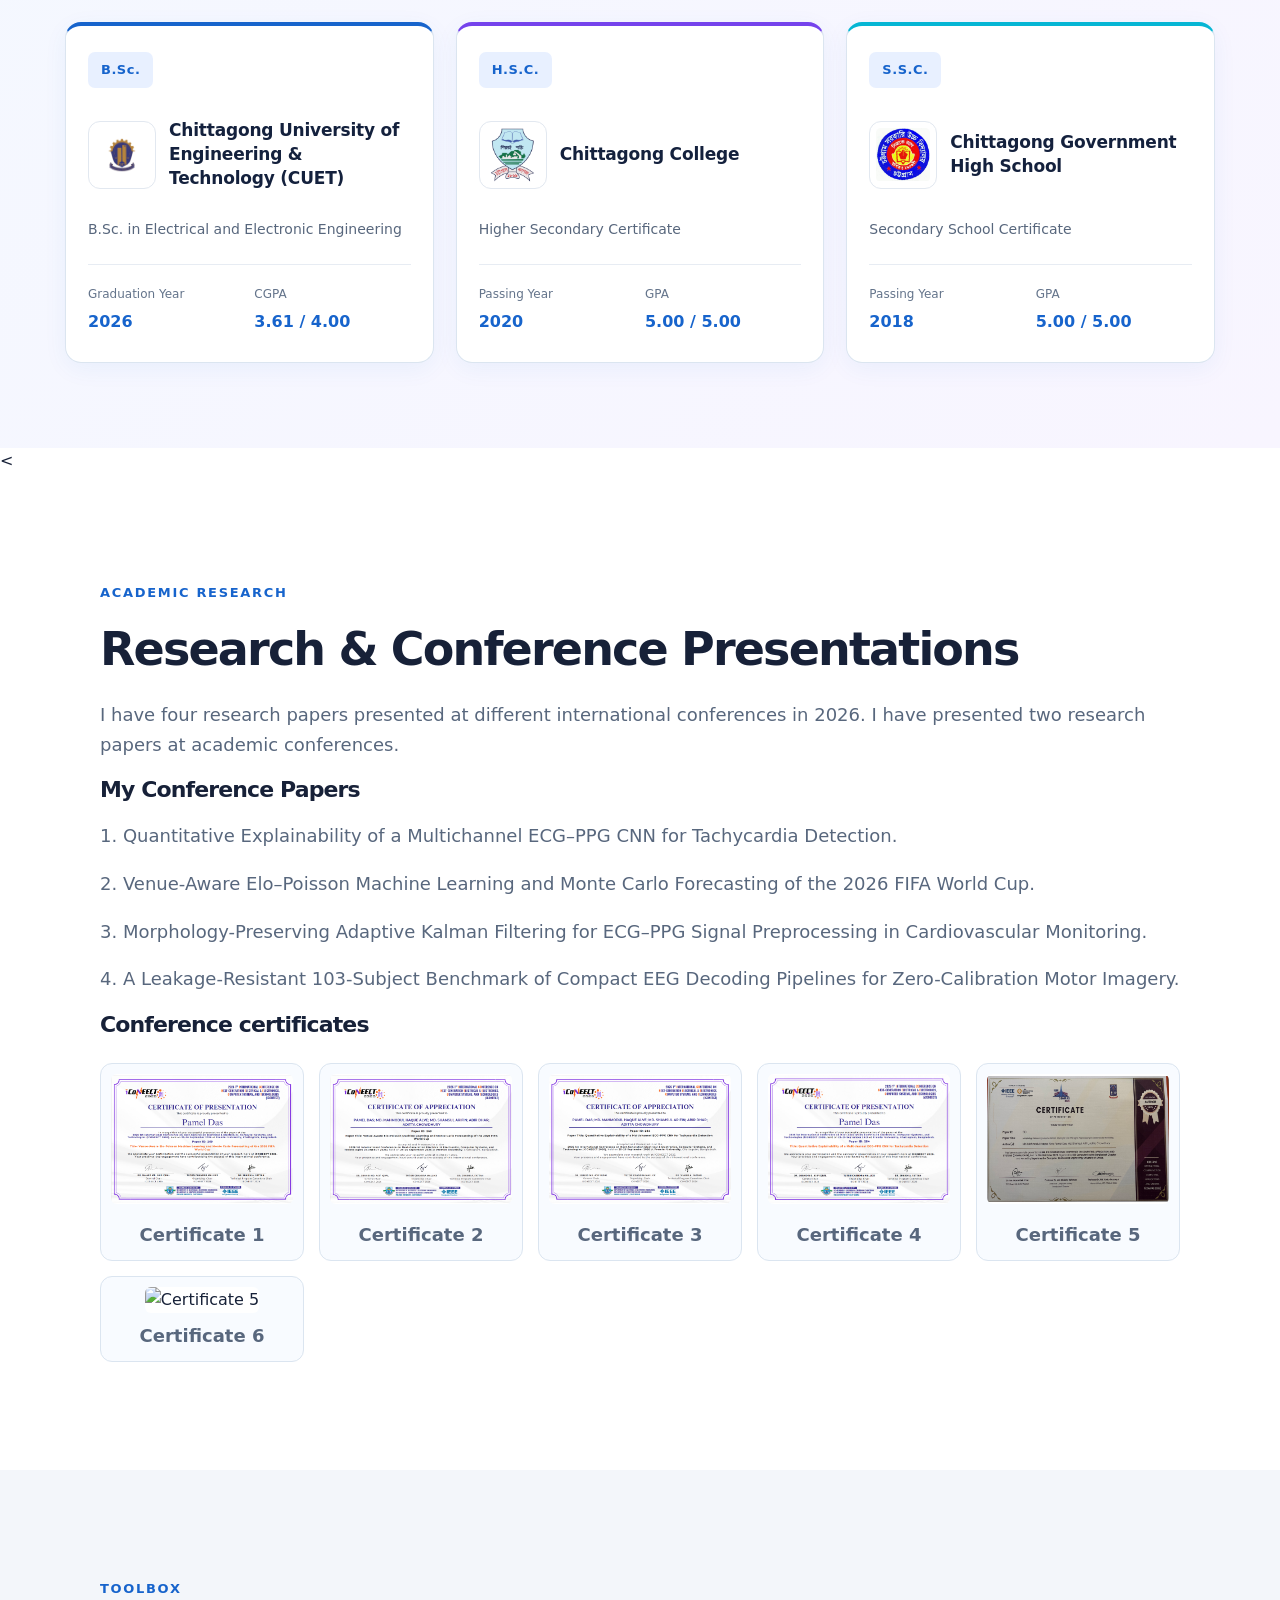
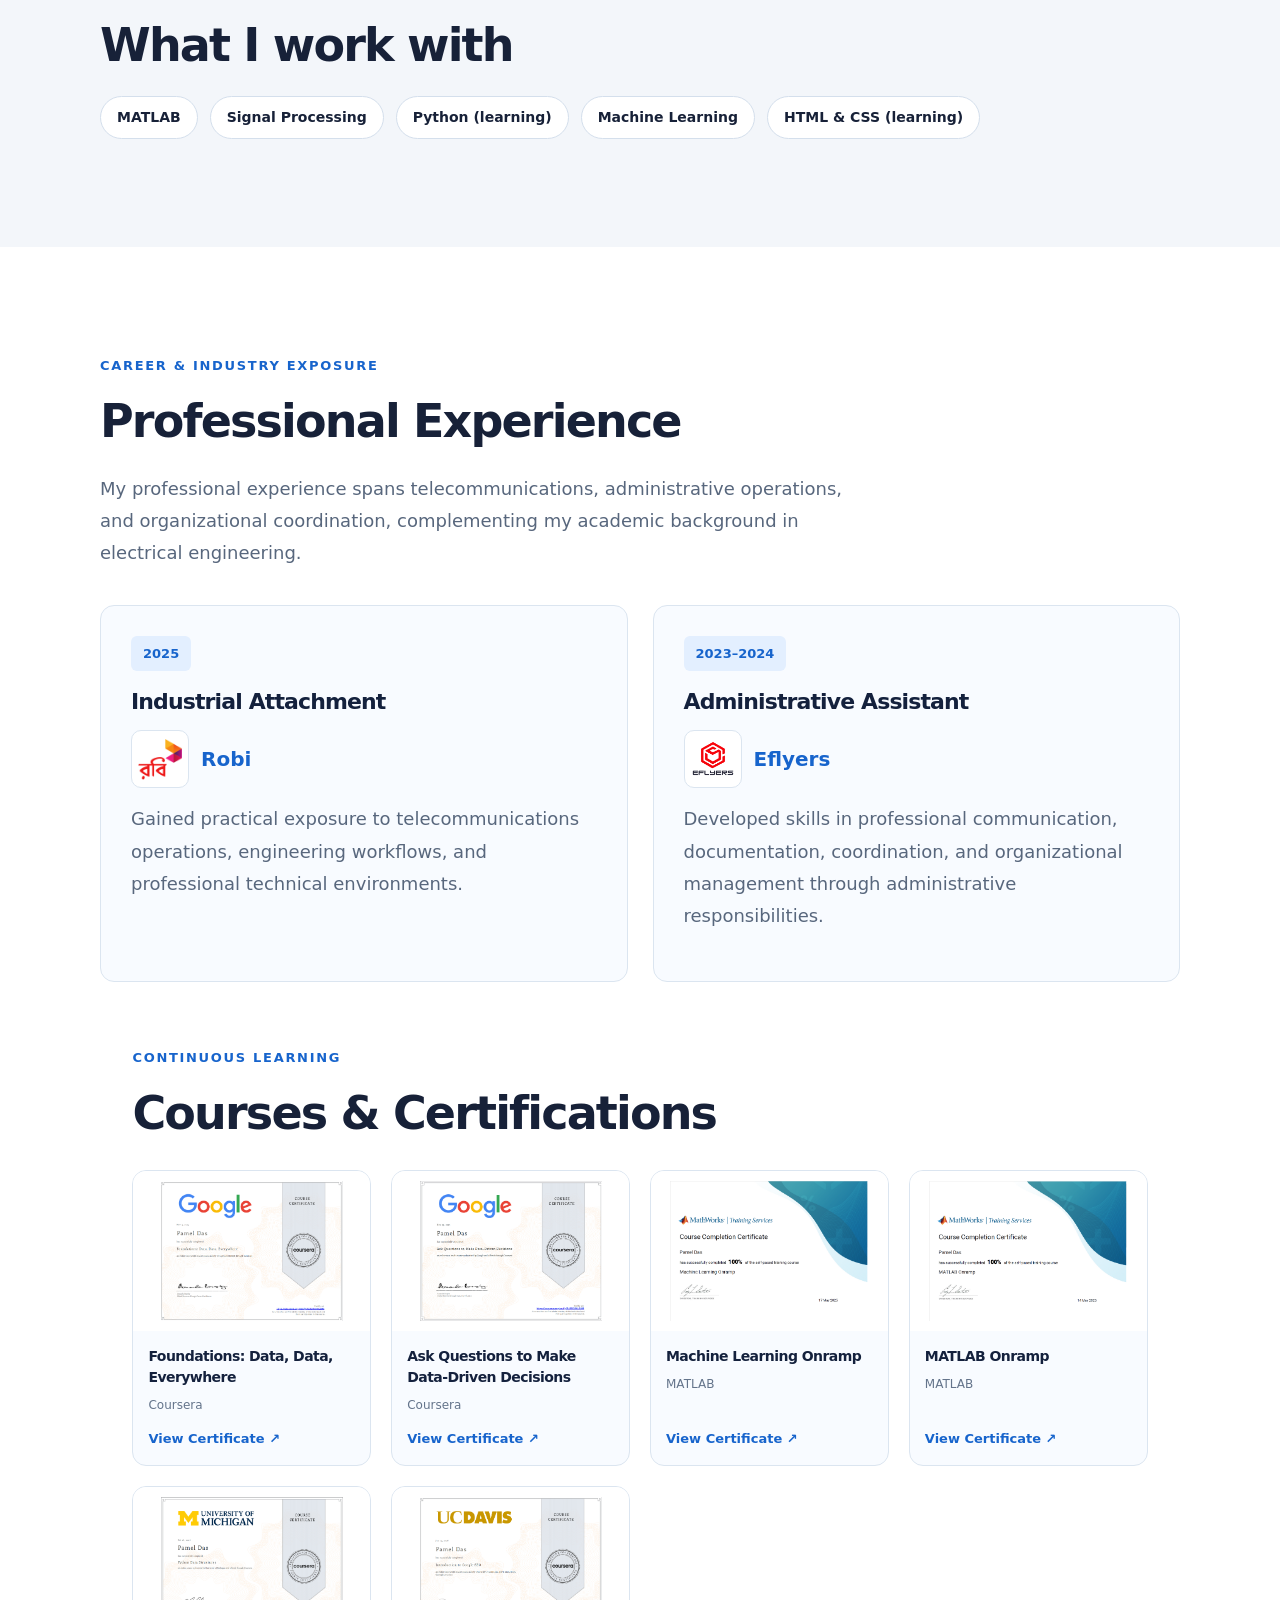
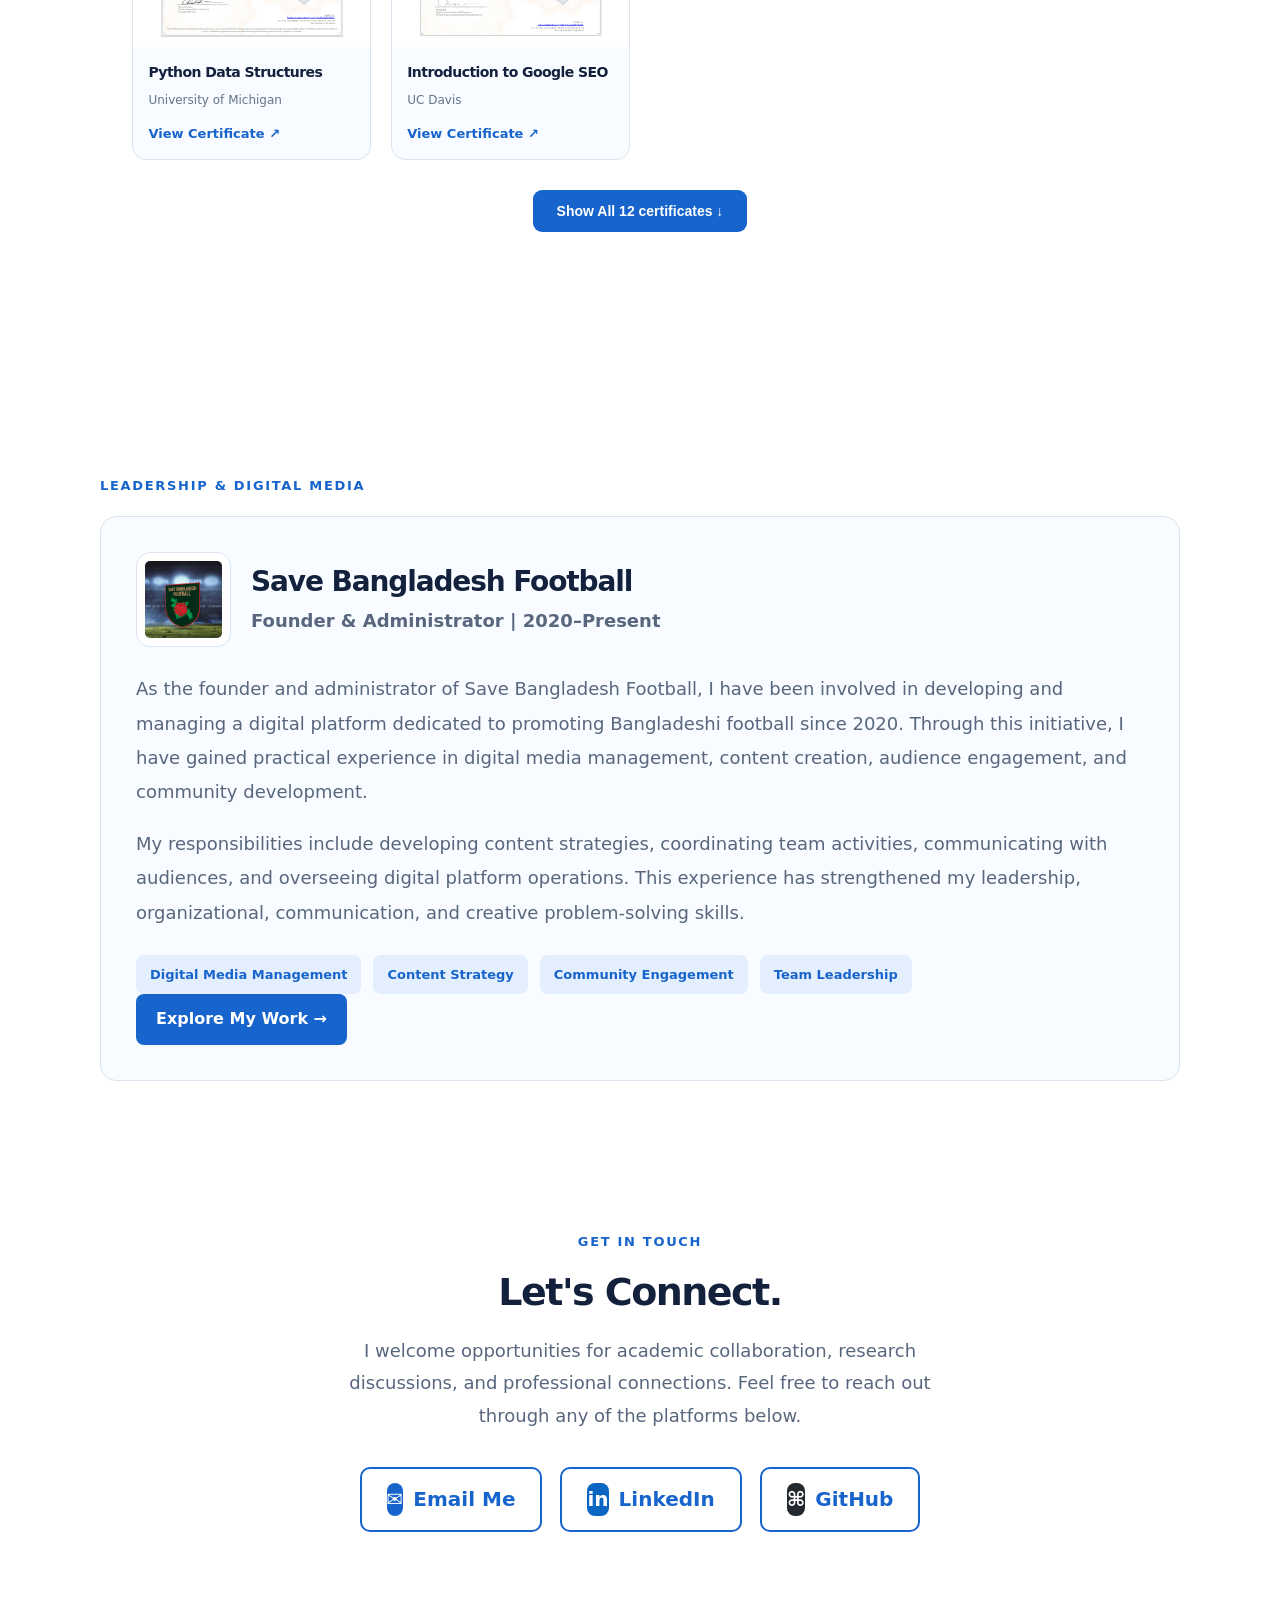
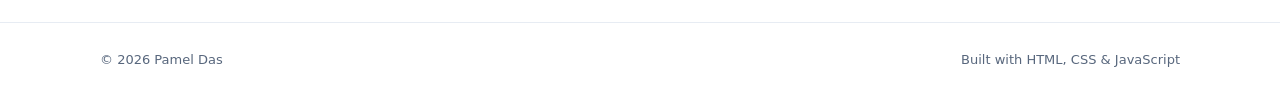
==== commit 50256749: "certificate addition" ====
--- a/index.html
+++ b/index.html
@@ -254,7 +254,10 @@
         <img src="/certificates/Certificate-5.png" alt="Certificate 5">
         <p>Certificate 5</p>
     </a>
-
+ <a href="/certificates/Certificate-6.png" target="_blank">
+        <img src="/certificates/Certificate-6.png" alt="Certificate 5">
+        <p>Certificate 6</p>
+    </a>
 </div>
 
 
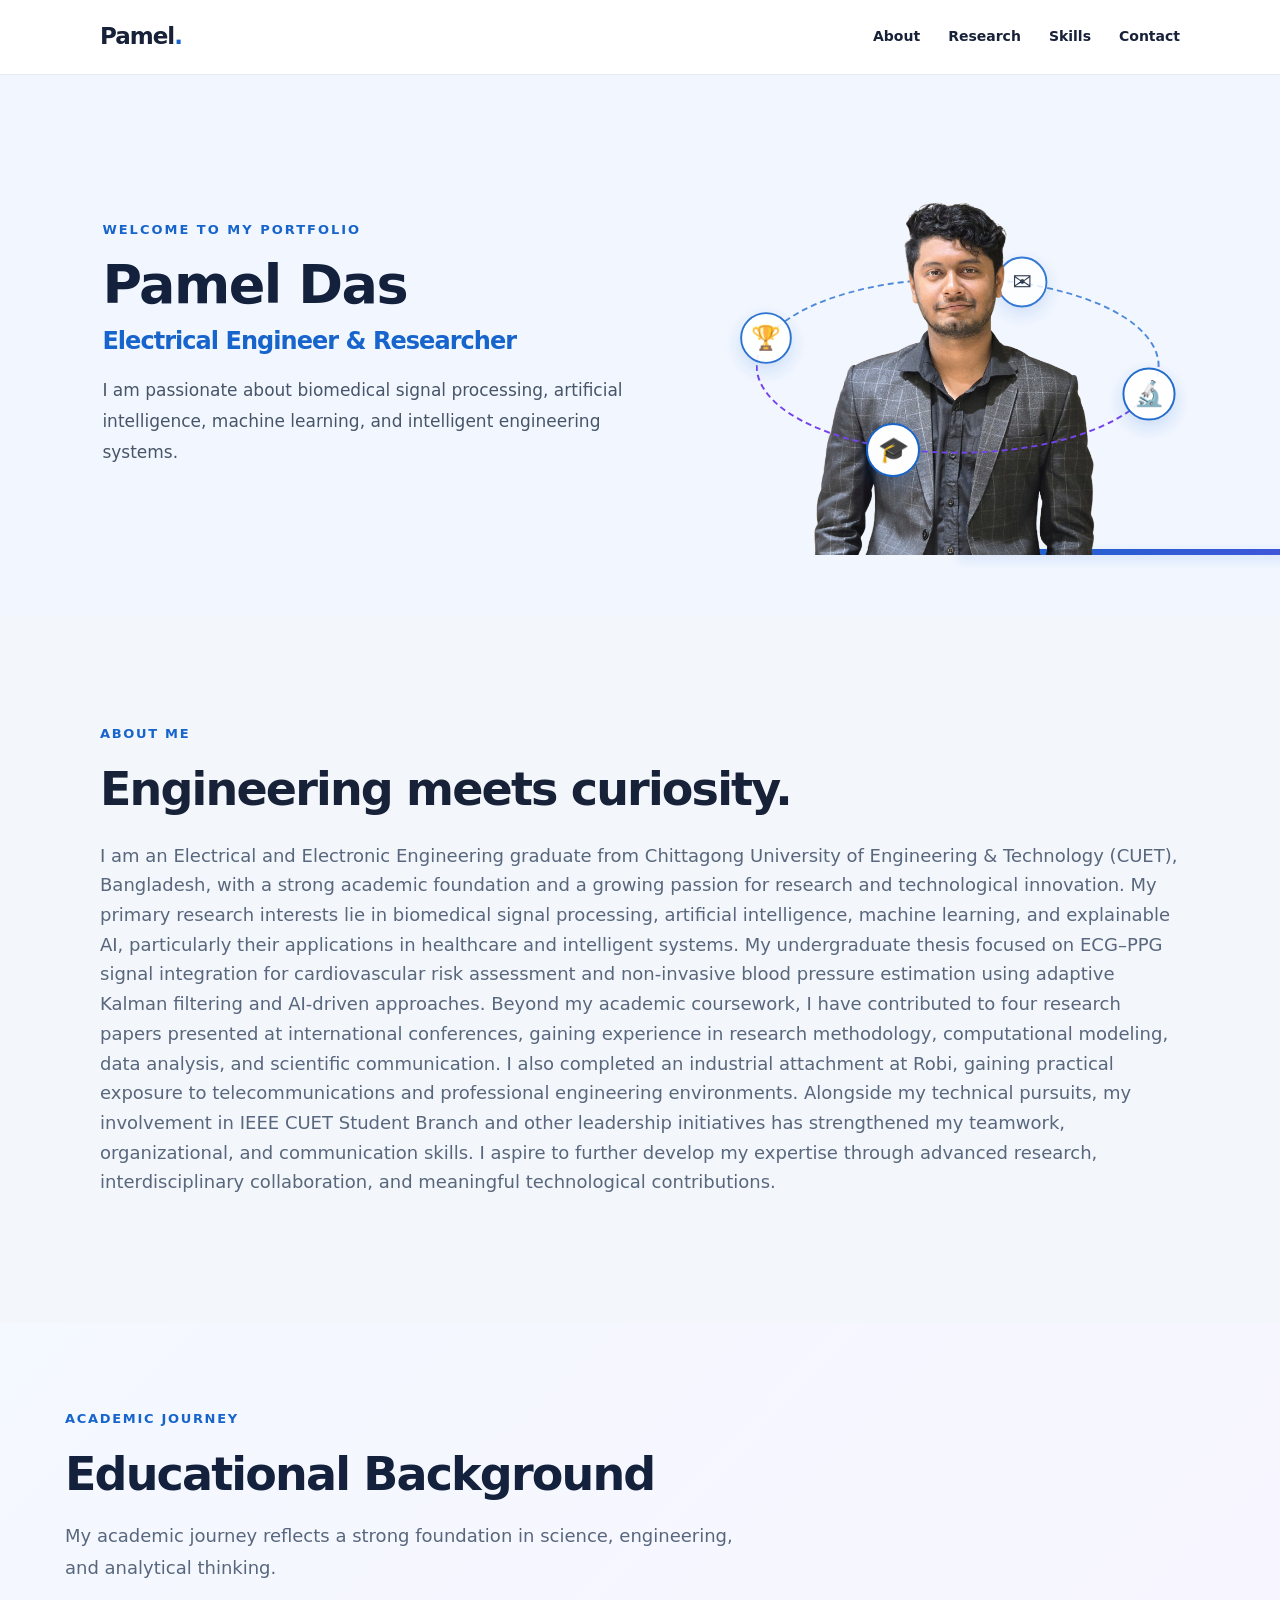
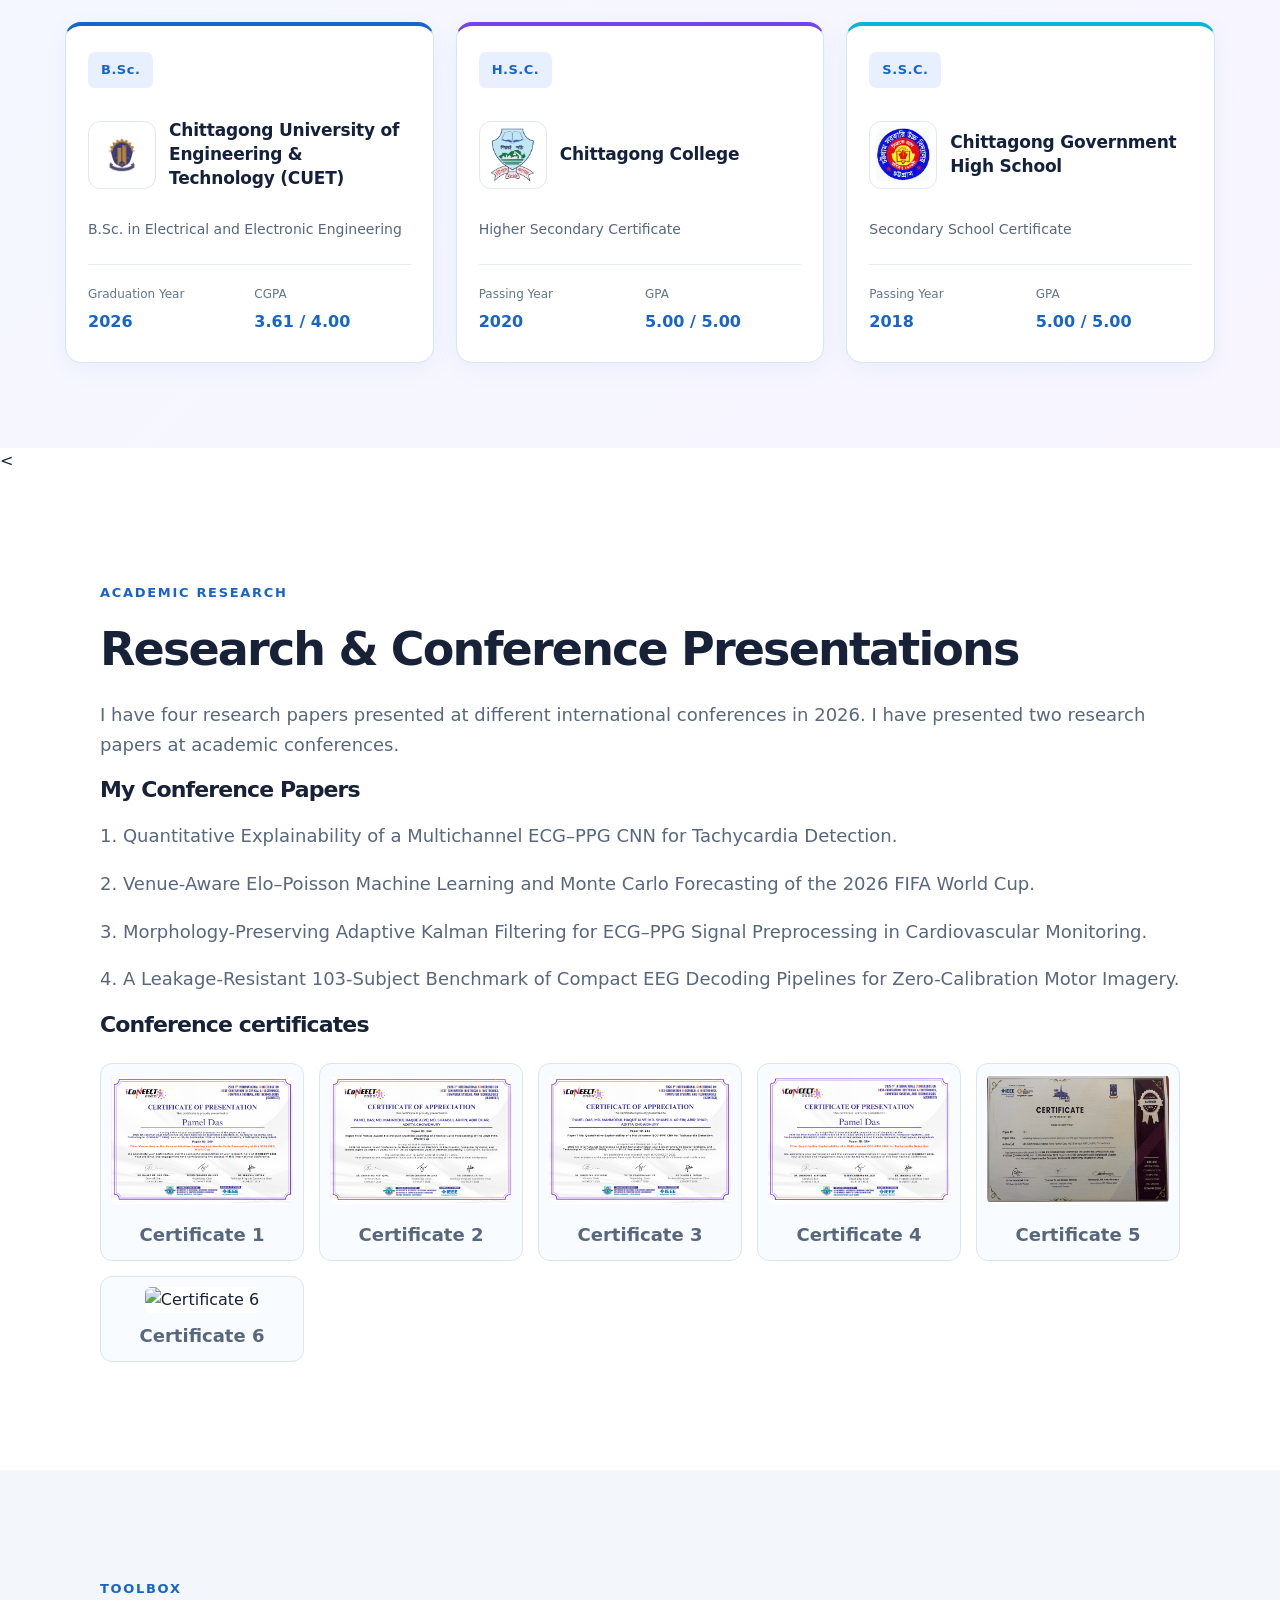
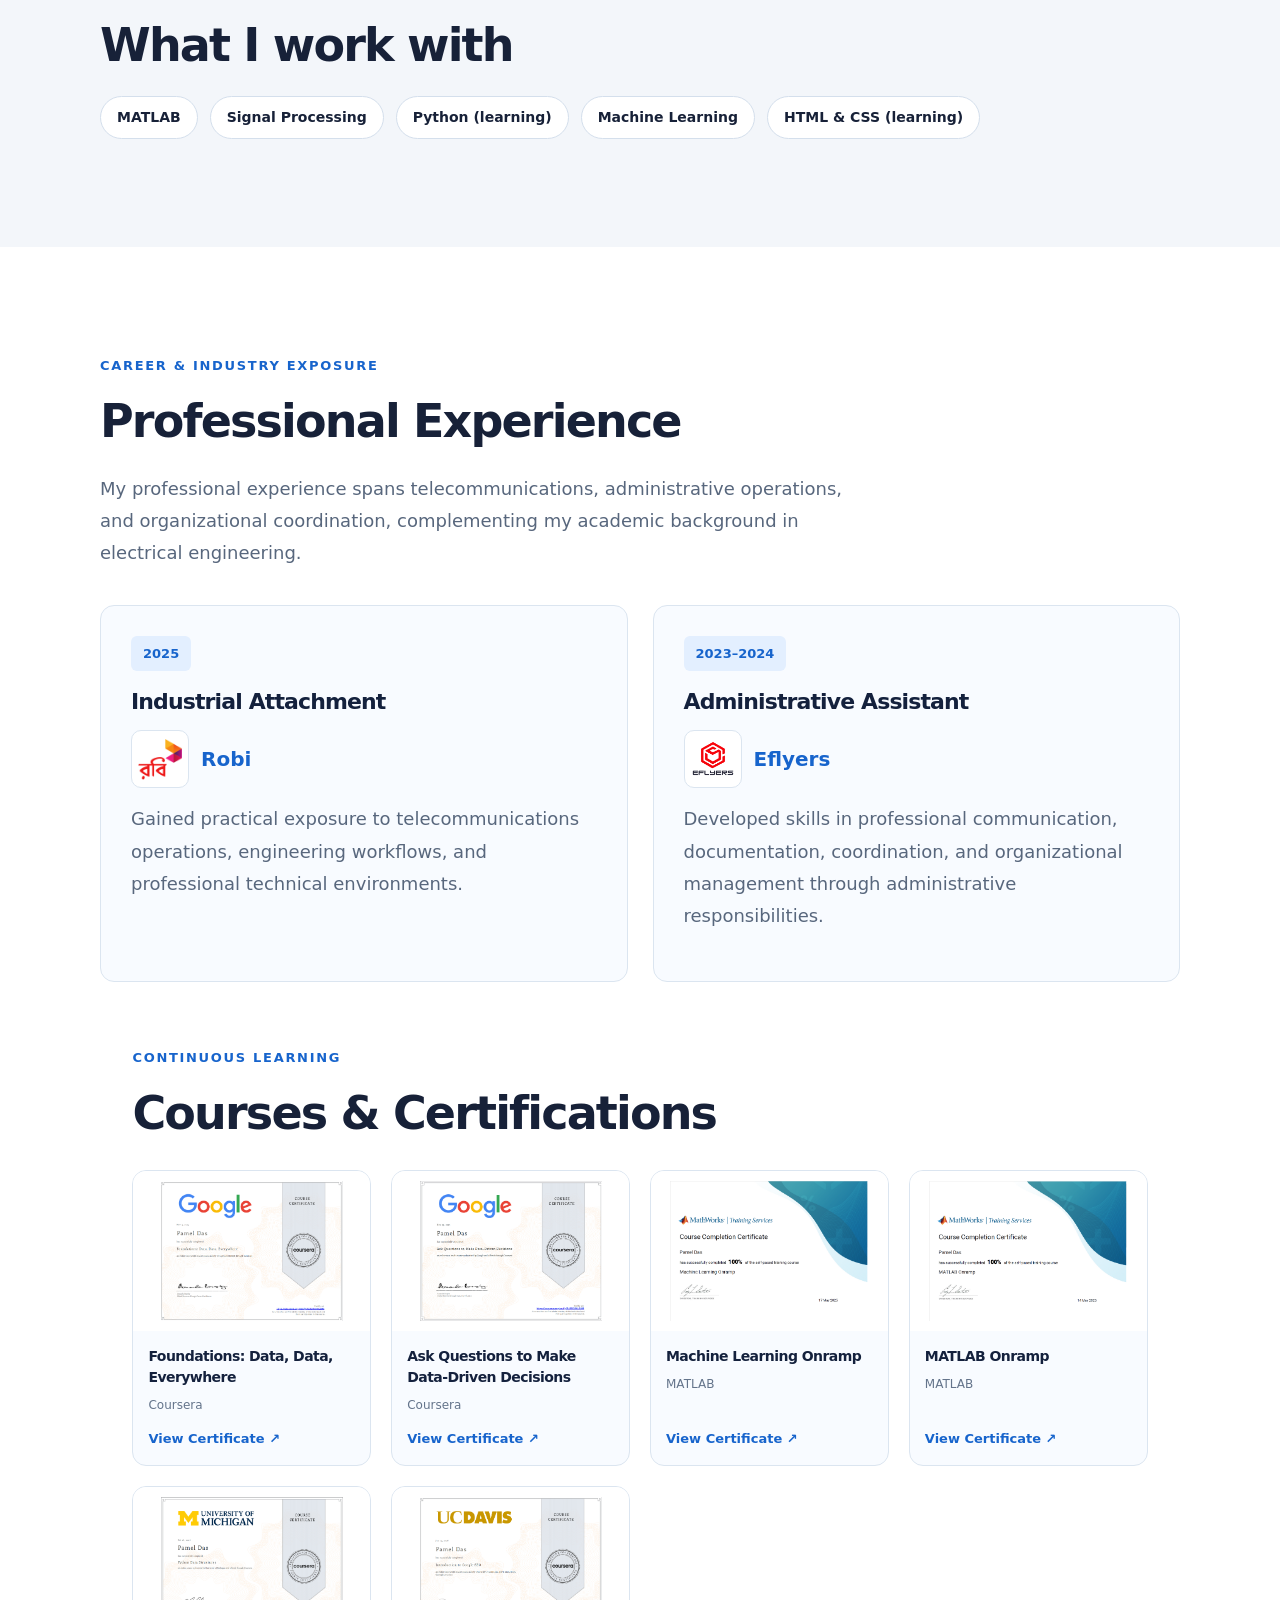
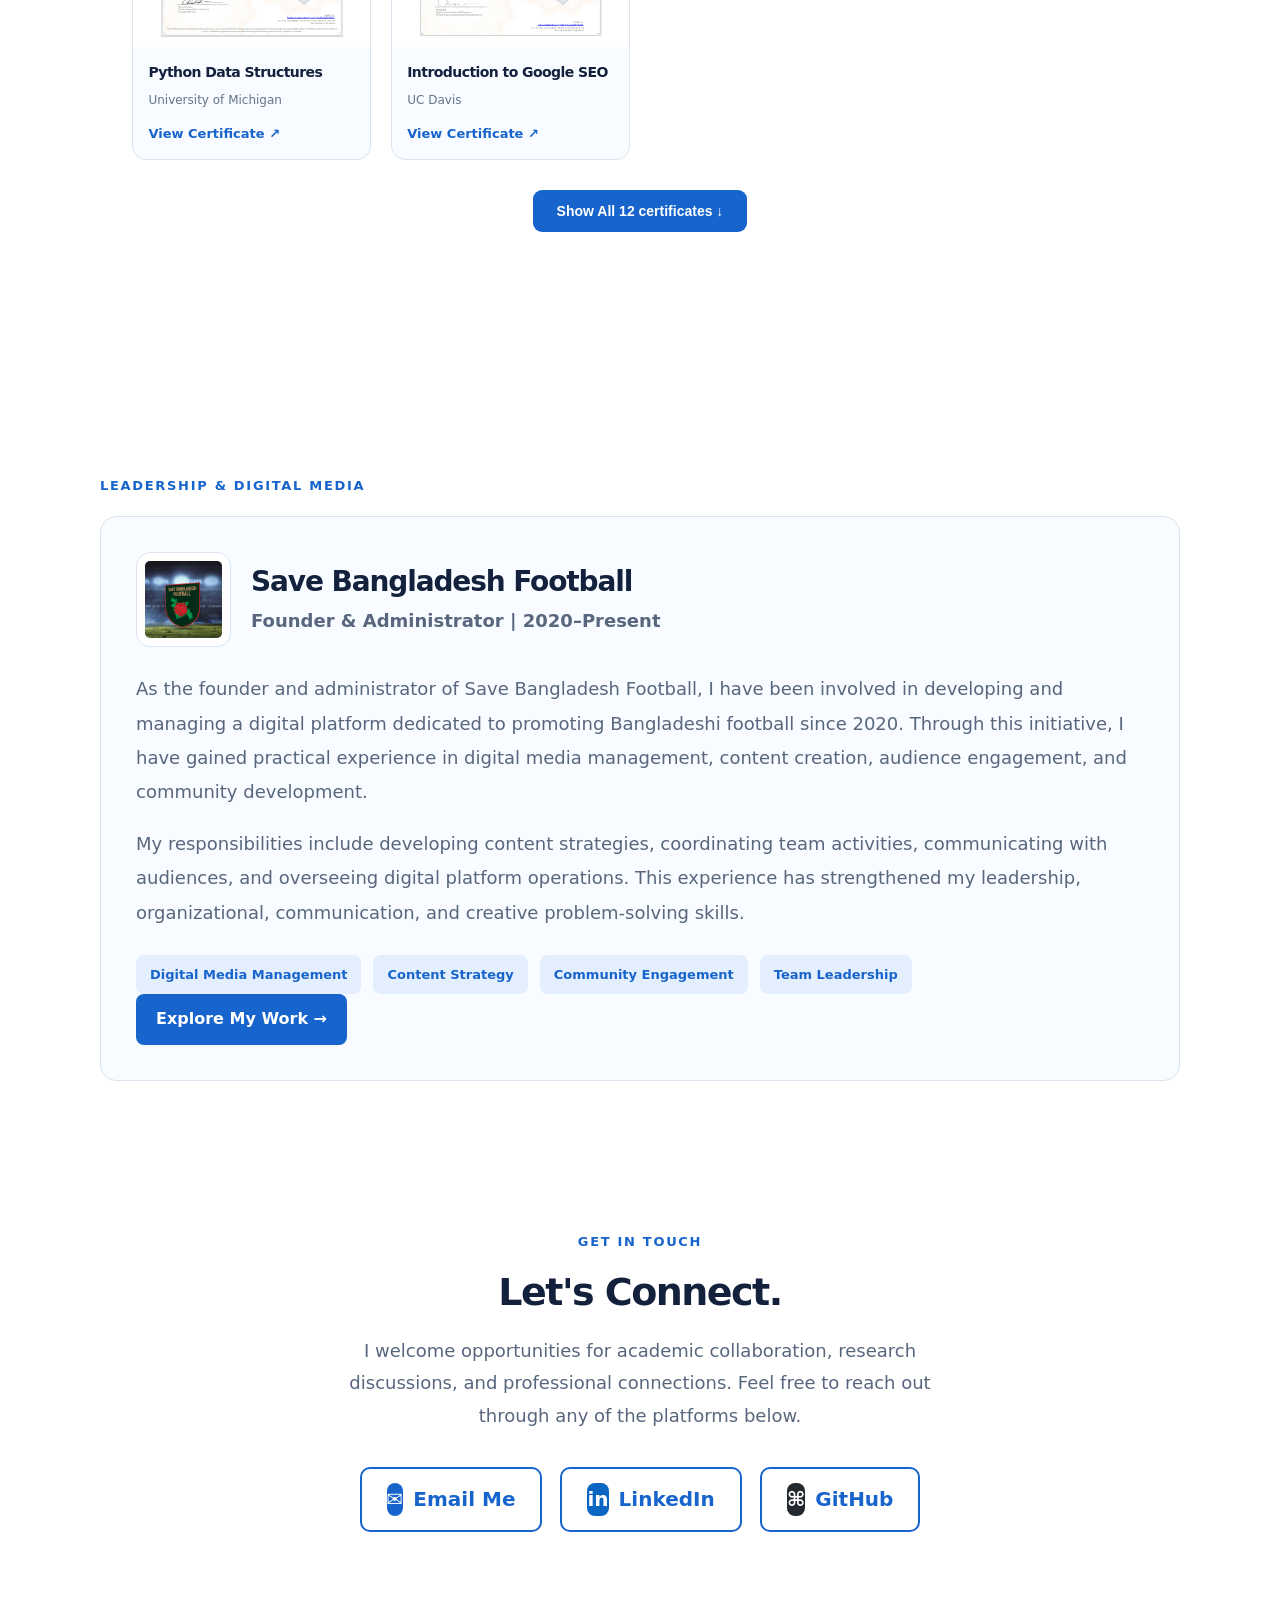
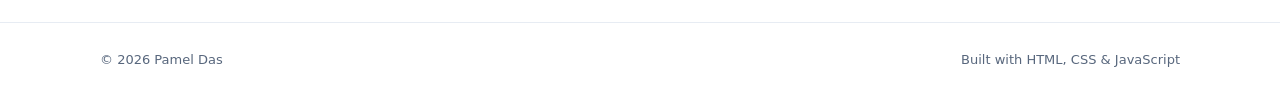
==== commit b192564a: "fixing certificate mark up" ====
--- a/index.html
+++ b/index.html
@@ -255,7 +255,7 @@
         <p>Certificate 5</p>
     </a>
  <a href="/certificates/Certificate-6.png" target="_blank">
-        <img src="/certificates/Certificate-6.png" alt="Certificate 5">
+        <img src="/certificates/Certificate-6.png" alt="Certificate 6">
         <p>Certificate 6</p>
     </a>
 </div>
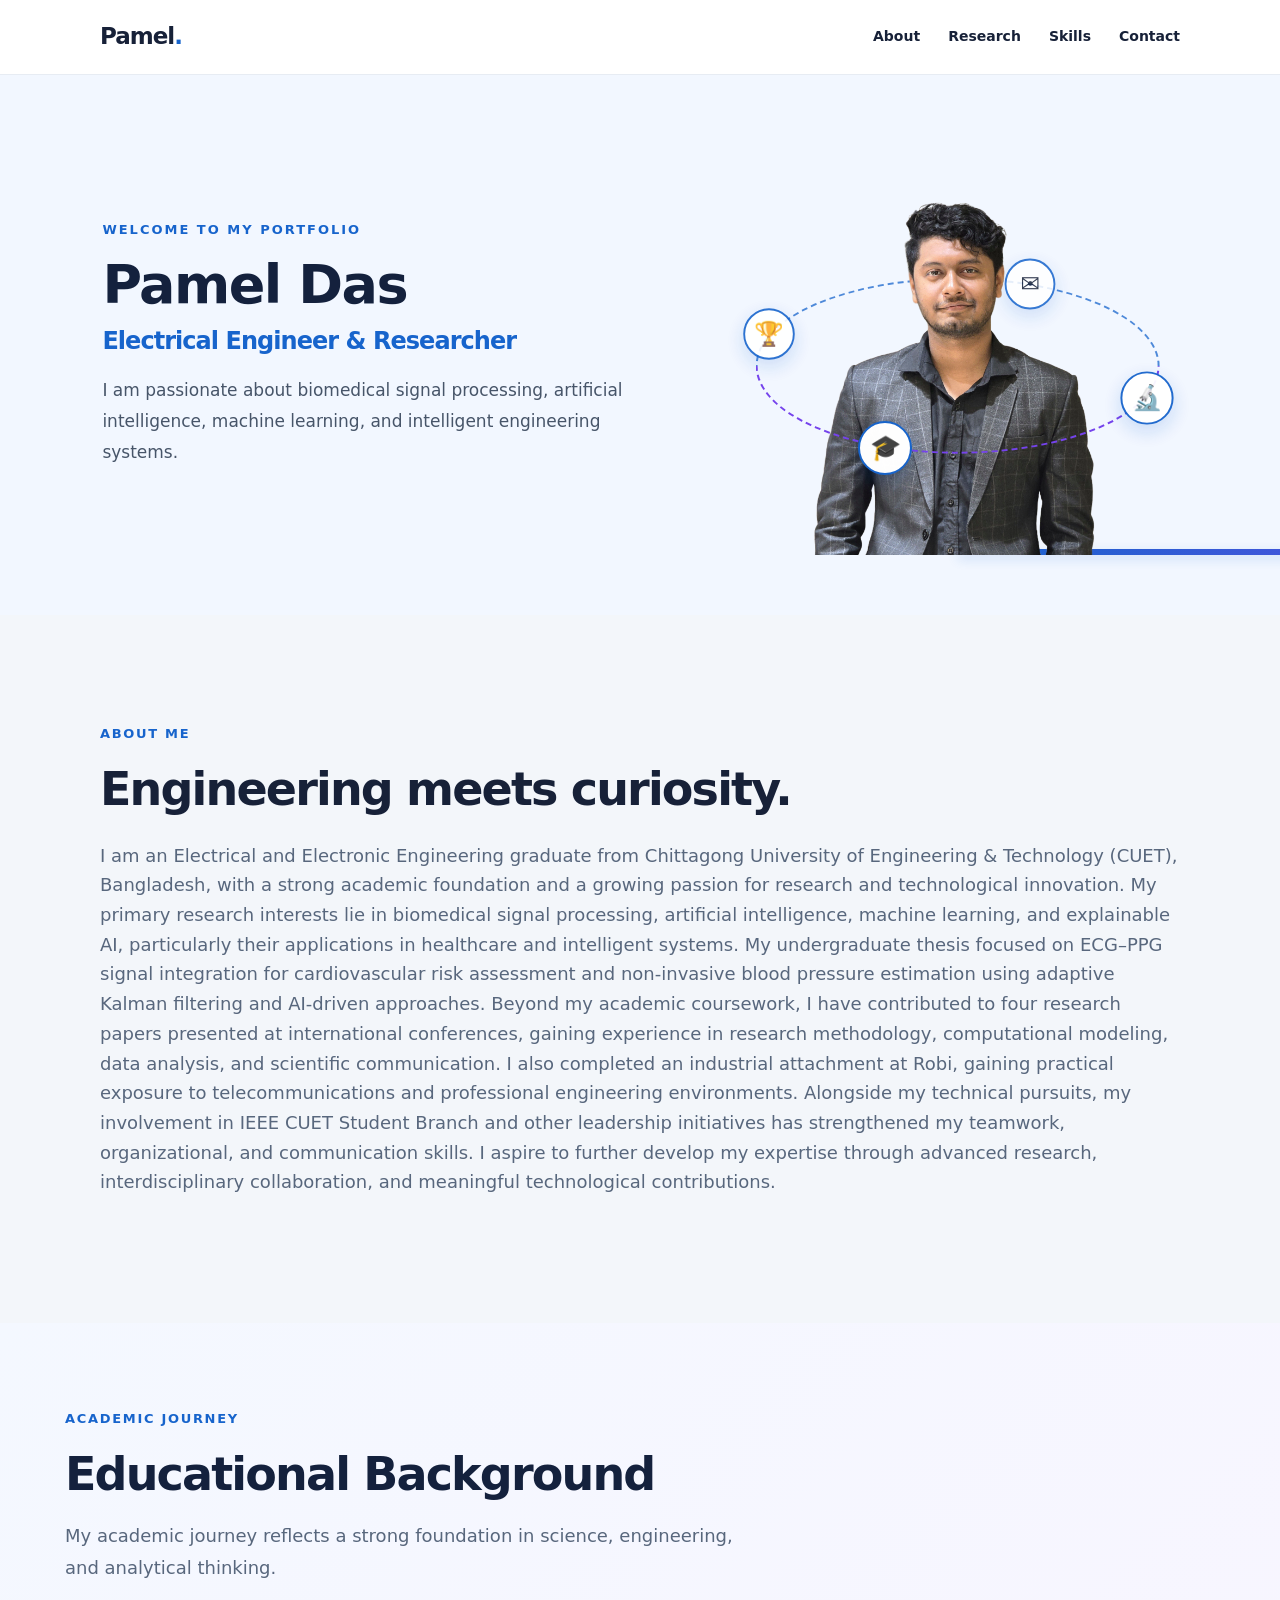
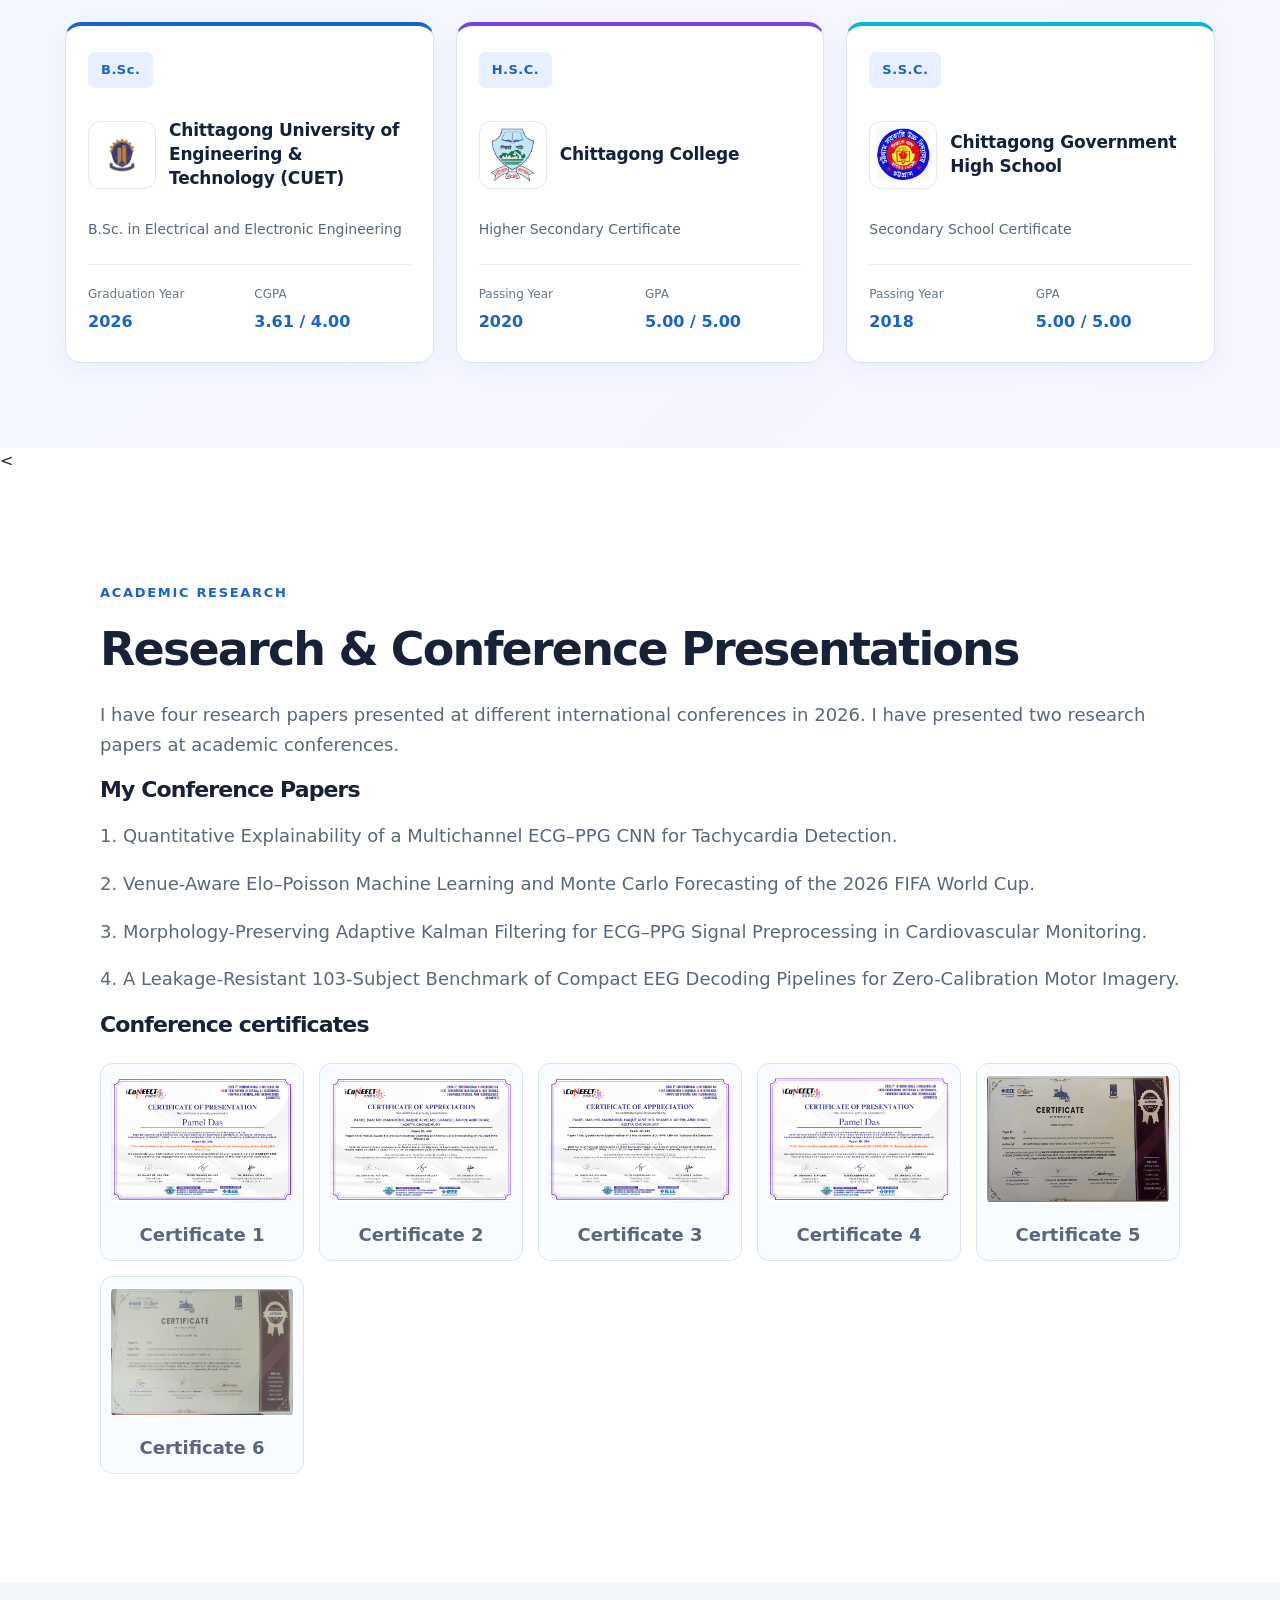
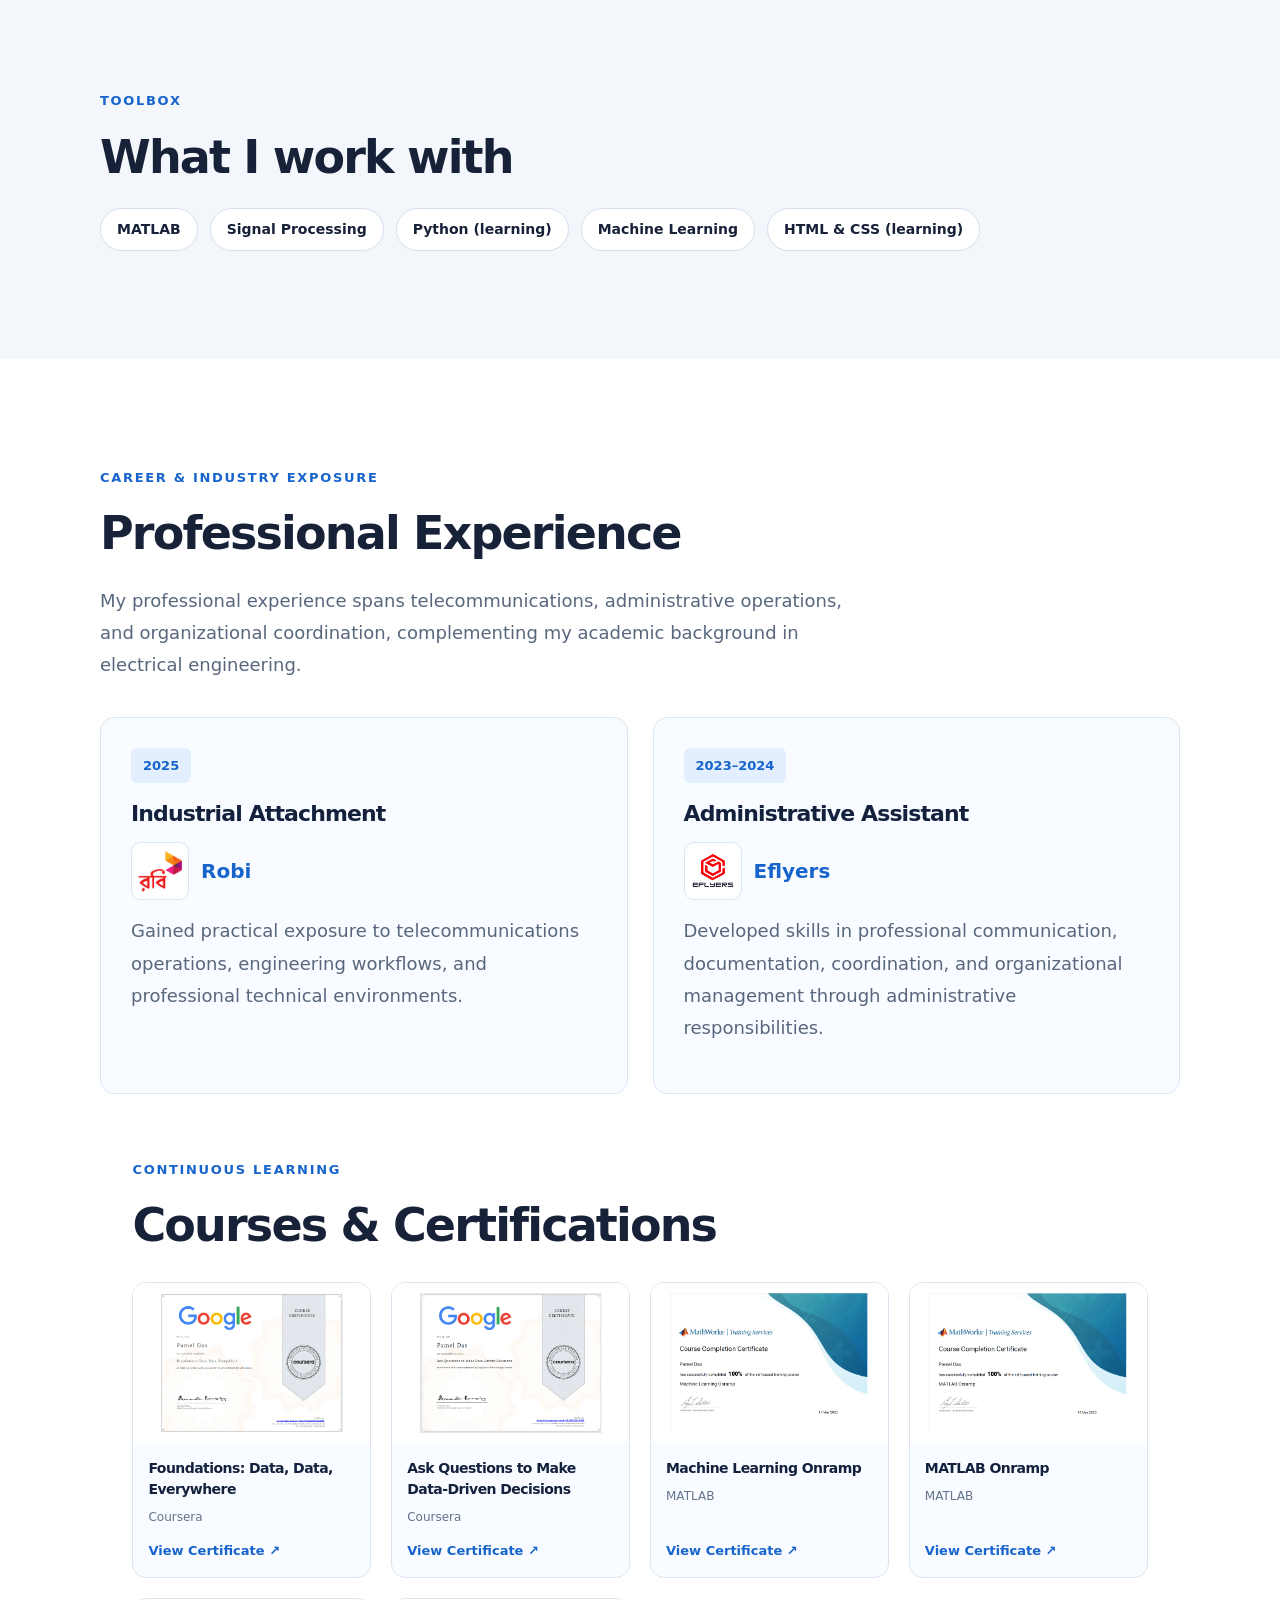
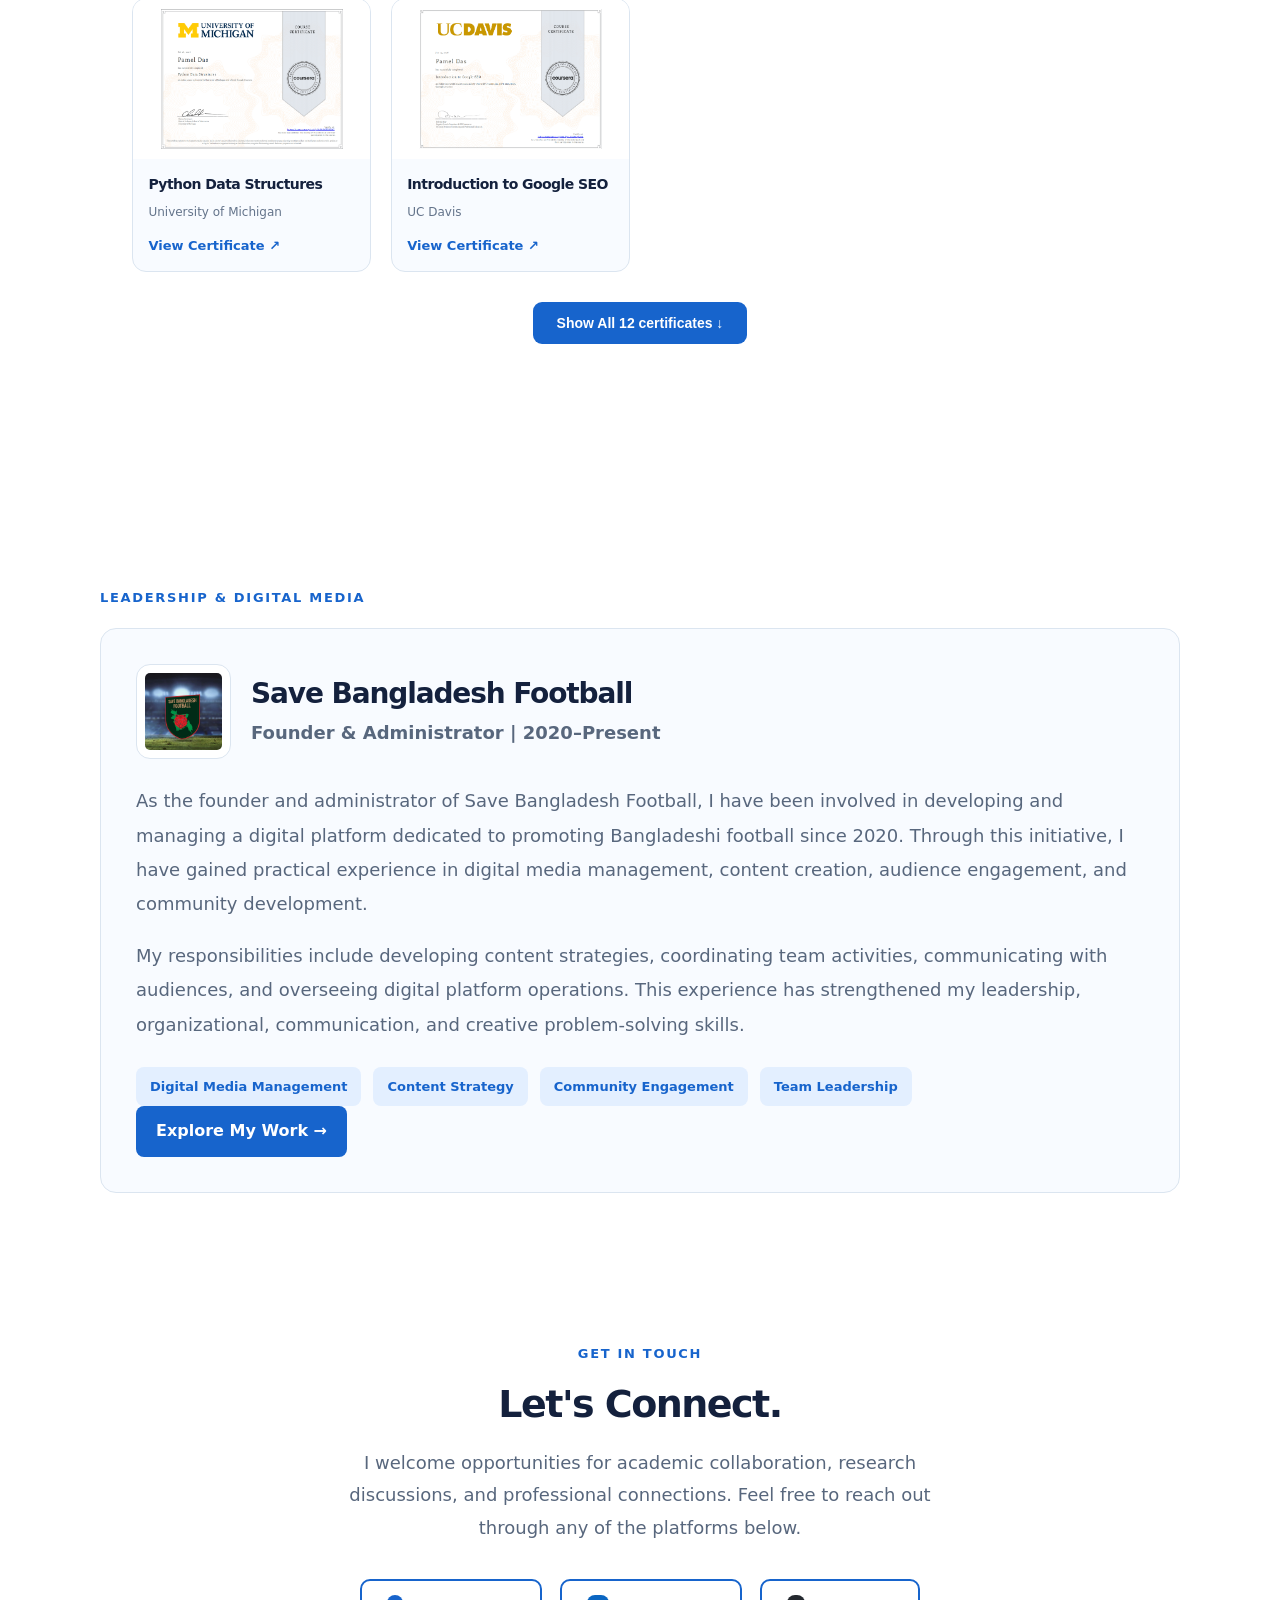
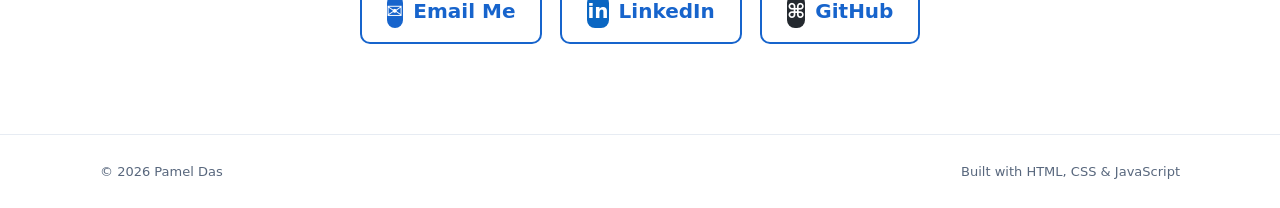
==== commit 35cdeba0: "certificate" ====
--- a/index.html
+++ b/index.html
@@ -254,7 +254,7 @@
         <img src="/certificates/Certificate-5.png" alt="Certificate 5">
         <p>Certificate 5</p>
     </a>
- <a href="/certificates/Certificate-6.png" target="_blank">
+    <a href="/certificates/Certificate-6.png" target="_blank">
         <img src="/certificates/Certificate-6.png" alt="Certificate 6">
         <p>Certificate 6</p>
     </a>
